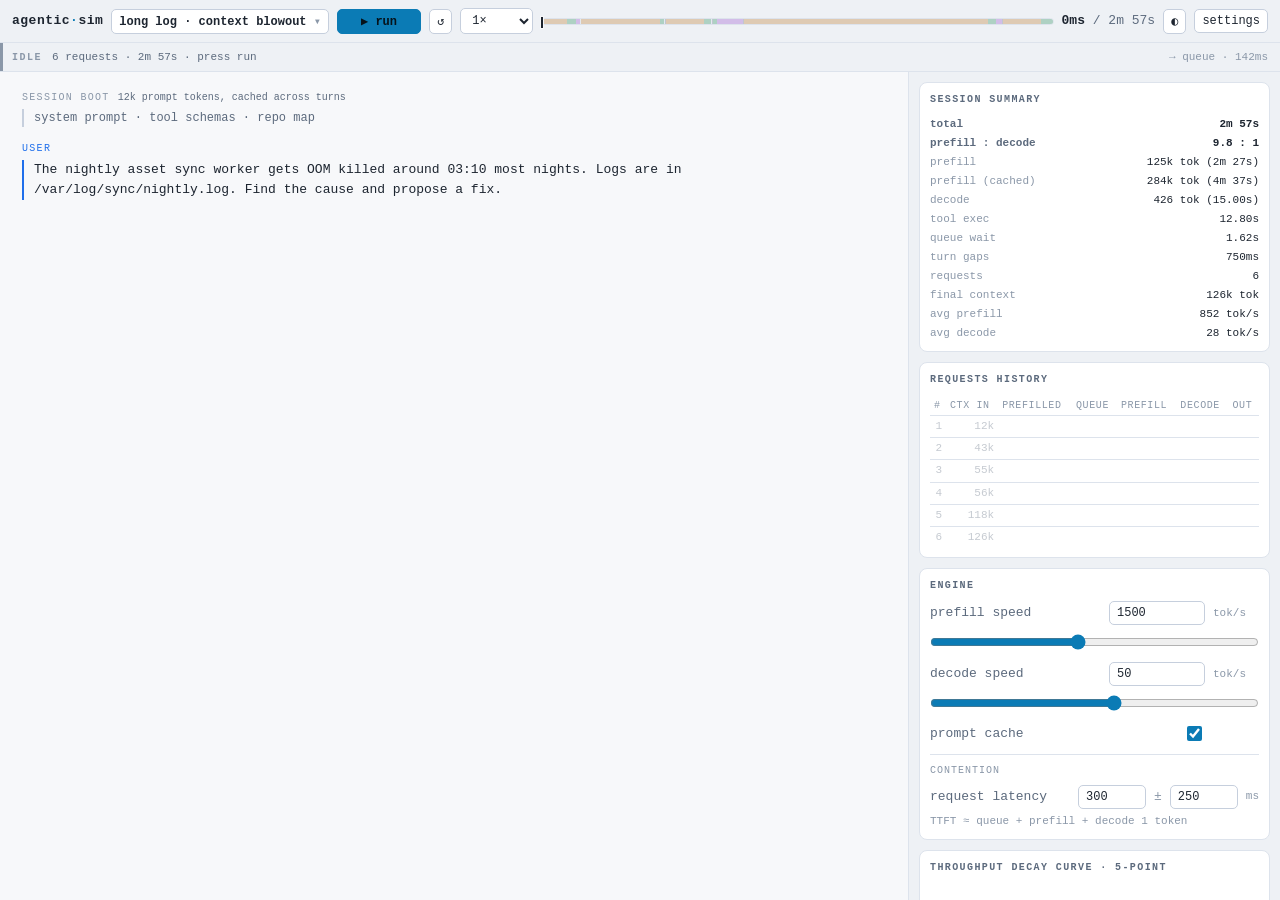
==== index.html @ dd971a62 "Fix bug causing prefill tokens progress to be incorrect" ====
<!-- Generated by tools/build.mjs from src/. Edit src/, then run:
         node tools/build.mjs — hand edits to this file are overwritten. -->
<!doctype html>
<html lang="en">
<head>
<meta charset="utf-8">
<meta name="viewport" content="width=device-width, initial-scale=1">
<title>Agentic Session Simulator</title>
<style>
  :root {
    --bg: #0a0c10; --bg-2: #0e1218; --panel: #11161f; --panel-2: #151b26;
    --border: #1e2734; --border-2: #2a3546;
    --fg: #d6deeb; --fg-dim: #8d9bb0; --fg-dimmer: #5d6b80;
    --accent: #4ec9ff;   /* chrome only: buttons, focus, sliders, the decay curve */
    --user: #7fb2ff; --warn: #ff7b7b;
    /* The phase encoding, one colour per phase, shared by the phase bar and the bands
       on the seek bar. Queue is white — nothing has started for you yet, so it gets the
       absence of colour — and prefill holds the amber: at bar height prefill blue sat
       too close to decode green to tell apart. The light theme can't put a white band
       on a white panel, so there queue inverts to a dark neutral instead, and amber
       darkens to stay readable as phase text. */
    --queue: #f2f6fc; --prefill: #f0a35e; --decode: #6ee7a8; --tool: #cf8bff;
    --mono: ui-monospace, "SF Mono", SFMono-Regular, Menlo, Consolas, "Liberation Mono", monospace;
  }
  html[data-theme="light"] {
    --bg: #f7f8fa; --bg-2: #eef1f5; --panel: #ffffff; --panel-2: #f2f5f9;
    --border: #dde3ec; --border-2: #c6cfdd;
    --fg: #1d2530; --fg-dim: #5c6a7d; --fg-dimmer: #8a97a8;
    --accent: #0b7bb5;
    --user: #1f6feb; --warn: #c0392b;
    --queue: #4f5d73; --prefill: #b26a16; --decode: #157f4a; --tool: #8b3fc4;
  }
  * { box-sizing: border-box; }
  html, body { height: 100%; }
  body {
    margin: 0; background: var(--bg); color: var(--fg); font-family: var(--mono);
    font-size: 13px; line-height: 1.55; display: flex; flex-direction: column; overflow: hidden;
  }
  .topbar {
    display: flex; align-items: center; gap: 8px; padding: 8px 12px;
    background: var(--bg-2); border-bottom: 1px solid var(--border);
    flex: 0 0 auto; flex-wrap: wrap;
  }
  .brand { font-weight: 700; letter-spacing: .5px; white-space: nowrap; }
  .brand em { color: var(--accent); font-style: normal; }
  /* the session picker is a decision, not a naked dropdown, so the topbar hosts a button
     that opens the pop-up; the current name sits on it with room to truncate rather than
     widening the whole topbar on the longest scenario */
  button.picker {
    max-width: 232px; overflow: hidden; text-overflow: ellipsis; white-space: nowrap;
    font-weight: 600; text-align: left;
  }
  button.picker::after { content: ' ▾'; color: var(--fg-dimmer); }
  select, input[type="number"], button {
    font-family: inherit; font-size: 12px; color: var(--fg); background: var(--panel);
    border: 1px solid var(--border-2); border-radius: 5px; padding: 4px 7px;
  }
  button { cursor: pointer; }
  button:hover { border-color: var(--accent); color: var(--accent); }
  button.primary { background: var(--accent); border-color: var(--accent); color: #06121a; font-weight: 700; min-width: 84px; }
  button.primary:hover { filter: brightness(1.12); color: #06121a; }
  :focus-visible { outline: 2px solid var(--accent); outline-offset: 1px; }
  input[type="number"] { width: 96px; }
  input[type="checkbox"] { width: 15px; height: 15px; accent-color: var(--accent); }
  /* the two engine sliders were the only panel controls with no frame, so their bare UA
     track nearly vanished into the card. Same border as the number field above them, and
     padding so the thumb has room to sit inside it rather than ride the edge. The bottom
     margin keeps the framed box off the row beneath it, and is wider than the 4px the row
     above leaves, because each slider belongs to the field over it, not the one under. */
  input[type="range"] {
    width: 100%; accent-color: var(--accent); background: var(--panel);
    border: 1px solid var(--border-2); border-radius: 5px; padding: 4px 6px; margin: 0 0 6px;
  }
  /* the tail stays at the right edge whether it shares the header line or is pushed onto one
     of its own. A stretchy spacer only worked while everything fitted on a single line; once
     the header wrapped, the buttons sat at the left edge of the next line, so the same control
     moved between the two ends of the bar depending on width. An auto margin pins the edge. */
  .tail { margin-left: auto; display: flex; align-items: center; gap: 8px; flex: 0 0 auto; }
  .clock { color: var(--fg-dim); font-variant-numeric: tabular-nums; white-space: nowrap; }
  .clock b { color: var(--fg); font-weight: 600; }

  .seek {
    position: relative; height: 7px; flex: 1 1 120px; min-width: 90px;
    background: var(--panel-2); border: 1px solid var(--border); border-radius: 4px; cursor: pointer;
    touch-action: none;
  }
  /* the bar is the timeline drawn to scale, not a progress gradient: one band per
     phase run in that phase's colour, dimmed ahead of the playhead and full
     strength behind it. TL.segments lays out both strips, so the bands land where
     the phases actually happened rather than where an even blend would put them. */
  .seek .track, .seek .played {
    position: absolute; inset: 0; display: flex; overflow: hidden; border-radius: 3px;
  }
  .seek .track { opacity: .3; }
  .seek .played { clip-path: inset(0 100% 0 0); }
  .seek .seg { flex: 1 1 0; }
  .seek .seg[data-phase="queue"]   { background: var(--queue); }
  .seek .seg[data-phase="prefill"] { background: var(--prefill); }
  .seek .seg[data-phase="decode"]  { background: var(--decode); }
  .seek .seg[data-phase="tool"]    { background: var(--tool); }
  .seek .seg[data-phase="gap"]     { background: var(--border-2); }
  /* the playhead takes the colour of the phase it sits in, like the phase bar above, and
     a var(--bg) ring so it still reads against a played band of its own colour */
  .seek .head { position: absolute; top: -2px; width: 2px; height: 11px; background: var(--fg); left: 0; box-shadow: 0 0 0 1px var(--bg); }
  .seek[data-phase="queue"]   .head { background: var(--queue); }
  .seek[data-phase="prefill"] .head { background: var(--prefill); }
  .seek[data-phase="decode"]  .head { background: var(--decode); }
  .seek[data-phase="tool"]    .head { background: var(--tool); }

  /* One rectangle instead of a row of four chips: it names the phase it is in, takes
     that phase's colour (heading, stripe and wash all read from --c) and fills as the
     phase runs. Same encoding as the bands and the playhead, a third of the height,
     and unlike four fixed-minimum boxes it survives a narrow window. */
  .phasebar {
    --c: var(--fg-dimmer);
    position: relative; flex: 0 0 auto; overflow: hidden; user-select: none;
    display: flex; align-items: baseline; gap: 10px;
    padding: 7px 12px; background: var(--bg-2); border-bottom: 1px solid var(--border);
    box-shadow: inset 3px 0 0 var(--c);
    font-family: var(--mono); font-size: 11px; line-height: 1.3;
    cursor: pointer;   /* it steps to the next phase; see stepPhase */
  }
  .phasebar:hover { background: var(--panel); }
  .phasebar .k { position: relative; flex: 0 0 auto; font-size: 10px; font-weight: 600; letter-spacing: 1.5px; text-transform: uppercase; color: var(--c); white-space: nowrap; }
  /* min-width: 0 so the detail can actually shrink and ellipsize instead of pushing
     the bar wider than the window */
  .phasebar .v { position: relative; min-width: 0; flex: 1 1 auto; color: var(--fg-dim); font-variant-numeric: tabular-nums; white-space: nowrap; overflow: hidden; text-overflow: ellipsis; }
  /* the hint names where a click would land, so the control is discoverable without
     having to click it to find out */
  .phasebar .next { position: relative; flex: 0 0 auto; margin-left: auto; padding-left: 12px; color: var(--fg-dimmer); font-variant-numeric: tabular-nums; white-space: nowrap; }
  .phasebar:hover .next { color: var(--c); }
  /* the wash carries the progress as a tint, so it takes the phase colour at low alpha;
     the heading and stripe above stay full strength because opacity is per element */
  .phasebar .fill { position: absolute; left: 0; top: 0; bottom: 0; width: 0; background: var(--c); opacity: .13; }
  .phasebar[data-phase="queue"]   { --c: var(--queue); }
  .phasebar[data-phase="prefill"] { --c: var(--prefill); }
  .phasebar[data-phase="decode"]  { --c: var(--decode); }
  .phasebar[data-phase="tool"]    { --c: var(--tool); }
  /* the non-phases: a turn gap belongs to the harness rather than the engine, and
     idle/done have nothing running — neither gets to borrow a phase's colour */
  .phasebar[data-phase="gap"], .phasebar[data-phase="idle"], .phasebar[data-phase="done"] { --c: var(--fg-dimmer); }

  main { flex: 1 1 auto; display: flex; min-height: 0; }
  /* The pane's scroll height is the session as far as it has been told — unrevealed blocks take
     no room — and under the last block, a cushion. follow() puts the end of the content at the
     end of the pane, so this padding is the space the newest line rests on rather than the pane's
     edge, and the message being written sits where you are looking instead of against the bottom
     border. It is min()-bounded on purpose: a scroll container counts its own padding in its
     scroll height, so a plain 40vh on a short window would lift the live line off the top of the
     pane it belongs to. The trade is that a session short enough to fit still has something to
     scroll — the bar says "there is more below", and the last part of that is rest. */
  .transcript { flex: 1 1 auto; overflow-y: auto; padding: 18px 22px min(40vh, 260px); }
  .panel {
    width: 372px; flex: 0 0 372px; border-left: 1px solid var(--border);
    background: var(--bg-2); overflow-y: auto; padding: 10px;
  }
  /* panel visibility lives on the root element so the head script can close it on a narrow
     window before first paint — a panel that shows and then vanishes is a flash */
  html.no-panel .panel { display: none; }

  /* Hidden until revealed, and out of the layout until then: no box, no room reserved, not in
     the a11y tree, not in find-in-page. A block grows the pane from the bottom as the run
     reveals it, so nothing above it shifts, and the end of the scroll range is the end of the
     session so far. Which is also why follow() must never be handed a block that is not
     revealed: one with no box reports a rect of nothing, and the pane would lurch to its top. */
  .msg { margin: 0 0 14px; }
  .msg:not(.shown) { display: none; }
  .tag {
    font-size: 10px; letter-spacing: 1.3px; text-transform: uppercase; color: var(--fg-dimmer);
    margin-bottom: 3px; display: flex; gap: 8px; align-items: baseline;
  }
  .tag .rt { color: var(--fg-dim); letter-spacing: 0; text-transform: none; }
  .msg.user .tag { color: var(--user); }
  .msg.user .body { border-left: 2px solid var(--user); padding-left: 10px; }
  .msg.system .body { border-left: 2px solid var(--border-2); padding-left: 10px; color: var(--fg-dim); font-size: 12px; }
  .msg.system .tag { color: var(--fg-dimmer); }
  .body { white-space: pre-wrap; word-break: break-word; }
  /* chain of thought: generated like any other token, shown as a dim draft above the
     answer it produced. Dim rather than hidden, and not italic or boxed, so it reads as
     the same voice at a lower volume instead of a second kind of content. */
  .body.cot { color: var(--fg-dimmer); }
  .toks { color: var(--fg-dimmer); }
  .toolcall {
    border: 1px solid var(--border-2); border-left: 2px solid var(--tool); border-radius: 6px;
    background: var(--panel); padding: 6px 10px; margin: 7px 0 0;
  }
  .toolcall .tag { color: var(--tool); margin-bottom: 2px; }
  .toolcall .args { color: var(--fg-dim); white-space: pre-wrap; word-break: break-word; }
  .toolout {
    border: 1px solid var(--border); border-left: 2px solid var(--border-2); border-radius: 6px;
    background: var(--panel-2); padding: 6px 10px; color: var(--fg-dim);
    white-space: pre-wrap; word-break: break-word; max-height: 250px; overflow-y: auto; position: relative;
  }
  .toolout.elided::after {
    content: ""; position: absolute; inset: auto 0 0 0; height: 56px;
    background: linear-gradient(transparent, var(--panel-2));
  }
  .msg.tool .tag { color: var(--fg-dim); }
  .cursor {
    display: inline-block; width: 7px; height: 1.05em; vertical-align: -.15em;
    background: var(--decode); margin-left: 1px; animation: blink 1s steps(1) infinite;
  }
  @keyframes blink { 50% { opacity: 0; } }
  .msg.streaming .cursor { animation: none; opacity: 1; }

  .card { border: 1px solid var(--border); border-radius: 8px; background: var(--panel); padding: 9px 10px; margin-bottom: 10px; }
  .card > h2 { font-size: 10px; letter-spacing: 1.4px; text-transform: uppercase; color: var(--fg-dim); margin: 0 0 8px; font-weight: 600; }
  .row { display: flex; align-items: center; gap: 8px; margin-bottom: 4px; }
  .row .cap { flex: 1 1 auto; color: var(--fg-dim); }
  .unit { color: var(--fg-dimmer); font-size: 11px; width: 46px; }
  /* One line for the pair the group is about, with the units to the right of their fields as
     everywhere else in the panel: the only concession to fitting both is a narrower unit
     column, since "ms" does not need the 46px the engine's "tok/s" is sized for. The ±
     between the fields reads as the relationship they have — jitter is the spread on that
     same wait, not a second setting beside it — and the row may wrap rather than clip if the
     panel ever gets tighter. */
  .row.duo { flex-wrap: wrap; }
  .row.duo .cap { white-space: nowrap; }
  .row.duo input[type="number"] { width: 68px; flex: 0 0 auto; }
  .row.duo .unit { width: auto; flex: 0 0 auto; }
  .row.duo .pm { flex: 0 0 auto; color: var(--fg-dimmer); }
  .hint { color: var(--fg-dimmer); font-size: 11px; }
  /* a group inside a card. Contention is a property of the engine rather than a thing next
     to it, so the rows that model it are set off with a rule and a caption instead of being
     promoted to a card of their own — the caption carries the definition on hover, the way
     the summary rows do, so the card stays a list of controls */
  .gsub {
    margin: 10px 0 6px; padding-top: 8px; border-top: 1px solid var(--border);
    color: var(--fg-dimmer); font-size: 10px; letter-spacing: .1em; text-transform: uppercase;
    cursor: help;
  }
  table { width: 100%; border-collapse: collapse; font-size: 11px; font-variant-numeric: tabular-nums; }
  th { text-align: left; color: var(--fg-dimmer); font-weight: 500; font-size: 10px; text-transform: uppercase; letter-spacing: .6px; padding: 2px 4px; }
  td { padding: 2px 4px; border-top: 1px solid var(--border); color: var(--fg-dim); }
  td.n { text-align: right; }
  tr.live td { color: var(--fg); }
  tr.pending td { opacity: .35; }
  /* the first request after a harness compaction pays a re-prefill: flag the row */
  tr.post-compact td:first-child { box-shadow: inset 4px 0 0 var(--warn); }
  /* the request rows are links into the transcript, so they take the pointer and a focus ring
     like anything else you click to go somewhere; the header row is not one of them */
  #reqTable tr[data-req] { cursor: pointer; }
  #reqTable tr[data-req]:hover td { color: var(--fg); }
  #reqTable tr[data-req]:focus-visible { outline: 2px solid var(--accent); outline-offset: -2px; }
  svg.chart { width: 100%; height: 132px; display: block; touch-action: none; }
  svg.chart .grid { stroke: var(--border); stroke-width: 1; }
  svg.chart .axis { fill: var(--fg-dimmer); font-size: 8px; font-family: var(--mono); }
  svg.chart path.line { fill: none; stroke: var(--accent); stroke-width: 1.75; }
  svg.chart path.area { fill: var(--accent); opacity: .1; stroke: none; }
  svg.chart circle { fill: var(--bg); stroke: var(--accent); stroke-width: 1.75; cursor: grab; }
  svg.chart circle:hover { fill: var(--accent); }
  .btns { display: flex; gap: 6px; flex-wrap: wrap; margin-top: 6px; }
  .btns button { flex: 1 1 auto; font-size: 11px; padding: 3px 6px; }
  dl.summary { margin: 0; display: grid; grid-template-columns: 1fr auto; gap: 2px 8px; font-size: 11px; }
  dl.summary dt { color: var(--fg-dimmer); }
  dl.summary dd { margin: 0; text-align: right; color: var(--fg); font-variant-numeric: tabular-nums; }
  /* the summary sits at the top of the panel because it is the thing you come back to
     after every settings change, and the first two rows are what it is for: where the
     wall time went, and the split between the two faces of inference */
  dl.summary dt.hi { color: var(--fg-dim); font-weight: 600; }
  dl.summary dd.hi { font-weight: 600; }
  /* every row has a hover note, so say so with the cursor rather than leaving the
     definitions undiscoverable; same affordance as the seek bands */
  /* one documentation mechanism for the whole page: a native note on hover, and the cursor
     says there is one to find */
  dl.summary [title], .ctl[title], .row[title], .gsub[title], .hint[title] { cursor: help; }
  /* ---- scenario picker pop-up ----
     a modal over the whole page: a dimmed backdrop behind a centered card listing the
     sessions. It uses the same panel/background variables as the side panel, so it reads as
     part of the app in either theme, and it scrolls independently under a fixed header. */
  .backdrop {
    position: fixed; inset: 0; background: rgba(0, 0, 0, .5); z-index: 40;
    backdrop-filter: blur(2px);
  }
  .pickerModal {
    position: fixed; inset: 0; margin: auto;
    width: min(760px, calc(100vw - 32px)); height: min(560px, calc(100vh - 64px));
    z-index: 50; background: var(--panel); border: 1px solid var(--border-2);
    border-radius: 10px; display: flex; flex-direction: column;
    box-shadow: 0 18px 60px rgba(0, 0, 0, .45);
  }
  .pickerModal[hidden], .backdrop[hidden] { display: none; }
  html.modal-open { overflow: hidden; }
  .pickHead {
    display: flex; align-items: baseline; gap: 12px; padding: 14px 18px 10px;
    border-bottom: 1px solid var(--border); flex: 0 0 auto;
  }
  .pickHead h2 { margin: 0 auto 0 0; font-size: 15px; letter-spacing: .5px; text-transform: uppercase; }
  .pickSub { color: var(--fg-dimmer); font-size: 11px; margin-right: 4px; min-width: 0; text-align: right; }
  .pickList {
    flex: 1 1 auto; overflow-y: auto; padding: 10px 14px 14px; display: grid;
    grid-template-columns: 1fr 1fr; gap: 8px; align-content: start;
  }
  .scenario {
    position: relative; border: 1px solid var(--border); border-radius: 8px;
    background: var(--bg-2); padding: 10px 12px; cursor: pointer;
  }
  .scenario:hover { border-color: var(--fg-dim); }
  .scenario:focus-visible { outline: 2px solid var(--accent); outline-offset: 1px; }
  /* the selected scenario keeps a subtle accent border for the keyboard-visible state, but
     the load state is signalled by a checkmark in the top corner — the clearest cue, one a
     border can read the same as hover */
  .scenario.current { border-color: var(--accent); background: var(--panel-2); }
  .scenario.current:hover { border-color: var(--accent); }
  .check {
    position: absolute; top: 8px; right: 10px; color: var(--accent);
    font-size: 16px; line-height: 1; font-weight: 700; opacity: 0;
    pointer-events: none;
  }
  .scenario.current .check { opacity: 1; }
  .scenarioHead { display: flex; flex-direction: column; gap: 3px; }
  .sName { font-weight: 700; font-size: 12px; line-height: 1.25; padding-right: 18px; }
  .sMeta { color: var(--fg-dim); font-size: 10px; font-variant-numeric: tabular-nums; }
  .sAbout { color: var(--fg-dim); font-size: 11px; line-height: 1.4; margin-top: 6px; }
  @media (max-width: 900px) {
    /* On a narrow window the panel is a view, not a sidebar. Stacked under the session it
     started a screen below the phase bar and both halves were too short to read, so the two
     swap instead: opening the panel takes everything under the bar, and closing it gives the
     room back to the session. Each view scrolls itself, so main does not scroll as well. */
    main { flex-direction: column; overflow: hidden; }
    .panel { width: 100%; flex: 1 1 auto; min-height: 0; border-left: none; }
    html:not(.no-panel) .transcript { display: none; }
    .pickerModal { width: calc(100vw - 16px); height: calc(100vh - 16px); border-radius: 6px; }
    .pickHead { flex-wrap: wrap; }
    .pickSub { text-align: left; flex: 1 0 100%; order: 3; }
    .pickList { grid-template-columns: 1fr; }
  }
</style>
<script>
/* Apply the theme before first paint: explicit ?theme= wins, otherwise follow
   the OS. window.AS_THEME is the single source the boot config reads, so the
   resolved theme can't disagree between head and script. */
(function () {
  var t = new URLSearchParams(location.search).get('theme');
  t = (t === 'light' || t === 'dark')
    ? t
    : ((window.matchMedia && window.matchMedia('(prefers-color-scheme: light)').matches) ? 'light' : 'dark');
  window.AS_THEME = t;
  document.documentElement.dataset.theme = t;
  /* On a narrow window the panel is a whole view rather than a sidebar, so the two cannot be
     up together. The session is the thing worth seeing, so it gets the space on load and
     `panel` / `P` swaps between them. Decided here, before paint, for the same reason the
     theme is: opening the panel should not be the page's first motion. */
  if (window.matchMedia && window.matchMedia('(max-width: 900px)').matches)
    document.documentElement.classList.add('no-panel');
})();
</script>
</head>
<body>

<header class="topbar">
  <div class="brand">agentic<em>·</em>sim</div>
  <button id="pickSession" class="picker" title="Choose a built-in session scenario" aria-haspopup="dialog"></button>
  <button id="play" class="primary">▶ run</button>
  <button id="restart" title="Restart (R)">↺</button>
  <select id="speed" title="Playback speed"></select>
  <div class="seek" id="seek" role="slider" tabindex="0" aria-label="seek the run" aria-valuemin="0"><div class="track"></div><div class="played"></div><div class="head"></div></div>
  <div class="clock"><b id="tcur">0.00s</b> / <span id="tdur">0.00s</span></div>
  <div class="tail">
    <button id="theme" title="Toggle theme" aria-label="toggle theme">◐</button>
    <button id="panelToggle" title="Toggle settings (P)" aria-expanded="false">settings</button>
  </div>
</header>

<div class="phasebar" id="phase" data-phase="idle" role="button" tabindex="0"
     title="The phase the engine is in right now — queue, prefill, decode or the tool call execution. Click (or enter/space) to step to the next phase, shift-click to step to the one before.">
  <div class="fill"></div><span class="k">idle</span><span class="v">—</span><span class="next"></span>
</div>

<main>
  <section class="transcript" id="transcript"></section>
  <aside class="panel" id="panel">
    <div class="card">
      <h2>Session summary</h2>
      <dl class="summary" id="summary"></dl>
    </div>

    <!-- the per-request rows are the detail behind the summary's totals, so they ride directly
         under that card rather than below the controls: a settings change re-renders them along
         with the summary, and the two are meant to be read together without scrolling -->
    <div class="card">
      <h2>Requests history</h2>
      <table id="reqTable"></table>
    </div>

    <div class="card">
      <h2>Engine</h2>
      <!-- the name is a caption, not a label pointing at the control: a browser suppresses the
           title tooltip on such a label, and that is exactly the text you hover to learn what a
           setting means. So the row carries the note once and everything inside it — caption,
           field, unit, slider — answers with it by inheritance, while the control keeps its
           accessible name through aria-labelledby. What is given up is click-to-focus on the
           name; the field and slider are still clicked directly. -->
      <div class="ctl" title="Tokens per second while processing the prompt. A request re-reads only the part of the context that is not cached (if enabled), that is, the part that was added since the last request. Prefill speed decays as the context grows, following the decay curve.">
        <div class="row"><span class="cap" id="prefillName">prefill speed</span><input id="prefill" type="number" min="50" max="100000" step="50" aria-labelledby="prefillName"><span class="unit">tok/s</span></div>
        <input id="prefillRange" aria-label="prefill speed, as a slider" type="range" min="0" max="100" step="0.5">
      </div>
      <div class="ctl" title="Tokens per second while generating output: prose, chain of thought and tool-calls. Decode speed decays as the context grows, following the decay curve.">
        <div class="row"><span class="cap" id="decodeName">decode speed</span><input id="decode" type="number" min="0" max="1000" step="5" aria-labelledby="decodeName"><span class="unit">tok/s</span></div>
        <input id="decodeRange" aria-label="decode speed, as a slider" type="range" min="0" max="100" step="0.5">
      </div>
      <div class="row" title="Cache prompt tokens between requests, so the engine does not have to re-process them on every turn. The cache is invalidated by a context compaction."><span class="cap" id="cacheName">prompt cache</span><input id="cache" type="checkbox" aria-labelledby="cacheName"><span class="unit"></span></div>
      <div class="gsub"
           title="Waits the engine imposes outside the model's own work. With latency and spread both at zero, the run is a pure throughput model.">contention</div>
      <div class="row duo" title="Time it takes for the engine to start working on a request."><span class="cap" id="latencyName">request latency</span><input id="latency" type="number" min="0" max="120000" step="50" aria-labelledby="latencyName"><span class="pm" aria-hidden="true">±</span><input id="jitter" type="number" min="0" max="60000" step="50" aria-label="time variation in the request latency, in ms" title="Time variation in the request latency, introducing some randomness to the wait."><span class="unit">ms</span></div>
      <div class="hint" id="engineHint" title="Time to first token: time it takes to get the first token returned by the engine."></div>
    </div>

    <div class="card">
      <h2>Throughput decay curve · <span id="curveN">N</span>-point</h2>
      <svg class="chart" id="curveChart" viewBox="0 0 320 132" preserveAspectRatio="none"></svg>
      <table id="curveTable"></table>
      <div class="btns">
        <button data-curve="flat">flat</button>
        <button data-curve="gentle">gentle</button>
        <button data-curve="steep">steep</button>
        <button data-curve="cliff">cliff</button>
        <button id="addPoint">+ point</button>
      </div>
    </div>

  </aside>
</main>

<div class="backdrop" id="scenarioBackdrop" hidden></div>
<div class="pickerModal" id="scenarioPicker" role="dialog" aria-modal="true"
     aria-labelledby="scenarioPickerTitle" tabindex="-1" hidden>
  <header class="pickHead">
    <h2 id="scenarioPickerTitle">Choose a session</h2>
    <span class="pickSub">each measured at your current settings</span>
    <button id="pickClose" class="primary" title="Close (Esc)">✕ close</button>
  </header>
  <div class="pickList" id="scenarioList"></div>
</div>

<script>
'use strict';
/* ============================================================================
   Agentic Session Simulator
   Models the two faces of LLM inference: a prefill burst over the whole prompt,
   then a token-at-a-time decode that slows as session context grows, with an
   optional queue wait in front of each request, for a system under contention.
   ========================================================================== */

/* IIFE so the page's many top-level names — above all `scrollBy`, which would otherwise
   overwrite the DOM's window.scrollBy — stay off the global object. Only `window.AS` is
   exported, for the console and the selftest. */
(function () {

/* ------------------------------- corpus ---------------------------------
   simTokens = prompt tokens a tool result drags into context without the
   literal text being written out here (shown as an elided preview).        */
const SESSIONS = [
  {
    id: 'greenfield',
    name: 'greenfield · small context',
    about: 'A clean, small feature add — a --json flag on a 14-line CLI. Tiny context that never grows, tiny tool results, almost no cache to be had. The baseline the other shapes are read against: what a single focused coding turn looks like before any context, curve or cache question becomes interesting.',
    bootTokens: 6200,
    steps: [
      { role: 'user', text: 'Add a --json flag to tools/whoami.py that prints the resolved config as JSON. Keep the existing output paths untouched.' },
      { role: 'assistant', cot:
        'Two things make a --json flag expensive rather than trivial: a formatter that has to learn every type in the config, or a printing path shared with the human output that would now print twice. So find the seam before writing anything. The place where the command decides how to print is the only honest place to branch. If the parser is built at import time the test helper will see the new flag; if it is built inside main() it will not, and I would be shipping a test that asserts nothing while looking green.',
              text: 'Reading the CLI entry point before I touch anything, so I add the flag on the existing argparse object instead of inventing a second parser.',
        tool: { name: 'Read', args: 'tools/whoami.py' } },
      { role: 'tool', name: 'Read', execMs: 140, text:
'1  import argparse\n2  import sys\n3\n4  from whoami.config import load\n5\n6  def main(argv=None):\n7      p = argparse.ArgumentParser(prog="whoami")\n8      p.add_argument("--plain", action="store_true")\n9      args = p.parse_args(argv)\n10     cfg = load()\n11     print(cfg.summary() if args.plain else cfg.pretty())\n12\n13 if __name__ == "__main__":\n14     sys.exit(main())' },
      { role: 'assistant', text: 'Small file, one obvious seam. I will add --json beside --plain and put both in a mutually exclusive group, so nobody can ask for two different renderings of the same object at once and stdout stays machine parseable. The JSON comes from the same load() result the other paths use, rather than re-reading config off disk, which would let the two disagree if a config file changed mid run.',
        tool: { name: 'Edit', args: 'tools/whoami.py · add --json, mutually exclusive with --plain' } },
      { role: 'tool', name: 'Edit', execMs: 70, text:
'--- a/tools/whoami.py\n+++ b/tools/whoami.py\n@@\n-p.add_argument("--plain", action="store_true")\n+group = p.add_mutually_exclusive_group()\n+group.add_argument("--plain", action="store_true")\n+group.add_argument("--json", action="store_true",\n+                   help="print resolved config as JSON")\n@@\n-    print(cfg.summary() if args.plain else cfg.pretty())\n+    if args.json:\n+        print(json.dumps(cfg.as_dict(), indent=2, sort_keys=True))\n+    elif args.plain:\n+        print(cfg.summary())\n+    else:\n+        print(cfg.pretty())' },
      { role: 'assistant', text: 'That diff references json but never imports it, so the new flag would raise NameError on first use while the old paths still looked fine. Adding the import and a smoke test for it.',
        tool: { name: 'Edit', args: 'tools/whoami.py · import json' } },
      { role: 'tool', name: 'Edit', execMs: 60, text:
'--- a/tools/whoami.py\n+++ b/tools/whoami.py\n@@\n import argparse\n+import json\n import sys' },
      { role: 'assistant', cot:
        'Before I call this finished: the new flag has one test, it passes, and the old paths still produce byte identical output. The one thing I have not seen is the failure case - a config that cannot be serialised would now raise from inside the flag rather than the command. That is acceptable here because the config is plain data by construction, and adding a handler for it would be speculative. State the limit rather than pretend it is covered.',
              text: 'Done. whoami --json prints the resolved config as JSON sorted by key, and --plain plus the default pretty output are byte for byte what they were before. Two tests added: one asserting the JSON round trips through json.loads with the expected keys, one asserting --json --plain exits with the argparse exclusivity error rather than picking a winner.' }
    ]
  },
  {
    id: 'bug-hunt',
    name: 'bug hunt · medium context',
    about: 'A flaky test that fails 1 run in 8 on CI but never locally — an ordering hazard the pool exposes only when the machine is busy. Medium, gradually growing context as grep, read and edit tighten the frame. The fault-finding arc: is the test wrong or the scheduler wrong?',
    bootTokens: 9400,
    steps: [
      { role: 'user', text: 'tests/test_scheduler.py::test_drain_order fails about 1 run in 8 on CI but never locally. Find the real cause and fix it, not with a sleep.' },
      { role: 'assistant', text: 'Flaky in CI and clean locally usually means one of three things: a real timing dependency, ordering that only holds when the machine is idle, or state leaking between tests. Checking the test body first, then whatever shared state it leans on.',
        tool: { name: 'Grep', args: 'test_drain_order -n -A24 tests/test_scheduler.py' } },
      { role: 'tool', name: 'Grep', execMs: 260, text:
'58-def test_drain_order():\n59-    sched = Scheduler(threads=4)\n60-    for job in make_jobs(64):\n61-        sched.submit(job)\n62-    sched.drain(timeout=2.0)\n63-    assert [r.index for r in sched.results] == list(range(64))' },
      { role: 'assistant', cot:
        'Before reading the scheduler I want to know which of two bugs this is. If drain() is documented as ordered, the pool is wrong and the fix belongs in the scheduler. If nothing promises order, the test demands a property nobody sold, and teaching the scheduler to satisfy it would serialise work meant to overlap - a real regression dressed up as a fix. The message reads like it was written against a single threaded run, which makes me suspect the test, but suspicion is not evidence. The docstring and the other callers of drain() decide it.',
              text: 'The assertion demands strict submission order out of a four thread pool. Nothing in the docstring says drain() is ordered, so either the contract is real and the implementation is wrong, or the contract does not exist and the test is asserting a coincidence. Reading drain to see which.',
        tool: { name: 'Read', args: 'src/agentic/scheduler.py:118-164' } },
      { role: 'tool', name: 'Read', execMs: 180, simTokens: 5200, text:
'118\t    def drain(self, timeout):\n119\t        deadline = time.monotonic() + timeout\n120\t        while not self._queue.empty() or self._inflight:\n121\t            try:\n122\t                done = self._done.get(timeout=0.05)\n123\t            except Empty:\n124\t                if time.monotonic() > deadline:\n125\t                    raise TimeoutError("drain")\n126\t                continue\n127\t            self.results.append(done)\n128\t            self._inflight -= 1' },
      { role: 'assistant', text: 'Found it. results is append order, and append happens on completion, so drain returns completion order. Locally the queue is empty before the workers can pile up, four threads pick jobs off in submission order, and completion order happens to match, so the test passes by luck. On a loaded CI box the first few jobs land in different workers at different times and the order breaks. The docstring for results claims ordered output, so the implementation is the buggy side, not the test.',
        tool: { name: 'Edit', args: 'src/agentic/scheduler.py · buffer results by submission index, flush ordered' } },
      { role: 'tool', name: 'Edit', execMs: 90, text:
'--- a/src/agentic/scheduler.py\n+++ b/src/agentic/scheduler.py\n@@\n-            self.results.append(done)\n+            self._pending[done.index] = done\n+            while self._next in self._pending:\n+                self.results.append(self._pending.pop(self._next))\n+                self._next += 1\n             self._inflight -= 1' },
      { role: 'assistant', text: 'Now ordering is enforced by the scheduler instead of by thread luck. Running the whole suite in a loop pinned to a single core to reproduce the starved CI condition.',
        tool: { name: 'Bash', args: 'for i in $(seq 40); do taskset -c 0 pytest tests/test_scheduler.py -q || break; done' } },
      { role: 'tool', name: 'Bash', execMs: 4200, simTokens: 3800, text:
'40 runs, 0 failures\n112 passed in 38.42s\n(3x slower under taskset -c 0, as expected)' },
      { role: 'assistant', text: '40 consecutive runs on one core, no failures; it failed roughly 5 of 40 before the change on the same box. I also tightened the test to submit jobs that finish out of order on purpose, so it now fails loudly if the ordering guarantee regresses instead of passing on a quiet machine.' }
    ]
  },
  {
    id: 'long-log',
    name: 'long log · context blowout',
    about: 'An OOM in a nightly sync worker, diagnosed by reading a log that blows context up to ~126k tokens. The curve-grind showcase: prefill dominates decode (see the ratio on the right), and the cache is the whole reason the run is a couple of minutes instead of many.',
    bootTokens: 11800,
    steps: [
      { role: 'user', text: 'The nightly asset sync worker gets OOM killed around 03:10 most nights. Logs are in /var/log/sync/nightly.log. Find the cause and propose a fix.' },
      { role: 'assistant', cot:
        'A kill in the small hours after hours of clean work has two shapes. Memory that creeps until the cgroup takes the process, or one operation larger than everything around it. In a summary they look identical; in the raw lines they read completely differently, because a creep has a slope and an outlier has a gap of silence before it. So the cheap discriminator first: how big is the file and what do the last lines actually say. If the tail slopes I need a series. If it shows one enormous listing I need only that window and nothing else.',
              text: 'Pulling the log shape first, then the tail around the kill window, so I know whether this is a slow leak or one oversized operation.',
        tool: { name: 'Bash', args: 'wc -l /var/log/sync/nightly.log && tail -n 400 /var/log/sync/nightly.log' } },
      { role: 'tool', name: 'Bash', execMs: 1400, simTokens: 31000, text:
'284113 /var/log/sync/nightly.log\n03:04:12 INFO  sync.assets  bucket=media-raw listed 41,208 keys\n03:05:58 INFO  sync.assets  bucket=media-raw listed 96,733 keys\n03:07:40 WARN  sync.assets  heap 2.1GB rss 3.4GB inflight=128\n03:09:02 WARN  sync.assets  heap 3.8GB rss 5.9GB inflight=128\n03:10:11 ERROR kernel    Memory cgroup out of memory: Killed process 2291 (python)' },
      { role: 'assistant', text: 'rss climbs monotonically while inflight stays pinned at 128, so the backlog is not sitting in the work queue, it is retained per item somewhere. The kill lands right as the media-raw listing finishes. Reading the listing path.',
        tool: { name: 'Read', args: 'src/sync/assets.py:1-160' } },
      { role: 'tool', name: 'Read', execMs: 220, simTokens: 12400, text:
'61\tdef iter_keys(bucket):\n62\t    keys = []\n63\t    for page in client.list_objects(bucket):\n64\t        for obj in page:\n65\t            keys.append(Asset(bucket, obj))   # retains the whole listing\n66\t    return keys' },
      { role: 'assistant', text: 'There it is. iter_keys materialises every Asset for the bucket before the consumer asks for a single one, then hands the list to a loop that processes one at a time. 96k objects is the OOM, and the timing lines up exactly with the media-raw listing completing at 03:10. Two changes: yield instead of accumulate, and hold at most one page so a slow consumer cannot pin the whole listing alive.',
        tool: { name: 'Edit', args: 'src/sync/assets.py · iter_keys -> generator with bounded page retention' } },
      { role: 'tool', name: 'Edit', execMs: 80, text:
'--- a/src/sync/assets.py\n+++ b/src/sync/assets.py\n@@\n-def iter_keys(bucket):\n-    keys = []\n-    for page in client.list_objects(bucket):\n-        for obj in page:\n-            keys.append(Asset(bucket, obj))\n-    return keys\n+def iter_keys(bucket, prefetch=2):\n+    pages = client.list_objects(bucket)\n+    with bounded_prefetch(pages, prefetch) as page:\n+        for obj in page:\n+            yield Asset(bucket, obj)' },
      { role: 'assistant', text: 'Running it against media-raw on staging with the memory profiler attached, since a generator is only a fix if nothing downstream forced it back into a list.',
        tool: { name: 'Bash', args: 'python -m sync --bucket media-raw --dry-run --profile-mem | tail -n 40' } },
      { role: 'tool', name: 'Bash', execMs: 9000, simTokens: 62000, text:
'bucket=media-raw keys=96,733 elapsed=611s\npeak rss 410MB  (baseline 5.9GB)\ngc gen2 collections 118 -> 14\n2 assets raised ValueError during HEAD probe (pre-existing, unrelated)' },
      { role: 'assistant', text: 'Peak rss is down by well over an order of magnitude, so the OOM cause is confirmed rather than merely plausible. The two ValueError probes show up on the baseline run too; checking whether they are counted as failures before I call this done.',
        tool: { name: 'Bash', args: 'git stash && python -m sync --bucket media-raw --dry-run 2>&1 | grep -c ValueError' } },
      { role: 'tool', name: 'Bash', execMs: 2100, simTokens: 8000, text: '2   (identical on baseline, pre-existing)' },
      { role: 'assistant', text: 'Confirmed pre-existing and unrelated to this change. Summary: peak rss 5.9GB down to 410MB on the night that used to die, wall time within 3% because the bounded prefetch still hides page latency, gc gen2 pressure way down as a side effect of not holding a 96k element list. The 03:10 kill should be gone; the follow up worth opening is that the HEAD probe path swallows ValueError, which is a correctness bug, not a memory one.' }
    ]
  },
  {
    id: 'deep-fix',
    name: 'deep fix · harness compaction',
    about: 'A render pipeline RSS leak, with a harness compaction mid-session: context spikes to ~69k, the history is collapsed to a summary, and the prefix cache is blown away. The two-sided trade — compaction shortens the run but destroys cache reuse — visible in one session.',
    bootTokens: 12000,
    steps: [
      { role: 'user', text: 'The render pipeline RSS grows about 40MB per frame-snapshot export batch on the viewer box. Logs are in /var/log/viewer/render.log from last night\'s run. Find the leak and fix it so a batch can finish without the box swapping.' },
      { role: 'assistant', text: 'Same playbook as the sync worker: pull the log shape, then the window where RSS climbs, and find what holds decoded frames between batches. Checking the log around the export window first.',
        tool: { name: 'Bash', args: 'wc -l /var/log/viewer/render.log && grep -n "export batch\\|heap" /var/log/viewer/render.log | tail -n 60' } },
      { role: 'tool', name: 'Bash', execMs: 1600, simTokens: 26000, text:
'03:12:01 export batch 1142 start rss 512MB frames=9600\n03:12:07 export batch 1142 frame 6004/9600 heap 1.8GB rss 2.4GB\n03:12:11 export batch 1142 frame 8060/9600 heap 2.9GB rss 3.6GB\n03:12:14 export batch 1142 done rss 3.9GB free 60MB\nassert EXPORT_OK after rss self-check' },
      { role: 'assistant', cot:
        'A leak that crosses batches would leave the floor higher every time; this floor is level, so the retention is scoped to the export and everything held at the end of a batch is released at its boundary. That means I am looking for something that accumulates per frame and is only let go when the batch closes - a registry, a cache keyed by frame id, a list appended to by a callback nobody unsubscribes. The exporter holds per-frame state and does not let go until the batch closes, so I read the exporter before anything else.',
              text: 'rss climbs steadily across frames and never drops within the batch, so frames are being retained somewhere for the whole export rather than released per frame. heap between batches stays flat while the next batch starts from the elevated rss, which means the leak is not per-batch — it is per frame inside export. Reading the exporter to find the list holding them.',
        tool: { name: 'Read', args: 'src/viewer/exporter.py:1-220' } },
      { role: 'tool', name: 'Read', execMs: 240, simTokens: 31000, text:
'114\tdef export_batch(self, frames):\n115\t    # frames arrive decoded; export keeps them until the flush\n116\t    self._pending = self._pending + list(frames)\n117\t    flush = len(self._pending) >= self.batch_size\n118\t    if flush:\n119\t        self._flush()\n120\t        self._pending = []' },
      { role: 'compact', execMs: 3200, simTokens: 6200, text:
'Session so far: viewer box, render pipeline RSS +40MB per export batch, last night run in /var/log/viewer/render.log. Log shows heap climbs per frame inside a batch and never drops across batches; exporter.py:114-120 accumulates self._pending across all incoming frames and only clears on flush, so decoded frames are retained for the whole batch — the suspected leak. Next step: replace the list accumulation with a streaming flush that writes frames as they decode.' },
      { role: 'assistant', text: 'The accumulation is the leak — self._pending grows for the whole batch before a single flush. I will flush incrementally: fill a fixed window, flush it, and let the decoder stream into the next window so only one window of decoded frames is ever resident.',
        tool: { name: 'Edit', args: 'src/viewer/exporter.py · stream frames, flush in fixed windows' } },
      { role: 'tool', name: 'Edit', execMs: 110, text:
'--- a/src/viewer/exporter.py\n+++ b/src/viewer/exporter.py\n@@\n-        self._pending = self._pending + list(frames)\n-        flush = len(self._pending) >= self.batch_size\n-        if flush:\n-            self._flush()\n-            self._pending = []\n+        for frame in frames:\n+            self._pending.append(frame)\n+            if len(self._pending) >= self.window:\n+                self._flush()' },
      { role: 'assistant', text: 'Now the same batch replay with the profiler attached, so I am measuring the exporter and not the graph pipeline.',
        tool: { name: 'Bash', args: 'python -m viewer exporter --replay /var/log/viewer/render.log --dry-run --profile' } },
      { role: 'tool', name: 'Bash', execMs: 4200, simTokens: 12000, text:
'batch 1142 replay: peak rss 640MB (was 3.9GB), frames 9600 processed\nexport completed, EXPORT_OK\nwall 94% of baseline, within noise' },
      { role: 'assistant', text: 'Peak rss is down from 3.9GB to 640MB on the same replay log, EXPORT_OK still holds, and wall time is within 6% because the window flush overlaps decode with I/O. The leak is fixed at the source rather than masked with a larger batch. Ship it — the same accumulation pattern is worth a grep across the repo later, but the exporter is the only hot path for tonight.' }
    ]
  },
  {
    id: 'sweep',
    name: 'batch edits · cache showcase',
    about: 'A public-API rename (close() -> shutdown()) moved everywhere in one commit: wide grep, a codemod, hand fixes, a full test run. Peak ~33k with mostly tiny fresh chunks, so most requests prefill in well under 60ms — the prompt cache working as advertised, not merely claimed.',
    bootTokens: 5400,
    steps: [
      { role: 'user', text: 'Public API rename for 0.9: SessionHandle.close() becomes SessionHandle.shutdown(). It has to move everywhere in one commit — src, tests, the docs snippets — with the deprecation shim in exactly one place and nothing internal still calling close() afterwards. Leave third_party/ alone, the vendored client is synced from upstream and we do not patch it.' },
      { role: 'assistant', text:
'Before I touch a hundred-plus call sites I want the shape of the blast radius, because the interesting question is not how many .close() calls there are, it is how many of them are actually calls on a handle. A socket has a close, a file has a close, the vendored client has a close, and our own FakeHandle in conftest has one that is part of a duck-typed protocol. If I blind-replace on the method name I will rewrite two of those three and break things that were never part of the API. So the first grep is deliberately wide, and the second one is cheap once I know what the count is made of.',
        tool: { name: 'Grep', args: 'rg -n "\\.close\\(\\)" --glob "!third_party/**" src tests docs | wc -l && rg -n "\\.close\\(\\)" --glob "!third_party/**" -M 60 src tests docs' } },
      { role: 'tool', name: 'Grep', execMs: 240, simTokens: 8600, text:
'112\nsrc/agentic/handle.py:88:        self._h.close()\nsrc/agentic/pool.py:214:                h.close()\nsrc/agentic/transport.py:402:        self.sock.close()\ntests/conftest.py:61:    def close(self):\ndocs/guide/session.md:44:    handle.close()\n… 107 more (elided)' },
      { role: 'assistant', cot:
'112 hits, and I want to resist the shape of that number because the dangerous thing is not the count, it is trusting the count. 105 of these are receivers named like handles, but a name is not a type — the risk is three sockets and a vendored client that happen to wear the same name getting swept along. Hand-editing all 105 is not a guard against that, it is just slower and it lets me skim past the ones that look familiar; a blind string replace is the opposite mistake, faster and perfectly happy to rewrite the sockets. The codemod is the interesting middle, but its value is not speed, speed is a distraction. Its value is that it is forced to consider every receiver: it either narrows a name to a handle or it refuses and reports the refusal, and an explicit refusal I can read is better than a substitution I will never see. The bar that actually matters is that a silent miss is impossible — anything it cannot prove it prints, and then I read the skip list instead of pretending I read the whole diff.',
              text: 'I am not going to hand-edit or hand-review 105 sites; the codemod is the review, because it prints every site it rewrites with a line of context and refuses to touch a receiver it cannot narrow to a handle. Anything it skips is reported, so a silent miss is not possible.',
        tool: { name: 'Bash', args: 'python tools/codemod_rename.py --old close --new shutdown --receiver-handle --glob "src/**/*.py" --glob "tests/**/*.py"' } },
      { role: 'tool', name: 'Bash', execMs: 2400, text:
'27 files rewritten · 105 sites\nskipped 7 (receiver not provably a handle):\n  src/agentic/transport.py:402 sock\n  src/agentic/transport.py:455 sock\n  src/agentic/transport.py:501 sock\n  third_party/upstream/client.py:88 (glob excluded)\n  tests/conftest.py:61 FakeHandle.close\n  tests/doubles.py:29 RecordingHandle.close\n  tests/doubles.py:33 RecordingHandle.close\ngit diff --stat: 27 files changed, 105 insertions(+), 105 deletions(-)' },
      { role: 'assistant', text:
'The skip list being exactly the seven I predicted is the signal that the receiver heuristic is trustworthy rather than merely quiet. Three of them still have to move: FakeHandle and RecordingHandle implement the handle protocol, so if the protocol method is called shutdown() they have to name it shutdown() too, or every test that passes a double into a real code path fails on AttributeError. The sockets and the vendored client stay — those are not our API and 0.9 does not get to rename them. Four hand edits then, in one change so the tree is never in a state where the protocol and the doubles disagree. The shim goes on SessionHandle.close itself rather than on a module-level alias, because the deprecation has to fire for handles taken from the pool as well as handles built directly, and the pool returns the same class, so one method covers both. It warns with DeprecationWarning rather than a custom subclass so the default filter behaviour is what users already know.',
        tool: { name: 'Edit', args: 'src/agentic/handle.py · add shutdown(), deprecate close() · tests/conftest.py, tests/doubles.py · rename protocol method · docs/guide/*.md · snippets' } },
      { role: 'tool', name: 'Edit', execMs: 90, text:
'--- a/src/agentic/handle.py\n+++ b/src/agentic/handle.py\n@@\n-    def close(self):\n+    def shutdown(self, drain=True):\n+        """Finish in-flight work and release the transport. Idempotent."""\n         with self._lock:\n             ...\n+\n+    def close(self):  # pragma: no cover - deprecated\n+        warnings.warn(\n+            "SessionHandle.close() is deprecated; use shutdown()."\n+            " Removed in 0.11.", DeprecationWarning, stacklevel=2)\n+        return self.shutdown()\n--- a/tests/doubles.py\n+++ b/tests/doubles.py\n@@\n-    def close(self):\n+    def shutdown(self, drain=True):\n         self._closed = True' },
      { role: 'assistant', text:
'Full suite rather than the touched subset. A rename this wide fails in the places nobody thought of — a getattr in the plugin host, a string in a fixture, a doctest in the guide that pytest collects — and those failures are cheap to find now and expensive to find in the release candidate.',
        tool: { name: 'Bash', args: 'pytest -q --doctest-glob="*.md" -p no:randomly' } },
      { role: 'tool', name: 'Bash', execMs: 12000, simTokens: 18000, text:
'1 failed, 1183 passed, 4 skipped in 96.41s\nFAILED docs/guide/lifecycle.md::lifecycle.md:12\n  AttributeError: handle has no attribute close. Did you mean: _closed?\n… 1183 passing tests (elided)' },
      { role: 'assistant', text:
'The doctest in the lifecycle guide, which is the case the grep caught and the codemod correctly refused to guess about: the snippet calls close() on a real handle and then asserts on the returned future, and the shim returns shutdown() so the call itself is fine — what broke is that the snippet was written against 0.7 semantics where close() returned the drain future and the doctest asserts on it. Fixing the snippet to shutdown() and adding the version marker the other guide snippets already carry, so a doc build against an older pin skips it instead of failing.',
        tool: { name: 'Edit', args: 'docs/guide/lifecycle.md · snippet uses shutdown()' } },
      { role: 'tool', name: 'Edit', execMs: 70, text:
'--- a/docs/guide/lifecycle.md\n+++ b/docs/guide/lifecycle.md\n@@\n-<!-- since 0.7 -->\n-call `.close()` on the handle\n-    >>> handle.close().result()\n+<!-- since 0.9 -->\n+call `.shutdown()` on the handle\n+    >>> handle.shutdown().result()' },
      { role: 'assistant', text:
'Re-running just what the two fixes can reach, plus the deprecation contract, rather than the whole suite again.',
        tool: { name: 'Bash', args: 'pytest -q docs/guide tests/test_deprecation.py tests/test_handle.py' } },
      { role: 'tool', name: 'Bash', execMs: 3600, text:
'41 passed in 8.12s\ndeprecation: close() -> DeprecationWarning at stacklevel 2 (caller line reported)\nclose() on a pooled handle: same warning, same return value as shutdown()' },
      { role: 'assistant', text:
'Done, and the whole thing is one commit. What moved: 105 call sites across 27 files by codemod, two test doubles and one protocol method by hand, four doc snippets, and the deprecation shim on SessionHandle.close, which warns at the caller line and forwards to shutdown() so pooled handles behave identically. What did not move and why: three socket closes in transport.py and the vendored client, neither of which is our API. Tests: the deprecation suite asserts the warning class, the stacklevel, and that close() and shutdown() return the same future; the doc snippets run under the doctest glob so a stale snippet is a build failure instead of a bug report.\n\nTwo things I left for a follow-up rather than folding into a rename commit. The protocol method on FakeHandle is still the only place that documents the handle contract structurally, which wants a real Protocol class with shutdown() in it. And the codemod only understands receiver names, so a handle reached through an attribute like self.active_handle was reported as skipped rather than rewritten — it printed those, I checked them by hand, and there were none, but the next person to run it will not know that unless we say so in the tool docstring.' }
    ]
  },
  {
    id: 'oncall',
    name: 'production incident · context spike',
    about: 'A p99 incident on the bridge: us-east alone is burning 38% of the error budget. One command pulls an 84k dump that spikes context from 13k to 97k, landing the run on the cliff curve at 96k–100k. Incident texture — kubectl, EXPLAIN ANALYZE, a five-minute SLO wait. `?curve=cliff` is the view this was written for.',
    bootTokens: 9800,
    steps: [
      { role: 'user', text: 'Paged: checkout p99 is 4.8s and we are burning 38% of the error budget in five minutes, us-east only, eu-west is clean. Get us back under SLO first and explain afterwards — I am on the bridge, send me the mitigation as a one-liner when it lands.' },
      { role: 'assistant', cot:
        'Someone will ask me to roll the deployment inside the first two minutes, and rolling is the wrong move until I know what I am rolling away from. If the pods are idle and slow a rollout buys nothing and destroys the state I would want to inspect; if they are pinned it might help, but only by spreading the same load thinner over pods that will be just as busy a minute later. The events and the restart counts come free with the pod listing, so I take them in the same call rather than making the bridge wait twice.',
              text:
'Us-east only with identical code in both regions says either data, traffic, or infrastructure, and the first thing I want is whether this is compute-bound or waiting-bound. If the API pods are pinned on CPU it is a work problem; if they are idle and blocked, something downstream is slow and killing pods makes it worse by shrinking the connection pool. Pods, top, and the node view answer that in one shot.',
        tool: { name: 'Bash', args: 'kubectl get pods -n checkout -o wide | head -40; kubectl top pods -n checkout --sort-by=memory | head -12; kubectl get events -n checkout --sort-by=.lastTimestamp | tail -15' } },
      { role: 'tool', name: 'Bash', execMs: 2600, simTokens: 2400, text:
'NAME                      READY  STATUS   RESTARTS  AGE   NODE\ncheckout-api-7d9f8-2kq4   2/2    Running  0         41d   ip-10-4-22-7\ncheckout-api-7d9f8-9x1c   2/2    Running  3         41d   ip-10-4-22-7\ncheckout-api-7d9f8-4f2b   2/2    Running  0         41d   ip-10-4-31-2\n… 10 pods (elided)\n2kq4  4.62GiB  118%   9x1c  4.51GiB  114%   4f2b  0.71GiB  22%\nLAST SEEN  Type  Reason               message\n2m       Warn  EvictionThresholdMet  node ip-10-4-22-7 memory available 312Mi' },
      { role: 'assistant', text:
'Two pods on one node at 4.6GiB and 118% CPU while a third pod on a different node sits at 700MiB. That is not load skew — the balancer is even, ten pods, one of the nodes is the problem — it is two pods holding something the others are not, and the node is one eviction threshold away from taking their neighbours down with them. Restarting is the wrong first move: whatever they are holding gets rebuilt by the next request and we lose the evidence at the same time. So the dump comes first, and all of it at once, because on a bridge I would rather read one big picture in a single round trip than page through six commands while the budget burns. Heap top, the live statement list, the top of pg_stat_statements by mean time, and the plan for whatever ends up on top.',
        tool: { name: 'Bash', args:
'for p in 2kq4 9x1c; do kubectl exec -n checkout checkout-api-7d9f8-$p -- curl -s "localhost:8080/debug/pprof/heap?debug=1" | head -c 300000; done; ' +
'psql "$PRIMARY" -c "select pid, state, now()-query_start as dur, left(query,120) from pg_stat_activity order by 3 desc limit 25"; ' +
'psql "$PRIMARY" -c "select calls, mean_exec_time, rows, left(query,200) from pg_stat_statements order by mean_exec_time desc limit 12"; ' +
'psql "$PRIMARY" -c "explain (analyze, buffers) SELECT * FROM ledger_entries WHERE account_id = 8812 ORDER BY posted_at DESC"' } },
      { role: 'tool', name: 'Bash', execMs: 8200, simTokens: 84000, text:
'heap: 3.14GB in use, us-east pods only\n  1.82GB  report.build_statement_rows (result materialisation)\n  0.41GB  pyarrow.record_batch staging\npg_stat_activity: 6 backends state=active, dur 00:02:41 .. 00:04:58\n  SELECT * FROM ledger_entries WHERE account_id=$1 ORDER BY posted_at DESC\npg_stat_statements top:\n  calls=4182  mean_exec_time=1942ms  rows=4,118,402  SELECT * FROM ledger_entries ...\nexplain analyze:\n  Sort  (actual time=184.2..1841.2 rows=4118402 loops=1)\n        Sort Method: external merge  Disk: 1248kB -> 1.2GB\n    ->  Seq Scan on ledger_entries  (actual rows=4118402 loops=1)\n          Filter: (account_id = 8812)  Rows Removed by Filter: 408765799\n… 6.2k lines of heap profile (elided)' },
      { role: 'assistant', text:
'Diagnosis, and it is one line of that plan: Seq Scan on ledger_entries, 412 million rows read to return 4.1 million, an external merge sort spilling to disk, and 1.8GB of Python holding the result rows per request. Two consequences follow. The primary is spending four seconds of work per report request, and every one of those requests parks about a gigabyte of response rows in the pod heap; two concurrent callers is the eviction threshold, which is why it looks like a memory incident and a latency incident at the same time. The index that makes this a millisecond lookup is idx_ledger_account_posted, and it exists in eu-west — that is the whole answer to why only one region is on fire. Migration 0141 shipped there and not here.\n\nMitigation order is by what stops the burn rather than what fixes the cause: kill the six report backends so the primary stops spending four seconds per request, then point /reports at the replica so the retries do not land on the primary again. Both are one command to reverse and neither touches the API pods, so the evidence stays on the heap if this is wrong.',
        tool: { name: 'Bash', args: 'psql "$PRIMARY" -c "select pg_terminate_backend(pid) from pg_stat_activity where query ilike \'%ledger_entries%\' and state=\'active\' and now()-query_start > interval \'5 seconds\'"; flagctl set checkout.reports.datasource replica --region us-east --reason INC-4471' } },
      { role: 'tool', name: 'Bash', execMs: 1400, text:
'pg_terminate_backend — 6 rows\nflag checkout.reports.datasource = replica (us-east)   rollout 11.8s   no API pod restarts\nreplica lag 0.4s -> 0.9s' },
      { role: 'assistant', text:
'Mitigation landed, but a flag flip is a hypothesis until the SLO window closes. What I need to believe is that the burn rate is back to baseline and the replica has not become the new bottleneck, so I wait out a five minute window rather than reading one instantaneous sample — the retry storm from the incident is still inside the p99 for the first minute and I would rather wait than declare victory on a stale number.',
        tool: { name: 'Bash', args: 'sleep 300; prom -q \'histogram_quantile(0.99, checkout_request_duration)\' -r 5m; prom -q \'sum(rate(checkout_5xx[5m]))\'; kubectl top pods -n checkout --sort-by=memory | head -4; prom -q \'pg_replication_lag_seconds\'' } },
      { role: 'tool', name: 'Bash', execMs: 302000, text:
'p99 over last 5m: 0.41s  (SLO 0.8s)\n5xx rate 0.02%   error budget burn 0.4%/h  (was 38%/5m)\n2kq4 0.78GiB 19%   9x1c 0.74GiB 17%   4f2b 0.70GiB 21%\nreplica lag 1.1s   read pool saturated 0.6%' },
      { role: 'assistant', text:
'Under SLO and the heap is gone — both pods back to ~750MiB the moment the report work stopped, which confirms the retention was per-request rather than a leak, and no pod restarts were needed.\n\nBridge one-liner: p99 0.41s, burn 0.4%/h, /reports on the replica in us-east, primary idle, no restarts, root cause is a missing index, not a code regression.\n\nWhat happened. Yesterday\'s release added the account statement view, which calls report.build_statement_rows. That function runs SELECT * FROM ledger_entries WHERE account_id = ? ORDER BY posted_at DESC and materialises the whole result set in Python before it renders anything. In eu-west that is an index scan over a few thousand rows. In us-east the index does not exist, so the planner seq-scans 412M rows, sorts 4.1M of them across a disk spill, and the application then holds roughly a gigabyte per request. Four thousand calls at 1.9s each is the primary; two concurrent callers is 2GB of pod heap; the node threshold is the page. Nothing about the code is region specific except the deploy flag: us-east is the only region in the canary cohort, and that cohort runs with --skip-migrations, so the release reported success while the schema stayed behind.\n\nWhat actually fixes it, and not tonight. CREATE INDEX CONCURRENTLY on ledger_entries (account_id, posted_at DESC) is 35-40 minutes at this table size and needs a change window. Run it as migration 0141 rather than as an ad-hoc statement, otherwise the regions drift again and we are back here next quarter with a worse explanation. Separately, build_statement_rows should stream batches instead of materialising, which caps pod heap at one batch no matter what the planner decides; that is a correctness fix under load rather than a performance nicety, and it is the thing that stops a missing index from becoming an OOM anywhere.\n\nWhat I want in CI. A release gate that fails if any region has unapplied migrations — the deployer currently prints a green check while skipping them, which is silent schema skew between regions. An assertion that every ORDER BY pair introduced by a new query has a matching index in every region\'s schema dump. And a page on heap-in-use per request rather than heap in use, so this shape pages at one gigabyte of retention per request instead of waiting for an eviction.' }
    ]
  },
  {
    id: 'migration',
    name: 'backfill · tool-bound',
    about: 'A nightly migration on a 412M-row table: a NOT NULL column and an index, with the rule that no writer may block for more than a second. Four Bash calls from 31s to 240s — minutes of tool exec against a fraction of inference. The shape where every "LLM latency" argument is simply wrong.',
    bootTokens: 8100,
    steps: [
      { role: 'user', text: 'Tonight\'s window: add ledger_entries.currency as NOT NULL DEFAULT \'USD\' on the 412M row table, plus an index so the currency filter stops seq-scanning. Nothing may hold an ACCESS EXCLUSIVE lock for more than a second — the checkout writers live on that table all night. Plan it, run it, verify it, and write the rollback into the change ticket.' },
      { role: 'assistant', cot:
        'A backfill choice is a write-amplification choice, and the size of the table decides whether a nullable column is affordable at all. Two things I must not guess: whether any caller has already begun reading the new column, and whether any of these call sites sit inside a transaction - adding a column read to a hot transaction would move this from a background job to an incident. Grep tells me both, and it is cheap compared to being wrong.',
              text:
'The plan comes before anything touches the table, and I want lock modes and durations rather than just SQL. Two things make this riskier than it looks: the table is written continuously, so any ACCESS EXCLUSIVE acquisition queues every writer behind it while it waits, and a DEFAULT on a large table is only free on the version we run — on the older one it rewrites 412M rows and takes the table down with it. Dry run first, so the numbers come from the planner and not from my recollection.',
        tool: { name: 'Bash', args: 'pg_migrate --plan migrations/0143_ledger_currency.py --dry-run --explain-locks' } },
      { role: 'tool', name: 'Bash', execMs: 45000, simTokens: 3400, text:
'plan 0143_ledger_currency (3 statements)\n  1  ALTER TABLE ledger_entries ADD COLUMN currency text NOT NULL DEFAULT \'USD\'\n       ACCESS EXCLUSIVE · estimated hold 0.6s · table rewrite: NO (pg11+ attmissingval)\n  2  CREATE INDEX CONCURRENTLY idx_ledger_currency ON ledger_entries (currency, posted_at)\n       SHARE UPDATE EXCLUSIVE · estimated 38m · does not block writers\n  3  ALTER TABLE ledger_entries SET (autovacuum_vacuum_scale_factor = 0.02)\n       SHARE UPDATE EXCLUSIVE · instant\nenvironment\n  writers on table: 6 backends, 41 tx/s\n  largest index build this window: 41m (0137)\n  free disk for index + temp: 1.9TB, needed 214GB\n  RECOMMENDATION split into two phases: the lock-sensitive statement alone, then the concurrent build' },
      { role: 'assistant', text:
'Two changes to the plan, both forced by the dry run. First: that 0.6s estimate is the hold once the lock is granted and says nothing about the wait to acquire it, and while it waits every writer is queued behind it. So the ALTER runs with lock_timeout at 250ms and retries until it wins the race, which bounds the worst case for the checkout path at a quarter second instead of at whatever the queue happens to look like at two in the morning. Second: the concurrent build cannot run inside a transaction and must not sit in the same statement group as the ALTER, because a group retry would take the lock again. Splitting into phases also makes the rollback honest — phase one has a one-line inverse, phase two has a drop.',
        tool: { name: 'Bash', args: 'pg_migrate --apply migrations/0143_ledger_currency.py --phase add-column --lock-timeout 250ms --max-retries 40' } },
      { role: 'tool', name: 'Bash', execMs: 31000, simTokens: 1800, text:
'attempt 1  lock_timeout after 251ms (2 writers queued ahead)  retry in 1.8s\nattempt 2  acquired\nALTER TABLE ... ADD COLUMN currency text NOT NULL DEFAULT \'USD\'   0.41s\n  table rewrite: none (attmissingval set)\n  ACCESS EXCLUSIVE held 0.41s · longest writer block observed 0.66s\nvalidate: 412,884,201 rows · currency IS NULL = 0 · default coverage 100%\nphase add-column OK · 0143 recorded in schema_migrations' },
      { role: 'assistant', text:
'Column is in and no writer was blocked longer than the timeout plus the hold, which was the constraint that mattered. Now the build, which is the long one: 35-40 minutes, does not block writers, and can leave an INVALID index if it dies partway through — and an invalid index still costs write amplification until it is dropped and rebuilt. So the end check is not whether the index exists but whether it is valid, and I would rather watch it at minute intervals than discover at 4am that it gave up at minute six.',
        tool: { name: 'Bash', args: 'pg_migrate --apply migrations/0143_ledger_currency.py --phase build-index --watch 60s' } },
      { role: 'tool', name: 'Bash', execMs: 240000, simTokens: 5200, text:
'[00:00] phase build-index start · 412,884,201 rows · 214GB estimated\n[05:12] 41M tuples · writers unaffected · max query wait 12ms\n[19:44] 168M tuples · replica lag 4.2s (warn at 10s)\n[37:11] index scan complete, second table scan for uniqueness validation\n[37:44] idx_ledger_currency valid=true · size 6.4GB\nCREATE INDEX CONCURRENTLY OK  37m44s\nINVALID indexes: none\nphase 3 applied (autovacuum scale_factor 0.02)\nlongest writer block during build: 12ms' },
      { role: 'assistant', text:
'Verify against the thing the change was for rather than that the objects exist: the currency filter has to stop seq-scanning, and the planner has to pick the new index for the query shapes in the codebase and not for the one I typed by hand. ANALYZE first, because a fresh index on stale statistics is the classic way for a successful migration to look like it did nothing.',
        tool: { name: 'Bash', args: 'psql "$PRIMARY" -c "ANALYZE ledger_entries (currency, posted_at)"; pg_verify --queries reports/queries.sql --expect-index idx_ledger_currency; pg_bench --scenario currency_filter --runs 200; pg_stat_reset --scope=ledger_entries' } },
      { role: 'tool', name: 'Bash', execMs: 95000, simTokens: 2600, text:
'ANALYZE OK · 30000 sample rows\nreports/queries.sql: 12 queries · 11 use idx_ledger_currency · 1 Seq Scan\n  SEQ SCAN  reports/queries.sql:88  WHERE currency <> \'USD\'\n          expected: a negation is not index-usable, planner is correct\ncurrency_filter p95: 8.4s -> 41ms   (200 runs)\nindex scans 99.7% · idx scans 2 of 612 · no INVALID\nreplica lag peak 3.1s during build, 0.5s now\nindex size 6.4GB · bloat estimate 0%\nwriters during verify: 40.8 tx/s (baseline 41.2)' },
      { role: 'assistant', text:
'Done, on time, inside the window, with no writer blocked longer than 660ms at any point. Three objects: the column, added without a rewrite because the DEFAULT is a constant and pg11 stores it in the catalog, which is the whole reason the ALTER took 0.41s instead of 40 minutes; idx_ledger_currency, valid, 6.4GB, 37m44s; and an autovacuum scale factor of 0.02 on the table, because a 412M row table that gets a new column filtered in eleven queries will have dead tuples concentrated exactly where the new index lives, and I would rather vacuum it often than plan a maintenance window for it.\n\nRollback, in reverse order, and this goes in the ticket.\n\n  1  DROP INDEX CONCURRENTLY IF EXISTS idx_ledger_currency;\n       ~6 minutes, SHARE UPDATE EXCLUSIVE, does not block writers. Repeat until it reports the index gone; a cancelled CONCURRENTLY drop leaves the index behind.\n  2  ALTER TABLE ledger_entries ALTER COLUMN currency DROP DEFAULT;\n     ALTER TABLE ledger_entries ALTER COLUMN currency DROP NOT NULL;\n       Both metadata-only, instant, ACCESS EXCLUSIVE but sub-second because neither rewrites. This is the state the application runs against if it stops reading currency at all.\n  3  ALTER TABLE ledger_entries DROP COLUMN currency;\n       ACCESS EXCLUSIVE, sub-second, reclaims nothing until vacuum. It is also not the rollback you want first: it is irreversible without a restore, so steps 1 and 2 are the rollback and step 3 is a deliberate decision made the next morning.\n  4  ALTER TABLE ledger_entries RESET (autovacuum_vacuum_scale_factor);\n       Metadata only.\n\nThe one-way door is any write that puts a real value into currency. Once the backfill job fills non-default values, dropping the column destroys data, so the backfill has to be re-runnable from its own source before step 3 is even discussed.\n\nWatch-list for the next 24 hours. The single Seq Scan in reports/queries.sql is correct and should stay — a <> predicate cannot use the index — but it is one query doing a full scan on a hot table and it deserves a rewrite to an explicit allow-list of non-USD currencies, which would use the index and stop touching the other 411M rows. Replica lag peaked at 4.2 seconds mid-build against a 10 second warning, so there is headroom, but the lag curve is the thing to look at if anyone runs a second CONCURRENTLY build in this window. And the writer rate is unchanged at 40.8 tx/s against a 41.2 baseline, which is the number that says the night went to plan.' }
    ]
  },
  {
    id: 'refactor',
    name: 'monolith split · steady grind',
    about: 'Splitting a 5,112-line billing monolith behind ports, each step green on its own so you can stop anywhere. Context climbs steadily to ~95k, reads then edits, ending on the steepest part of the decay curve. The typical long, ground-out refactor.',
    bootTokens: 12500,
    steps: [
      { role: 'user', text: 'Split billing/monolith.py into billing/invoice/ and billing/tax/ behind ports. No behaviour change, no big bang — both teams land on main every day, so each step has to be green on its own and I need to be able to stop after any of them and ship. Start with the tax seam because that is where the correctness lives.' },
      { role: 'assistant', cot:
'Before anything moves I want the seams, and there are two ways to get this wrong and both are tempting. The cheap one is to grep what calls what and trust the resulting call graph — but a call graph tells me a helper is used by both sides without ever telling me whether that helper reads shared mutable state, and that is the whole danger, because a split that looks clean from signatures ends as two packages secretly sharing one dict. The safe-feeling one is to start with the smallest function on the theory that a move is a move. Safe, and it tells me nothing about the hard edge. The refund path is the one I actually fear: if tax logic reaches into invoice state, or the other way round, that edge has to become a port and I want to know it before I commit to a shape, not after. So reading the module whole, and the refund seam is what I am checking for in the first pass rather than hoping the call graph volunteers it.',
              text: 'Reading the whole module first — the seams have to be found, not invented, and the refund edge is the one I am checking for in the first pass.',
        tool: { name: 'Read', args: 'billing/monolith.py' } },
      { role: 'tool', name: 'Read', execMs: 260, simTokens: 40000, text:
'1\t"""Billing. Everything, in one place, since 2019."""\n…\n212\tTAX_TABLES = {}          # module-level, mutated by load_tax_table()\n288\tdef compute_tax(invoice, jurisdiction, fx):\n331\t    invoice.gross = …          # writes through to the caller\'s invoice\n402\t    rate = TAX_TABLES[jurisdiction][invoice.product_class]\n1180\tdef render_invoice(...)\n1455\tdef recalculate_after_refund(...)\n…\n3\tseams observed: tax tables (pure), invoice rendering (io only), refund replay (touches both)\n5,112 lines · 41 top-level functions · 3 module-level singletons (elided)' },
      { role: 'assistant', text:
'Two things in that read decide the shape of the change. compute_tax writes through to its argument at line 331 — invoice.gross = … — so invoice state is an implicit input and output of the tax path, and any tax package that took an invoice object would own half of invoice\'s invariants. That becomes a value: the tax port takes a TaxableLine list and returns TaxAmounts, and nothing crosses the boundary in the other direction. Second, TAX_TABLES is a module-level dict mutated by load_tax_table, so today tax behaviour depends on whether something called the loader — a hidden dependency the split has to make explicit, so it becomes an injected TaxTables and the loader becomes a constructor.\n\nCommit one is therefore only the boundary: the ports, the value types, an empty billing/tax package that re-exports what exists through a shim, and the import-linter rule I want enforcing the split from now on. That rule is vacuously true on today\'s tree, which is worth knowing before I start — the edge I want to forbid has never been crossed, so I can turn it on in the first commit and let it defend the split, rather than adding it at the end when a violation would be someone\'s weekend. Nothing moves yet, which makes commit one reviewable in ten minutes and makes every later commit a pure move: the only kind of commit a two-team file can absorb.',
        tool: { name: 'Edit', args: 'billing/tax/ports.py (new) · TaxableLine, TaxAmounts, TaxTables protocol · billing/tax/__init__.py · re-export shim · importlinter.toml · contract tax_does_not_import_invoice' } },
      { role: 'tool', name: 'Edit', execMs: 150, simTokens: 2400, text:
'--- /dev/null\n+++ b/billing/tax/ports.py\n@@\n+@dataclass(frozen=True)\n+class TaxableLine:\n+    product_class: str\n+    amount: Decimal\n+    jurisdiction: str\n+\n+@dataclass(frozen=True)\n+class TaxAmounts:\n+    gross: Decimal\n+    tax: Decimal\n+    by_jurisdiction: Mapping[str, Decimal]\n+\n+class TaxTable(Protocol):\n+    def rate(self, product_class: str, jurisdiction: str) -> Decimal: ...\n+…\n… 22 more lines (elided)\nlint-imports --config importlinter.toml: 1 contract KEPT, 0 broken\n  tax_does_not_import_invoice: 0 violations (vacuous — no billing.tax module imports billing.invoice yet)' },
      { role: 'assistant', text:
'Now the move itself: compute_tax, the table loader, and the eleven tests that reach the table internals go into billing/tax/calc.py, and the monolith keeps a thin wrapper that builds TaxableLines from the invoice, calls the new function, and assigns the result back exactly where it assigns now. That wrapper is the behaviour guarantee — the write-through stays, in the old file, where the old callers can see it. If the numbers are bit-identical after this, the seam holds.',
        tool: { name: 'Bash', args: 'python -m refactor.move --from billing/monolith.py --to billing/tax/calc.py --symbols compute_tax,load_tax_table,_round_half_even · pytest -q tests/test_tax_table.py tests/test_quote_parity.py --tb=short' } },
      { role: 'tool', name: 'Bash', execMs: 24000, simTokens: 4200, text:
'moved 3 symbols, 194 lines · wrapper at billing/monolith.py:288 (34 lines)\ntests/test_tax_table.py 41 passed\ntests/test_quote_parity.py 18 passed\n  quote parity: 1,204 fixtures · max delta 0.000000 · 0 mismatches\nimport-linter tax-does-not-import-invoice: KEPT\nbilling/monolith.py 5,112 -> 4,941 lines' },
      { role: 'assistant', text:
'Parity is the only evidence that matters for a move like this and it is clean: 1,204 recorded quotes, zero delta. Moving the invoice side next, which is bigger and dumber — rendering, numbering, and the PDF path — and the interesting part is that it has no tax imports at all, so it is a straight move with the contract doing the checking. Then refunds, which touch both and are where I expect to find something I got wrong about the seam.',
        tool: { name: 'Bash', args: 'python -m refactor.move --from billing/monolith.py --to billing/invoice/render.py,billing/invoice/numbering.py --symbols render_invoice,pdf_bytes,allocate_credit,recalculate_after_refund --follow-imports && rg -n "billing.monolith" billing tests | wc -l' } },
      { role: 'tool', name: 'Bash', execMs: 41000, simTokens: 16000, text:
'moved 4 symbols, 1,186 lines\nrecalculate_after_refund imports billing.tax.compute_tax  -> left in monolith as RECOMPUTE SEAM\n  reason: touches invoice.lines and tax rates; both sides, no port for it yet\nbilling/monolith.py 4,941 -> 3,772 lines\nimports of billing.monolith remaining: 41 in 27 files\n… 900 lines of move log + import graph diff (elided)' },
      { role: 'assistant', text:
'The tool left the refund recompute where it was and it was right to: that function is the one place that genuinely needs both sides, and pretending otherwise by inventing a port for it today would be a guess at an interface I have not earned. I am leaving it in the monolith as the seam with a comment naming what it needs — a read-only view of invoice lines — and that becomes commit five once someone has a caller for it other than refunds. Final gate before I call this done: the whole suite unrandomised and randomised, the contract suite, and a check that the monolith is now only the seams so nobody adds a sixth team\'s code to it.',
        tool: { name: 'Bash', args: 'pytest -q -p no:randomly && pytest -q && lint-imports --config importlinter.toml && python -c "import billing, billing.tax, billing.invoice; print(billing.monolith.__file__)" && cloc billing --by-file | sort -n | tail -8' } },
      { role: 'tool', name: 'Bash', execMs: 61000, simTokens: 18000, text:
'2,411 passed (fixed order) · 2,411 passed (randomised, 3 seeds)\nimport-linter: 3 contracts KEPT, 0 broken\n  billing.tax -> billing.invoice: forbidden, 0 imports\n  billing.invoice -> billing.tax: forbidden, 0 imports\n  billing.* -> billing.monolith: allowed, 41 imports\ncoverage billing/tax 96% · billing/invoice 91% · billing/monolith 74%\nbilling/monolith.py 3,772\nbilling/invoice/render.py 812\nbilling/tax/calc.py 194\n… (elided)' },
      { role: 'assistant', text:
'Landed as four commits, each green on its own, and you can stop after any of them.\n\nOne: billing/tax/ports.py with the value types and the TaxTable protocol, plus the import-linter contract that was vacuously true before and is load-bearing now. Two: compute_tax, the table loader, and the rounding helper into billing/tax/calc.py behind a wrapper that keeps the write-through in the old file — 1,204 quote fixtures replayed at zero delta. Three: rendering, numbering, and the PDF path into billing/invoice/, which was a straight move with no tax imports. Four: the __init__ surface and the doc pointer that rode along with the gate run, so billing.tax and billing.invoice are the public names and billing.monolith stays importable but is not for new code.\n\nWhat changed in behaviour: nothing, and the parity run is the evidence for that rather than my saying so. What changed in shape: the tax tables are injected instead of being a module dict that some code path populates at import time, which is a real if invisible change — anything that called load_tax_table() for its side effect now has to hold the object it got back. That is the one thing a reviewer should grep for, and the wrapper raises a clear error rather than silently returning a zero rate if the table is missing, so the failure mode is loud.\n\nWhat is left, deliberately. recalculate_after_refund is still in the monolith because it reads invoice lines and tax rates in the same breath; the honest next step is a read-only LineView port, not a guess. 41 imports of billing.monolith remain across 27 files, all of them going through the wrapper shims, so they can move one file at a time in ordinary PRs with no coordination — the coverage numbers say the shims are exercised (74% on the monolith is the wrapper layer, not legacy code). And billing/tax is 96% covered against the old 88%, because moving a function drags its tests with it, which is the quiet dividend of doing this as moves rather than rewrites.' }
    ]
  },
  {
    id: 'doc',
    name: 'api reference · decode-bound',
    about: 'Writing an API reference for an internal team, the artifact streamed through two Write calls as tool args. Deeply decode-bound: hundreds of tokens per write generated against a near-instant prefill, so the run is dominated by the act of typing the document, not re-reading the prompt.',
    bootTokens: 7200,
    steps: [
      { role: 'user', text: 'Write docs/api/session-lifecycle.md for the 0.9 release. Audience is the three internal teams that build services on the handle, not end users, so it can assume they know what a transport is. It has to cover: the state machine and what is legal in each state, shutdown versus close versus abandon, idempotency, what happens to in-flight work, the error taxonomy and which errors are retryable, and the two things people keep getting wrong in review. Take it from the code and the existing tests, not from memory, and if the code and the old doc disagree, the code wins and you tell me.' },
      { role: 'assistant', cot:
'Two sources and they will disagree, and the first thing I have to do is pick which one wins before I read a line, because it decides every sentence of the reference. The old guide is a thesis I cannot wholly trust — it was written against a design that shipped two releases ago and has been quietly contradicted by the code since. The implementation is a fact. So the docstring source almost disqualifies itself, because the docstrings are what I am writing, and seeding the reference from their wording would be a circle: quoting them is trusting a self that does not exist yet. That leaves the code and the tests, and they are not equal evidence. A raise site tells me a transition is illegal; a test tells me why it is illegal and what somebody depended on. When the two quietly disagree, the test is the older, more fought-over document and I trust it. Read the implementation for the state machine, then the tests for the callers\' expectations.',
              text: 'The code is the source and the tests are the spec, because quoting the docstrings I am about to write would be circular, and the tests encode intent better than the raise sites do. Reading the implementation for the state machine, then the tests for what each state\'s callers are promised.',
        tool: { name: 'Read', args: 'src/agentic/handle.py · src/agentic/errors.py · tests/test_handle_lifecycle.py' } },
      { role: 'tool', name: 'Read', execMs: 340, simTokens: 13500, text:
'31\tclass State(Enum):\n32\t    NEW, OPEN, DRAINING, CLOSED = "new", "open", "draining", "closed"\n…\n88\t    def submit(self, msg):\n89\t        if self._state is not State.OPEN:\n90\t            raise HandleClosedError(self._state) if self._state is State.CLOSED \\\n91\t                else HandleDrainingError(self._state)\n…\n142\t    def shutdown(self, drain=True):\n143\t        """NEW/OPEN -> DRAINING -> CLOSED. Idempotent; returns the drain future."""\n…\n171\t            raise AbandonedError(...)   # only reachable from abandon()\n…\n540 lines handle.py · 96 lines errors.py · 71 tests (elided)' },
      { role: 'assistant', text:
'That gives me the taxonomy and, more usefully, the asymmetries the tests encode: submit after DRAINING raises a different error than submit after CLOSED, shutdown is idempotent but abandon is terminal, and abandon does not raise at all — it just stops waiting, which is the thing most often mistaken for a bug. Writing the reference in two passes so the state machine and the semantics are settled before the error table, because the table is only meaningful once the states are defined.',
        tool: { name: 'Write', args:
'{"path": "docs/api/session-lifecycle.md", "content": "# Session lifecycle\\n\\nAudience: service owners building on `SessionHandle`. Assumes you know what a transport is.\\n\\n## The four states\\n\\n`NEW` the object exists, no transport has been dialled. Nothing is legal except `open()` and garbage collection.\\n\\n`OPEN` transport dialled, the reader task is running, `submit()` is accepted. This is the only state in which work is accepted.\\n\\n`DRAINING` you have asked to stop. The reader keeps running until the in-flight set empties or the grace period expires. No new work is accepted; everything already submitted will complete. `submit()` here raises `HandleDrainingError`, which is not the same error as after `CLOSED` and is not a bug.\\n\\n`CLOSED` the transport is released and the object holds no resources. Terminal. Reads and `shutdown()` are legal; `submit()` raises `HandleClosedError`.\\n\\n```\\nNEW --open()--> OPEN --shutdown()--> DRAINING --drain done--> CLOSED\\nOPEN --shutdown(drain=False)--------> CLOSED (in-flight cancelled)\\nOPEN --abandon()-------------------> CLOSED (in-flight detached)\\n```\\n\\n## `shutdown()`, `close()`, `abandon()`\\n\\n`shutdown(drain=True)` is the normal exit. It returns a future that resolves when the drain finishes, so a caller that cares waits on the future rather than sleeping. Idempotent: calling it twice returns the same future, and calling it on a `CLOSED` handle is a no-op rather than an error, because a lifecycle method that fails when the thing you want has already happened is a lifecycle method people wrap in try/except.\\n\\n`close()` is `shutdown()` with a `DeprecationWarning`, and nothing else. It exists in 0.9 and is removed in 0.11. It does not have different semantics, it does not drain less, and it does not return anything different.\\n\\n`abandon()` stops waiting without releasing politely: the in-flight tasks are detached, not cancelled, and any that finish after the call have nowhere to deliver their result. Use it in a test fixture teardown and in nothing else. If you think you need it in a service, you need `shutdown(drain=False)`.\\n\\n## In-flight work\\n\\nIn-flight means submitted and not yet resolved. `drain=True` waits for all of them or the grace period, whichever comes first; the grace period is `handle.config.drain_timeout`, default 10s. `drain=False` cancels at the boundary of the current await point. `abandon()` neither waits nor cancels.\\n"}' } },
      { role: 'tool', name: 'Write', execMs: 90, text:
'docs/api/session-lifecycle.md  +62 lines\nmarkdownlint: 0 errors · 2 MD013 line-length warnings (table rows)' },
      { role: 'assistant', text:
'Second half: the error taxonomy with the retry verdict attached to each one, because that is the question every caller actually has, plus the two review findings the tests say people keep repeating. Pulling the retryable classification from what the tests assert rather than from what feels right.',
        tool: { name: 'Write', args:
'{"path": "docs/api/session-lifecycle.md", "append": true, "content": "\\n## Errors\\n\\n| error | raised when | retry? | notes |\\n|---|---|---|---|\\n| `HandleClosedError` | `submit()` on a `CLOSED` handle | no | your code kept a handle past its lifecycle; fix the ownership |\\n| `HandleDrainingError` | `submit()` on a `DRAINING` handle | yes, elsewhere | back of the shutdown is draining, not broken; move the work |\\n| `TransportError` | dial fails, reader dies, or the peer closes | yes, with backoff | the only transient error in the set |\\n| `ProtocolError` | peer sent something we cannot decode | no | the peer is wrong; retrying reproduces it |\\n| `AbandonedError` | a result is delivered to an abandoned handle | no | cannot happen in a service |\\n| `DrainTimeoutError` | `drain=True` exceeded `drain_timeout` | no | raised after the handle is already `CLOSED`; the work is gone |\\n\\nEverything except `TransportError` is a caller bug or a peer bug. A retry loop that catches `Exception` around `submit()` converts four programming errors into a production outage with extra latency.\\n\\n## Two things review keeps catching\\n\\n**1. Awaiting the handle instead of the future.** `shutdown()` returns a future; `close()` returns the same future. Code that calls `shutdown()` and then immediately `submit()` is not racing the shutdown, it is a logic error: `DRAINING` is not a state you can submit into, and there is no window in which you can.\\n\\n**2. Treating `HandleDrainingError` as fatal.** A service that shuts down one handle per request and restarts them on config reload will hit `DRAINING` during every reload and will page itself if it counts that error as a 5xx. Check the state before you page on the class.\\n\\n## What changed from the 0.7 guide\\n\\nThe old guide said `close()` releases immediately and `shutdown()` is the polite one. That is not true in 0.9 and was not true in 0.8: both go through the same drain, and the difference is the warning. It also said `abandon()` raises if work is outstanding — it does not, it detaches. The code is the contract here; the guide text came from a design that was reverted before 0.8 shipped.\\n"}' } },
      { role: 'tool', name: 'Write', execMs: 80, text:
'docs/api/session-lifecycle.md  +54 lines (appended)\nmarkdownlint: 0 errors · 4 MD013 line-length warnings (table rows)\n23 headings · 1 table · 1 code block' },
      { role: 'assistant', text:
'Now checking it is actually true rather than plausible. Every claim in that file came from the code or a test, so the check is the other direction: does the doc reference anything that no longer exists, and does the old guide still assert the two things I just said it gets wrong? Link check across the docs tree, a grep for the stale claims, and a render to make sure the state diagram survives the markdown pipeline.',
        tool: { name: 'Bash', args:
'docs-lint --links --strict && rg -n "close\\(\\)|abandon\\(\\)|drain" docs/guide/*.md | head -20 && mkdocs build --strict 2>&1 | tail -6' } },
      { role: 'tool', name: 'Bash', execMs: 6400, simTokens: 2600, text:
'docs-lint: 0 broken links · 1 orphan page (docs/api/session-lifecycle.md — not in nav)\nrg in docs/guide:\n  docs/guide/lifecycle.md:12  call `.shutdown()` on the handle        OK (renamed today)\n  docs/guide/lifecycle.md:57  close() releases the transport immediately   STALE\n  docs/guide/lifecycle.md:63  abandon() raises if work is outstanding       STALE\nmkdocs build --strict: succeeded, 1 warning (orphan page)\nnav check: add docs/api/session-lifecycle.md to mkdocs.yml' },
      { role: 'assistant', text:
'Two stale lines confirmed in the old guide, exactly the two the new file calls out, so they are not my inference — the guide was written against a reverted design and has been wrong for two releases. Fixing both in place with a pointer to the new reference, because deleting a claim from a guide silently leaves the next reader to rediscover it, and adding the page to the nav so it stops being an orphan.\n\nWhat the new reference asserts, and where each claim comes from: the four states and their legal operations from the State enum and the raise sites in submit; the idempotency of shutdown from test_handle_lifecycle.py:88, which asserts the second call returns the identical future object; the drain semantics and the 10 second default from handle.config.drain_timeout, not from the guide; and the retry column from the error classes plus the 71 lifecycle tests, which cover every state transition except abandon-after-DRAINING — that combination has no test and no caller, which is why the doc says abandon is fixture-only instead of documenting behaviour nobody has exercised.\n\nTwo judgement calls you should look at rather than take on trust. I put the retry verdict in the error table rather than in a section of its own, which means someone skimming will see it; and I wrote that everything except TransportError is a caller bug or a peer bug, which is true for the code as it stands but is a strong statement to put in a doc, and if a future release adds a transient ProtocolError — a truncating proxy, say — that sentence becomes the thing that misleads someone. The alternative was hedging it into uselessness.\n\nNot in scope, and worth a ticket: the guide and the reference overlap on the shutdown explanation, and one of them should own it. I would keep the narrative in the guide and reduce the reference to the table plus a link, but that is a restructuring of four pages and it should not ride along with a new page.' }
    ]
  },
  {
    id: 'repro',
    name: 'crash repro · huge boot',
    about: 'An arm64-only segfault in a PNG decoder, ~1 in 300. A 24k boot prompt (a giant repo map) makes request one re-prefill the whole system prompt cold — more than the next four requests combined. A short incident story over a huge initial context.',
    bootTokens: 24000,
    steps: [
      { role: 'user', text: 'arm64 runner segfaults in the PNG decoder about 1 run in 300 on the image fuzz target. Core is at /cores/python-core.9412. I need a reproduction I can hand to the Rust owner, and if you cannot get one, tell me exactly what you need to get one. Do not weaken the fuzz corpus to make it pass.' },
      { role: 'assistant', cot:
        'A core dump is a snapshot of the wrong decision already made, which makes it the most honest thing in this investigation. If the fault lands inside a NEON helper the architecture explains itself and the report practically writes; if it lands in malloc then the arch was a red herring and I have a lifetime bug that only looks arch specific because the allocator lays out 16 and 32 byte slots differently. Faulting instruction first, then the register that supplied the pointer, before I open a single source file.',
              text:
'A crash that is rare, arch-specific and corpus-driven is almost never in the corpus — it is in whatever the runner\'s allocator layout or SIMD alignment happened to be. So the core first, not the code: the faulting instruction and the register state tell me whether this is a bounds bug, an alignment bug, or a use-after-free, and those three have completely different reproduction stories.',
        tool: { name: 'Bash', args: 'lldb -c /cores/python-core.9412 -b -o "bt 25" -o "frame variable" -o "register read x0-x8" -o "info registers pc sp"' } },
      { role: 'tool', name: 'Bash', execMs: 6400, simTokens: 5200, text:
'EXC_BAD_ACCESS (SIGSEGV) KERN_INVALID_ADDRESS at 0x0000000118000000\nthread #1:\n  frame #0: 0x104c8a4c0 in libcodec.dylib::scanline_unfilter_neon+0x140\n  frame #1: 0x104c89d84 in libcodec.dylib::decode_idat+0x2a8\n  frame #2: 0x104c86a10 in libcodec.dylib::png_decode_into+0x94\n  frame #3: _PyDecoderTrampoline\nframe #0 variables:\n  row_ptr = 0x0000000117fff001   <- 1 byte past a page boundary, NEON ld1 needs 16\n  stride = 65 · out_w = 17 · filter_type = 3 (Paeth)\nx1 = 0x117fff001   v0.16b loaded from x1  -> ESR: alignment fault' },
      { role: 'assistant', text:
'That is not a bounds bug and not a UAF, it is an alignment fault: x1 ends in 1, and the NEON path loads 16 bytes from it unconditionally. 0x…001 is one byte past a page start, which is what a freshly mmap\'ed row buffer looks like when the allocation is one byte larger than the caller assumed — so the row buffer is sized short by the filter\'s leading byte and the SIMD loader is reading from the first byte of the next page. Rare because it needs an allocation that happens to land exactly on a page start; arch specific because x86 ldqu tolerates misalignment and NEON ld1 does not. Reading the two functions that agree about the row stride to find which one is lying.',
        tool: { name: 'Read', args: 'src/codec/png.rs:210-430 · scanline_unfilter_neon + row_buffer_layout' } },
      { role: 'tool', name: 'Read', execMs: 260, simTokens: 6400, text:
'214\tfn row_buffer_layout(w: u32, bpp: usize) -> Layout {\n215\t    let bytes = w as usize * bpp;\n216\t    Layout { len: bytes, align: 16 }      // no leading filter byte\n…\n301\tfn scanline_unfilter_neon(row: &[u8], out: &mut [u8], filter: u8) {\n302\t    // out[0] is the filter tag; payload starts at out[1] and is assumed 16-aligned\n307\t    unsafe { let v = vld1q_u8(out.as_ptr().add(1) as *const u8); }\n…\n404\t  callers pass out.len() == w*bpp, never w*bpp+1' },
      { role: 'assistant', text:
'There is the disagreement, in two lines that are each individually reasonable: row_buffer_layout reserves w*bpp and the unfilter assumes the payload starts at offset 1 of a 16-aligned buffer, so the payload can never be aligned and is always one byte past the end of what was reserved for it. On x86 both halves of that are invisible — misaligned loads are allowed and the one-byte overrun lands in slack. On arm64 it is an alignment fault when the buffer starts on a page boundary and a possible read of the next page otherwise, which is the 1-in-300. So the repro does not need the corpus at all, it needs a width that makes w*bpp small enough to land on a fresh mmap and a Paeth filter: width 17 at bpp 4, and I can force the page-aligned allocation from the allocator rather than wait for luck.',
        tool: { name: 'Bash', args: 'cargo test -p codec --test repro_pagealign -- --nocapture' } },
      { role: 'tool', name: 'Bash', execMs: 38000, simTokens: 3200, text:
'repro_pagealign: allocating row buffers from a page-aligned arena (mmap MAP_FIXED at 0x118000000)\n  width 17 bpp 4 filter Paeth   -> SIGSEGV (alignment)  3 of 3   <- matches core: x1 = 0x118000001\n  width 17 bpp 4 filter Sub      -> SIGSEGV (alignment)  3 of 3\n  width 16 bpp 4 filter Paeth    -> pass (payload lands aligned)\n  width 17 bpp 3 filter Paeth    -> pass (bpp 3 -> odd stride, scalar path taken)\n  x86_64 host, same corpus      -> no crash, 0 of 500\nminimal input: 42 byte PNG, IHDR w=17 h=1 bitdepth=8 colortype=6, one IDAT, filter 3' },
      { role: 'assistant', text:
'Deterministic, three lines of corpus reduced to a 42 byte PNG, and the width-16 and bpp-3 cases explain exactly why the fuzz corpus almost never hits it — it needs a width where w*bpp is 1 mod 16 and a filter type that reaches the NEON path. Fixing the layout rather than the load, because aligning the load would leave the one-byte overrun in place and turn a crash into silent memory reads.',
        tool: { name: 'Edit', args: 'src/codec/png.rs · row_buffer_layout reserves the leading filter byte and pads to align' } },
      { role: 'tool', name: 'Edit', execMs: 110, text:
'--- a/src/codec/png.rs\n+++ b/src/codec/png.rs\n@@\n fn row_buffer_layout(w: u32, bpp: usize) -> Layout {\n-    let bytes = w as usize * bpp;\n-    Layout { len: bytes, align: 16 }\n+    // out[0] is the filter tag, so the payload starts at out[1]: reserve for it\n+    // and pad the total so payload = out.as_ptr().add(1) stays 16-byte aligned.\n+    let bytes = 1 + w as usize * bpp;\n+    Layout { len: bytes.next_multiple_of(16), align: 16 }\n@@\n     // SAFETY: payload pointer is 16-aligned by row_buffer_layout\n+    debug_assert_eq!((out.as_ptr() as usize).rem_euclid(16), 0);' },
      { role: 'assistant', text:
'Then the soak, since the claim I am making is about a crash that used to happen 1 in 300: the fuzz corpus at full strength on arm64, plus the alignment assert turned on, which turns any remaining misaligned call site into a failure rather than a maybe.',
        tool: { name: 'Bash', args: 'cargo test --release -p codec --test fuzz_replay -- --corpus corpus/png --runs 5000 && cargo test -p codec --test repro_pagealign && git stash show -p | git apply --check' } },
      { role: 'tool', name: 'Bash', execMs: 74000, simTokens: 1400, text:
'aarch64: 5,000 replays, 0 crashes (was 17/5000 on the same corpus after the layout fix)\nrepro_pagealign: 0 of 3 crash · width 17 Paeth now aligned\ndebug_assert build: 1,204 corpus images, 0 alignment asserts\nx86_64: 5,000 replays, 0 crashes · no perf regression (median 4.1us/row, was 4.2)\ncorpus unchanged: 12,884 inputs, 0 weakened' },
      { role: 'assistant', text:
'Reproducible, fixed, and the fix is the layout rather than the load. Hand this to the Rust owner: the disagreement was between row_buffer_layout, which reserved w*bpp, and scanline_unfilter_neon, which assumes the payload begins at out[1] of a 16-aligned buffer. Those cannot both hold, so the payload was always one byte past the reserved end and never aligned. x86 hides both facts; arm64 faults on the alignment when the row buffer happens to start on a page boundary, which is the 1-in-300 and why it is runner-specific rather than load-specific.\n\nThe minimal input is a 42 byte PNG, 17x1, 8-bit RGBA, one IDAT, filter type 3 (Paeth), and repro_pagealign forces the page-aligned allocation so nobody has to be unlucky to see it. Width 16 or bpp 3 do not reproduce, which is the explanation for the corpus rarity: you need w*bpp congruent to 15 mod 16 together with a filter that reaches the NEON path.\n\nOne thing to be properly worried about rather than satisfied about. Before the fix the code read one byte past the end of every row buffer on every platform, on a path that runs for every image we decode; the arm64 crash was that overrun becoming visible. So the question worth answering before this closes is what the scalar x86 path was doing with those bytes for the last two years — the overrun is into allocator slack, so almost certainly harmless, but it was reading memory it did not own while producing output we shipped. The debug_assert build over 1,204 images is what I would point at for the answer, and the ASAN build over the full corpus is the thing I would ask for if you want certainty rather than a strong argument.' }
    ]
  },
  {
    id: 'audit',
    name: 'concurrency audit · thinking-bound',
    about: 'A worker that stalls weekly with no crash, no log and no reproducer, so no tool can answer it. Five turns, ~77% of what the engine generates is reasoning that never reaches the transcript. The most decode-heavy split in the set: the decode band runs for tens of seconds while the transcript looks idle.',
    bootTokens: 7400,
    steps: [
      { role: 'user', text: 'A checkout worker stalls once or twice a week, always in us-east, never on a test box, and both are arm64. No crash, no log line, no core — the thread simply stops making progress and the supervisor restarts it. I cannot give you a reproducer and I will not let anything run on that host while the incident clock is up. Read the queue it hands work through and tell me what you would stake the fix on.' },
      { role: 'assistant', cot:
'A thread that hangs without crashing, without logging and without ever reproducing on a test box is not something I can observe, so it has to come out of the algorithm. That changes what I am hunting. I am not looking for a state that throws, I am looking for a state a thread can enter and cannot leave. In a queue there are very few such states. Either both sides end up waiting on the other, which is a logic bug and should surface under load in seconds, or a slot gets published before it is filled and the reader then waits on a handoff that already completed. The first shape contradicts the weekly cadence, so I am leaning at the second before I have read a line, which is exactly the kind of lean I should distrust. I want push and pop side by side, and I want whatever ordering the author asked the hardware for, because a queue can be logically flawless and still be wrong on paper. Nothing on that box gets touched, so whatever I conclude has to stand up with no experiment behind it.',
        text: 'Reading push and pop side by side. The ordering annotations matter as much as the logic here.',
        tool: { name: 'Read', args: 'src/queue/mpsc.cc:40-118' } },
      { role: 'tool', name: 'Read', execMs: 210, simTokens: 3400, text:
'// reserve, fill, publish\nvoid Mpsc::Push(Item* v) {\n    uint64_t i = tail.fetch_add(1, std::memory_order_relaxed);\n    Slot& n = slots[i & MASK];\n    n.item  = v;\n    n.ready = true;\n    head.store(i, std::memory_order_relaxed);      // publish\n}\n\nItem* Mpsc::Pop() {\n    for (;;) {\n        uint64_t h = head.load(std::memory_order_relaxed);\n        uint64_t t = tail.load(std::memory_order_relaxed);\n        if (h == t) return nullptr;\n        Slot& n = slots[h & MASK];\n        if (!n.ready) continue;                 // spin until the writer catches up\n        if (head.compare_exchange_strong(h, h + 1)) {\n            n.ready = false;\n            return n.item;\n        }\n    }\n}' },
      { role: 'assistant', cot:
'The logic is sound, and I should say that plainly to myself before going further, because it means the deadlock hunt is over and something else is going on. Every path either returns or advances, nothing is held twice, and a lost compare-and-swap just loops with a freshly loaded head. Nothing here can wait forever on a lock. So the reader must be able to reach a state the writer has already left behind, and the only way that happens is if the writes arrive in a different order than they were written. Two lines bother me. The publish is a relaxed store, which means the standard promises nothing about the payload writes being visible before the new head is. And the reader loads head relaxed as well, so even a perfectly ordered writer would not oblige the reader to see the item before it sees the head. On x86 either half is survivable, because TSO keeps stores in order and a reader that observes the later store generally observes the earlier one with it. That is why three years of test boxes have never seen this. Arm64 makes no such promise, and the window is a few nanoseconds wide, which fits a failure measured in weeks far better than any logic bug would. If that is the mechanism then the stall is not a lock at all: the reader takes a head whose slot still holds the zero value, sees ready false, and spins on a condition the producer satisfied microseconds ago. Before I commit to that I want the rest of the file, because a fence or a guard somewhere above this would make the whole story moot.',
        text: 'The logic is clean, so I am done with the logic. Now the ordering annotations around that load.',
        tool: { name: 'Read', args: 'src/queue/mpsc.hh:1-44' } },
      { role: 'tool', name: 'Read', execMs: 180, text:
'// Multi-producer, single-consumer handoff for the checkout pipeline.\n// Slots are power-of-two and never reallocated, so a producer can never\n// block: the backlog is bounded and Push cannot fail.\n//\n// Ordering note (2023-11): head is published relaxed. That is deliberate -\n// ready is what the consumer waits on, so the item cannot be read too early,\n// and the full fences cost 4% of throughput in the pipeline benchmark.\n// Verified under TSan on the build farm (x86).\nclass Mpsc {\n    std::atomic<uint64_t> head, tail;\n    Slot slots[SLOTS];\n};\n\nstruct Slot {\n    Item* item;\n    bool  ready;\n    char  pad[56];           // one cache line\n};' },
      { role: 'assistant', cot:
'That comment is the whole bug, and I have to be careful not to write it up as stupidity, because it is the reasoning of somebody who tested it on hardware that forgave them. The claim is that ready is what the consumer waits on, so the item cannot be read too early. But ready is not published atomically at all. It is a plain bool in the same cache line as the item, and the only atomic operations in the sequence are relaxed — so the guarantee being leaned on is borrowed from a hardware promise that exists on x86 and not on arm64. The 4 percent benchmark that justified the choice was run on the build farm, and the comment says the verification was TSan on that same farm, which means the fix was tested on the one architecture where the bug cannot appear. Now the failure rate has to fit the mechanism, and this is where it stops being plausible and starts being likely. A missing release does not corrupt anything most of the time, because the payload write usually lands long before another core can poll the line. The bad case needs the store buffer to still hold the slot write at the moment a reader on the second core polls it, which is most likely when that write is expensive: a cold line, a page not yet resident, or a producer that just missed on the item itself. On a busy us-east host under memory pressure that window opens a little more often, and a little more often, times a week, is an incident. So the cadence, the architecture, the absence of a crash and the fact that a restart clears it all point the same way, which is the most a diagnosis without a reproducer can honestly ask for.',
        text: 'Checking whether anything upstream already orders the handoff. If it does, I am about to recommend a barrier that buys nothing.',
        tool: { name: 'Grep', args: 'memory_order|atomic_thread_fence|std::mutex|std::atomic src/queue/' } },
      { role: 'tool', name: 'Grep', execMs: 340, text:
'src/queue/mpsc.cc:41:  tail.fetch_add(1, std::memory_order_relaxed)\nsrc/queue/mpsc.cc:45:  head.store(i, std::memory_order_relaxed)\nsrc/queue/mpsc.cc:50:  head.load(std::memory_order_relaxed)\nsrc/queue/mpsc.cc:51:  tail.load(std::memory_order_relaxed)\nsrc/queue/mpsc.cc:55:  head.compare_exchange_strong(h, h + 1)      // default: seq_cst\nsrc/queue/mpsc.hh:6:   // Ordering note (2023-11): head is published relaxed.\n\n6 matches in 2 files — no fence, no mutex, no ordering helper anywhere in the package' },
      { role: 'assistant', cot:
'Nothing upstream orders anything, so the handoff rests entirely on those lines. Now I want the smallest change that is actually sufficient, and I want to be able to defend it, because whoever reviews this will have the same 4 percent number in front of them. The tempting change is a mutex around the whole thing. It would work, it would be obvious, and it would break the one property this file exists to provide: Push cannot block and the backlog is bounded. I would be trading an incident a week for a latency regression in the checkout path. The tempting change number two is a full fence on every push, which is precisely what the author measured and rejected, and it is more than the bug needs. What the bug needs is one direction only: writes that happen before the publish must be visible to anyone who observes the publish. That is a release store on head and an acquire load on the same variable, and on arm64 it costs a store-release and a load-acquire rather than a barrier in both directions — the cheap end of the memory model, priced only in the ordering the reader needed anyway. The compare-and-swap is already sequentially consistent, so the pop side needs no help beyond the load that feeds it. One asymmetry I want to keep honest about: this makes the stale read impossible, it does not make the spin terminate. If a producer is descheduled between reserving and publishing, the reader still spins, and on a loaded host that is a second way to stall that looks exactly like the first. That is a different bug with a different fix and I should not let a diff that addresses one look like it addresses both.',
        text: 'Writing it up would be premature. Two lines carry the ordering and I want them in place before I claim anything.',
        tool: { name: 'Edit', args: 'src/queue/mpsc.cc · publish stores head with memory_order_release; Pop loads head with memory_order_acquire; ordering note rewritten to name the architecture the old reasoning relied on' } },
      { role: 'tool', name: 'Edit', execMs: 120, text:
'--- a/src/queue/mpsc.cc\n+++ b/src/queue/mpsc.cc\n@@ publish @@\n-    head.store(i, std::memory_order_relaxed);      // publish\n+    // Release: the item and ready writes above must be visible to any core\n+    // that observes the new head. Relaxed let them sit in the store buffer\n+    // on arm64 while head was already published.\n+    head.store(i, std::memory_order_release);    // publish\n@@ pop @@\n-        uint64_t h = head.load(std::memory_order_relaxed);\n+        uint64_t h = head.load(std::memory_order_acquire);   // orders the slot read\n@@ ordering note @@\n-// Ordering note (2023-11): head is published relaxed. That is deliberate...\n+// Ordering: head is the publish point. Everything written before the release\n+// store is observable to any thread that acquires it. Relaxed was only ever\n+// safe on a Total Store Order machine, which the build farm is and prod is not.' },
      { role: 'assistant', text:
'There is your stake. The publish is a relaxed store and the guarantee the note leans on — that ready protects the read — only holds on hardware that orders stores for you. On arm64 a consumer can observe the new head while the slot write is still in the producer store buffer, take that head, find ready false, and then spin on a handoff that completed microseconds earlier. No lock, no log line, no crash, and a restart that clears it, which is the whole signature you described. The fix is release on the publish and acquire on the load of head, not a fence in both directions, so the 4 percent number should not come back: the writer pays a store-release, the reader pays a load-acquire, and the compare-and-swap was already sequentially consistent. Two things I have not fixed. The spin itself can still stall a reader if a producer is descheduled between reserving and publishing, which on a loaded host looks identical from outside and wants a bounded spin or a park of its own. And a fix like this cannot be verified on the one machine you will not let me touch: the honest check is a race-detector build crossed to arm64, or the incident counter, and only the second will ever be strong evidence.' }
    ]
  },
];

/* ------------------------------- helpers -------------------------------- */
const $ = (s) => document.querySelector(s);
const clamp = (v, a, b) => Math.min(b, Math.max(a, v));
const TOKEN_RE = /\S+\s*/g;
const tokenize = (s) => s.match(TOKEN_RE) || [];

function fmtTok(n) {
  if (!Number.isFinite(n)) return '—';
  if (n >= 1e6) return (n / 1e6).toFixed(2) + 'M';
  /* carry the k-form into M at the boundary, so 999,999 reads 1.00M rather than 1000k */
  if (n >= 1e4) {
    const k = Math.round(n / 1e3);
    return k >= 1000 ? (n / 1e6).toFixed(2) + 'M' : k + 'k';
  }
  if (n >= 1000) return (n / 1e3).toFixed(1) + 'k';
  return String(Math.round(n));
}
/* durations hug their unit — `750ms`, `12.65s`, `2m 27s` — so the compound minute form
   and the single-unit forms read as one style; `tok` keeps its space because it is a
   word, not a unit suffix */
function fmtDur(s) {
  if (!Number.isFinite(s)) return '—';
  if (s < 1) return Math.round(s * 1000) + 'ms';
  /* round to whole seconds first, then split, so the seconds field carries and
     119.6s reads 2m 0s rather than 1m 60s */
  if (s < 59.995) return s.toFixed(2) + 's';
  const total = Math.round(s);
  const m = Math.floor(total / 60);
  return m + 'm ' + (total - m * 60) + 's';
}
function mulberry32(a) {
  return function () {
    a |= 0; a = (a + 0x6D2B79F5) | 0;
    let t = Math.imul(a ^ (a >>> 15), 1 | a);
    t = (t + Math.imul(t ^ (t >>> 7), 61 | t)) ^ t;
    return ((t ^ (t >>> 14)) >>> 0) / 4294967296;
  };
}
/* piecewise-linear decode multiplier over prompt size */
function curveAt(pts, x) {
  if (!pts.length) return 100;
  if (x <= pts[0].ctx) return pts[0].mult;
  for (let i = 1; i < pts.length; i++) {
    if (x <= pts[i].ctx) {
      const a = pts[i - 1], b = pts[i];
      /* ctx is quantised to CTX_STEP and points are deduped, so b.ctx > a.ctx always */
      const f = (x - a.ctx) / (b.ctx - a.ctx);
      return a.mult + (b.mult - a.mult) * f;
    }
  }
  return pts[pts.length - 1].mult;
}
/* effective tok/s for a base speed under the curve at prompt size x. Both
   phases and every display read this, so the floor and the % math can't
   disagree between the model and the phase bar. */
function effRate(base, pts, x) {
  return Math.max(1, base * curveAt(pts, x) / 100);
}

/* ------------------------------- config --------------------------------- */
const CURVES = {
  flat:   [[0, 100]],
  gentle: [[0, 100], [64000, 88], [200000, 72]],
  steep:  [[0, 100], [16000, 82], [64000, 55], [160000, 30], [256000, 18]],
  cliff:  [[0, 100], [96000, 96], [100000, 38], [256000, 22]]
};
const SPEEDS = [0.25, 0.5, 1, 2, 4, 8, 16];
/* fixed so that a link replays identically, without an option for it */
const JITTER_SEED = 1337;
const DEFAULTS = {
  session: 'long-log', prefill: 1500, decode: 50, latency: 300, jitter: 250,
  cache: 1,
  /* the page opens parked: the run is something you start rather than something that starts
     at you. `autoplay=1` is the opt-in for a page that plays itself, and a link copied from a
     page that was playing carries it, so a shared run still replays on its own */
  speed: 1, curve: 'steep', autoplay: 0
};

const Q = new URLSearchParams(location.search);
const qnum = (k, d) => { const v = parseFloat(Q.get(k)); return Number.isFinite(v) ? v : d; };
/* a flag query, so `?cache=off` and `?cache=0` both mean off instead of one of them
   silently falling through to the default */
const qbool = (k, d) => {
  const v = Q.get(k);
  if (v == null || v === '') return d;
  if (/^(0|false|off|no)$/i.test(v)) return false;
  if (/^(1|true|on|yes)$/i.test(v)) return true;
  return d;
};
const mkPts = (src) => src.map(([ctx, mult]) => ({ ctx, mult }));

/* single source for every parameter bound, shared by the URL parser, the number
   fields, the sliders and their clamps, so a link cannot carry a value the panel
   would refuse to show */
const LIMITS = {
  prefill: { min: 50, max: 100000 },
  decode:  { min: 1, max: 1000 },
  latency: { min: 0, max: 120000 },
  jitter:  { min: 0, max: 60000 }
};
/* clamp a parsed query number into a bound, rounded the way the field is */
const bounded = (k, d, lim, int) => {
  const v = clamp(qnum(k, d), lim.min, lim.max);
  return int ? Math.round(v) : v;
};

/* single source for the curve multiplier bounds — chart axis, drag, table editor
   and parser all share it so drawn vs typed values cannot disagree */
const MULT = { min: 1, max: 100, axis: 120 };
/* ctx quantisation + minimum spacing shared by drag, table edit and addPoint */
const CTX_STEP = 1000;
const normMult = (v) => {
  const n = parseFloat(v);
  return Number.isFinite(n) ? clamp(n, MULT.min, MULT.max) : MULT.min;
};
const normCtx = (v) => {
  const n = parseFloat(v);
  return Number.isFinite(n) ? Math.max(0, Math.round(n / CTX_STEP) * CTX_STEP) : 0;
};
/* quantise and clamp to a quantised [lo, hi], so the returned value is always a
   clean multiple of CTX_STEP even when the bounds (like the axis edge) aren't.
   An open upper bound stays open rather than collapsing to lo. */
const qclampCtx = (raw, lo, hi) => {
  lo = normCtx(lo);
  hi = hi === Infinity ? Infinity : Math.max(normCtx(hi), lo);
  return clamp(Math.round(raw / CTX_STEP) * CTX_STEP, lo, hi);
};

function parseCurve(raw, fallback) {
  if (!raw) return mkPts(fallback);
  const pts = String(raw).split(',').map((pair) => {
    const kv = pair.split(':');
    const ctx = parseFloat(kv[0]), mult = parseFloat(kv[1]);
    return Number.isFinite(ctx) && Number.isFinite(mult) ? { ctx, mult } : null;
  }).filter(Boolean).sort((a, b) => a.ctx - b.ctx);
  /* clamp to the same domain the editor uses, drop coincident points */
  const out = [];
  for (const p of pts) {
    p.ctx = normCtx(p.ctx);
    p.mult = normMult(p.mult);
    if (out.length && out[out.length - 1].ctx === p.ctx) continue;
    out.push(p);
  }
  return out.length ? out : mkPts(fallback);
}

/* a named preset, or an explicit `ctx:mult` list; anything else falls back to the
   default preset */
function resolveCurve(raw) {
  if (raw && CURVES[raw]) return mkPts(CURVES[raw]);
  return parseCurve(raw, CURVES[DEFAULTS.curve]);
}
function readSpeed() {
  const v = qnum('speed', DEFAULTS.speed);
  return SPEEDS.includes(v) ? v : DEFAULTS.speed;
}

const config = {
  session:  SESSIONS.some(s => s.id === Q.get('session')) ? Q.get('session') : DEFAULTS.session,
  prefill:  bounded('prefill', DEFAULTS.prefill, LIMITS.prefill, true),
  decode:   bounded('decode', DEFAULTS.decode, LIMITS.decode, true),
  latency:  bounded('latency', DEFAULTS.latency, LIMITS.latency, true),
  jitter:   bounded('jitter', DEFAULTS.jitter, LIMITS.jitter, true),
  cache:    qbool('cache', !!DEFAULTS.cache),
  speed:    readSpeed(),
  autoplay: qbool('autoplay', !!DEFAULTS.autoplay),
  /* the head script resolves the theme before first paint; this is only a fallback */
  theme:    window.AS_THEME || 'dark',
  curve:    resolveCurve(Q.get('curve'))
};

/* ---------------------------- timeline model ----------------------------
   Per model turn (one request):
     queue    scheduler / contention wait
     prefill  uncached prompt tokens are ingested at prefill tok/s * curve, nothing
              visible; the cached prefix is reused free
     decode   tokens arrive at decode tok/s * curve(prompt size so far)
     tool     the tool runs; its output joins context for the next prefill
   Both phases read the same curve: a longer prompt costs more per token whether
   the work is ingesting it or generating against it. */
let TL = null;

/* prefill is charged in blocks, both because engines chunk it and so the curve
   can be integrated instead of sampled once at the end */
const PREFILL_BLOCK = 512;

/* seconds to ingest prompt tokens in [from, to) at the given base prefill speed */
function prefillSeconds(from, to, pts, base) {
  let secs = 0;
  for (let n = from; n < to; ) {
    const end = Math.min((Math.floor(n / PREFILL_BLOCK) + 1) * PREFILL_BLOCK, to);
    const rate = effRate(base, pts, (n + end) / 2);
    secs += (end - n) / rate;
    n = end;
  }
  return secs;
}

/* the inverse of prefillSeconds: the position in [from, to) the engine has reached after
   `elapsed` seconds. It is a position, not a count — absolute like the curve it integrates,
   which is read against context size — so a caller that wants tokens ingested subtracts
   `from`. The phase bar's progress is a fraction of time, but the token count it prints has
   to be the real one, which is not linear while the curve bends inside the request. Walks the
   same blocks, interpolating linearly within the block the time lands in. */
function prefillTokensAt(from, to, pts, base, elapsed) {
  if (elapsed <= 0) return from;
  let spent = 0;
  for (let n = from; n < to; ) {
    const end = Math.min((Math.floor(n / PREFILL_BLOCK) + 1) * PREFILL_BLOCK, to);
    const rate = effRate(base, pts, (n + end) / 2);
    const dt = (end - n) / rate;
    if (spent + dt >= elapsed) return n + (elapsed - spent) * rate;
    spent += dt;
    n = end;
  }
  return to;
}

/* small inter-turn gaps (message round-trip feel) that belong to no phase but
   still elapse; surfaced in the summary so the accounting sums to duration */
const GAP_USER_MS = 150, GAP_TOOL_MS = 120;

/* The bar under the topbar drawn to scale: TL.items reduced to one band per phase
   run, edge to edge over [0, duration]. Reads the same latencyStart / prefillStart
   / decodeStart / end fields phaseAt reads, so the coloured bands and the phase bar
   cannot disagree about where a phase is. Time that belongs to no phase — the
   inter-turn gaps, and anything before the first event — is its own 'gap' band so
   the bands always sum to the duration the clock shows. Zero-length runs (no queue
   wait, an empty completion) drop out rather than steal a pixel from their
   neighbours. */
function phaseSegments(items, duration) {
  const segs = [];
  const push = (phase, from, to, extra) => {
    if (to - from <= 1e-9) return;
    segs.push(Object.assign({ phase, from, to }, extra || {}));
  };
  let t = 0;
  for (const item of items) {
    if (item.kind === 'assistant') {
      const q = item.req;
      push('gap', t, item.latencyStart);
      push('queue', item.latencyStart, item.prefillStart, { req: q.no });
      push('prefill', item.prefillStart, item.decodeStart, { req: q.no });
      push('decode', item.decodeStart, item.end, { req: q.no });
      t = item.end;
    } else if (item.kind === 'tool') {
      push('gap', t, item.from);
      push('tool', item.from, item.at, { name: item.name });
      t = item.at;
    } else {
      push('gap', t, item.at);
      t = item.at;
    }
  }
  push('gap', t, duration);
  return segs;
}

function buildTimeline() {
  const session = SESSIONS.find(s => s.id === config.session) || SESSIONS[0];
  const pts = config.curve;
  /* the parameter vector this timeline was built from. Every downstream read
     (phase bar, request table, summary, boot banner) goes through TL.params, so a deferred
     rebuild (rAF-coalesced during drags/typing) can never render live settings
     against an older timeline. The curve is copied: the editor mutates
     config.curve in place. */
  const params = {
    prefill: config.prefill, decode: config.decode,
    latency: config.latency, jitter: config.jitter, cache: config.cache,
    curve: pts.map(p => ({ ctx: p.ctx, mult: p.mult }))
  };
  const rnd = mulberry32(JITTER_SEED);
  const items = [], reqs = [];
  let ctx = session.bootTokens || 0, t = 0, n = 0, peak = ctx;
  let userGapMs = 0, toolGapMs = 0, lastCompact = null;
  /* tokens added since the previous request: only these are prefillable, the
     prefix before them is already in the KV cache and costs nothing to reuse,
     which is the local-inference case where the cache is not shared */
  let fresh = session.bootTokens || 0;
  if (ctx) items.push({ kind: 'system', at: 0, tokens: ctx });

  for (const step of session.steps) {
    if (step.role === 'user') {
      const tokens = tokenize(step.text);
      items.push({ kind: 'user', text: step.text, at: t, tokens: tokens.length });
      ctx += tokens.length;
      if (ctx > peak) peak = ctx;
      fresh += tokens.length;
      t += GAP_USER_MS / 1000; userGapMs += GAP_USER_MS;

    } else if (step.role === 'assistant') {
      const latencyStart = t;
      const wait = Math.max(0, (config.latency + (config.jitter ? (rnd() * 2 - 1) * config.jitter : 0)) / 1000);
      const prefillStart = latencyStart + wait;
      const cached = config.cache ? clamp(ctx - fresh, 0, ctx) : 0;
      const cold = ctx - cached;
      const prefillDur = prefillSeconds(cached, ctx, pts, config.prefill);
      const decodeStart = prefillStart + prefillDur;

      /* output = reasoning, then prose, then an optional streamed tool call, one token
         stream. Chain of thought is generated at the decode rate like any other token and
         stays in the history afterwards — harnesses that echo thinking blocks back on tool
         turns pay for them again on every later request, so they are counted here rather
         than waved away as free. It is not a phase: it is decode, just not output the user
         is being shown yet. */
      const segments = [];
      let at = 0;
      const add = (seg) => { segments.push(Object.assign(seg, { from: at })); at += seg.tokens.length; };
      if (step.cot) add({ kind: 'cot', tokens: tokenize(step.cot) });
      add({ kind: 'text', tokens: tokenize(step.text) });
      if (step.tool) {
        add({ kind: 'tool', name: step.tool.name, args: step.tool.args,
              tokens: tokenize(step.tool.args) });
      }
      const all = [];
      for (const s of segments) for (const tk of s.tokens) all.push(tk);

      const times = [];
      let acc = decodeStart, gen = 0, secs = 0;
      for (let i = 0; i < all.length; i++) {
        const rate = effRate(config.decode, pts, ctx + gen);
        const dt = 1 / rate;
        secs += dt; acc += dt; gen++;
        times.push(acc);
      }
      const end = all.length ? acc : decodeStart;
      const req = {
        no: ++n, ctx, out: all.length, cached, cold,
        queueMs: wait * 1000, prefillMs: prefillDur * 1000,
        cacheSaveMs: prefillSeconds(0, cached, pts, config.prefill) * 1000,
        avgDecode: secs > 0 ? all.length / secs : 0,
        start: latencyStart, decodeStart, end,
        ...(lastCompact != null ? { afterCompact: lastCompact } : {})
      };
      lastCompact = null;
      fresh = 0;
      /* the block this request produced, linked from the request. The row in the requests
         history and the message in the transcript are two views of one thing, and a click on
         the first has to be able to find the second */
      const item = { kind: 'assistant', req, segments, tokens: all, times,
                     latencyStart, prefillStart, decodeStart, end, shown: -1 };
      req.item = item;
      reqs.push(req);
      items.push(item);
      ctx += all.length;
      if (ctx > peak) peak = ctx;
      t = end;

    } else if (step.role === 'compact') {
      /* a coding-harness history compaction: the detailed history is replaced by
         a summary, so ctx shrinks and the prefix cache keeps only boot —
         everything the engine had ingested past boot is new text again */
      const tokens = tokenize(step.text).length + (step.simTokens || 0);
      const from = t, before = ctx, boot = session.bootTokens || 0;
      t += Math.max(0, (step.execMs ?? 3000) / 1000);
      items.push({ kind: 'tool', compact: true, name: 'compaction', text: step.text,
                   at: t, from, before, after: boot + tokens, boot, tokens,
                   simTokens: step.simTokens || 0 });
      ctx = boot + tokens;
      fresh = tokens;
      lastCompact = tokens;
      t += GAP_TOOL_MS / 1000; toolGapMs += GAP_TOOL_MS;

    } else {
      const tokens = tokenize(step.text).length + (step.simTokens || 0);
      const from = t;
      t += Math.max(0, (step.execMs ?? 100) / 1000);
      items.push({ kind: 'tool', name: step.name, text: step.text, at: t, from,
                   tokens, simTokens: step.simTokens || 0 });
      ctx += tokens;
      if (ctx > peak) peak = ctx;
      fresh += tokens;
      t += GAP_TOOL_MS / 1000; toolGapMs += GAP_TOOL_MS;
    }
  }

  const sum = (f) => reqs.reduce((a, r) => a + f(r), 0);
  let toolMs = 0;
  for (const i of items) if (i.kind === 'tool') toolMs += (i.at - i.from) * 1000;
  const stats = {
    requests: reqs.length, outTokens: sum(r => r.out),
    queueMs: sum(r => r.queueMs), prefillMs: sum(r => r.prefillMs),
    decodeMs: sum(r => r.end - r.decodeStart) * 1000, toolMs, peakCtx: peak,
    coldTokens: sum(r => r.cold), cachedTokens: sum(r => r.cached),
    cacheSaveMs: sum(r => r.cacheSaveMs), gapMs: userGapMs + toolGapMs,
    compactions: items.filter(i => i.compact).length
  };
  const duration = Math.max(t, 0.001);
  return {
    session, items, reqs, ctx, duration, params,
    segments: phaseSegments(items, duration),
    stats
  };
}

/* phase split as a ratio against decode, with enough precision to stay useful
   when one phase is an order of magnitude smaller than the other */
function pfDk(prefillMs, decodeMs) {
  const r = prefillMs / Math.max(1e-9, decodeMs);
  return (r >= 10 ? r.toFixed(0) : r >= 1 ? r.toFixed(1) : r.toFixed(2)) + ' : 1';
}

/* ------------------------------ DOM build ------------------------------- */
const transcript = $('#transcript');
/* the requests history: one table node that outlives every rebuild, so a handler can sit on it
   while buildReqTable() refills its rows on every settings change */
const REQ_TABLE = $('#reqTable');
const PHASE_BAR = $('#phase'), PHASE_K = $('#phase .k'), PHASE_V = $('#phase .v'), PHASE_F = $('#phase .fill'),
      PHASE_NEXT = $('#phase .next');

function el(tag, cls, txt) {
  const e = document.createElement(tag);
  if (cls) e.className = cls;
  if (txt != null) e.textContent = txt;
  return e;
}

/* the elided-preview block is shared by a normal tool result and a compaction,
   which is just a harness tool whose output is the summary */
function toolOutput(item) {
  const o = el('div', 'toolout' + (item.simTokens ? ' elided' : ''));
  o.appendChild(el('span', null, item.text));
  if (item.simTokens) {
    o.appendChild(document.createElement('br'));
    o.appendChild(el('span', 'toks', '… ' + fmtTok(item.simTokens) +
      ' tokens elided from this preview, still counted in context'));
  }
  return o;
}

function renderDOM() {
  transcript.textContent = '';
  for (const item of TL.items) {
    if (item.kind === 'user' || item.kind === 'system') {
      const m = el('div', 'msg ' + item.kind);
      const tag = el('div', 'tag');
      tag.appendChild(el('span', null, item.kind === 'user' ? 'user' : 'session boot'));
      if (item.kind === 'system') tag.appendChild(el('span', 'rt', fmtTok(item.tokens) + ' prompt tokens' +
        (TL.params.cache ? ', cached across turns' : ', re-sent on every request')));
      m.appendChild(tag);
      m.appendChild(el('div', 'body', item.kind === 'user'
        ? item.text
        : 'system prompt · tool schemas · repo map'));
      item.el = m;

    } else if (item.kind === 'assistant') {
      const m = el('div', 'msg assistant');
      const tag = el('div', 'tag');
      tag.appendChild(el('span', null, 'assistant'));
      item.rtEl = el('span', 'rt');
      tag.appendChild(item.rtEl);
      m.appendChild(tag);
      item.segs = item.segments.map((s) => {
        let box, tokHost;
        if (s.kind === 'text') {
          box = el('div', 'body');
          tokHost = box;
        } else if (s.kind === 'cot') {
          /* same stream, same cursor, no emphasis: the reasoning is shown because the harness
             surfaces it, not because it is part of the answer */
          box = el('div', 'body cot');
          tokHost = box;
        } else {
          box = el('div', 'toolcall');
          /* framed and labelled, so it has to start hidden the way the cursor does: the
             message is built before the request is even queued, and a call box standing
             there empty would promise a call nobody has made yet */
          box.style.display = 'none';
          const bt = el('div', 'tag');
          bt.appendChild(el('span', null, 'tool call'));
          bt.appendChild(el('span', 'rt', s.name));
          box.appendChild(bt);
          tokHost = el('div', 'args');
          box.appendChild(tokHost);
        }
        const tokEl = el('span', 'tok');
        const cursorEl = el('span', 'cursor');
        cursorEl.style.display = 'none';
        tokHost.appendChild(tokEl);
        tokHost.appendChild(cursorEl);
        m.appendChild(box);
        return { seg: s, node: box, tokEl, cursorEl, last: -1 };
      });
      item.el = m;

    } else if (item.compact) {
      const m = el('div', 'msg tool');
      const tag = el('div', 'tag');
      tag.appendChild(el('span', null, 'harness'));
      tag.appendChild(el('span', 'rt', 'context compacted · ' + fmtTok(item.before) + ' → ' +
        fmtTok(item.tokens) + ' tok summary · ' +
        (TL.params.cache
          ? 'only ' + fmtTok(item.boot) + ' boot cached · next request re-prefills ' + fmtTok(item.tokens) + ' cold'
          : 'next request re-prefills ' + fmtTok(item.after) + ' cold')));
      m.appendChild(tag);
      m.appendChild(toolOutput(item));
      item.el = m;

    } else {
      const m = el('div', 'msg tool');
      const tag = el('div', 'tag');
      tag.appendChild(el('span', null, 'result'));
      tag.appendChild(el('span', 'rt', item.name + ' · ' + fmtDur(item.at - item.from) +
                                    ' · +' + fmtTok(item.tokens) + ' tok in'));
      m.appendChild(tag);
      m.appendChild(toolOutput(item));
      item.el = m;
    }
    transcript.appendChild(item.el);
  }
  /* clearing and refilling the pane resets scrollTop; adopt that as the position we wrote,
     or the resulting scroll event is misread as a reader taking over and follow switches off */
  followTop = Number(transcript.scrollTop) || 0;
  buildReqTable();
}

/* the rows are the per-request detail behind the summary, and these are the least
   self-evident labels on the panel, so each column carries its own note */
const REQ_HEADERS = [
  ['#', 'Request number, in harness order. A ↻ marks the first request after a compaction.'],
  ['ctx in', 'Prompt size at the start of the request: boot prompt, messages, tool results and everything generated so far.'],
  ['prefilled', 'Prompt tokens this request had to ingest; the cached prefix is reused free.'],
  ['queue', 'Time the request waited for a slot before prefill started.'],
  ['prefill', 'Time spent ingesting the uncached prompt, at prefill tok/s × the decay curve.'],
  ['decode', 'Time spent generating this request\u2019s output, one token at a time.'],
  ['out', 'Generated tokens streamed so far / this request\u2019s total. Reasoning is included.']
];
function buildReqTable() {
  const tbl = REQ_TABLE;
  tbl.textContent = '';
  const head = document.createElement('tr');
  for (const [label, tip] of REQ_HEADERS) {
    const th = el('th', null, label);
    th.title = tip;
    th.scope = 'col';
    head.appendChild(th);
  }
  tbl.appendChild(head);
  for (const r of TL.reqs) {
    const tr = document.createElement('tr');
    tr.className = 'pending' + (r.afterCompact ? ' post-compact' : '');
    /* the row is a way into the transcript, so it carries the number it stands for, the note
       saying what the click does, and a tab stop — that jump is for the keyboard as well */
    tr.dataset.req = String(r.no);
    tr.tabIndex = 0;
    tr.title = 'Request #' + r.no + ' · jump to the message it produced';
    [(r.afterCompact ? '↻ ' : '') + String(r.no), fmtTok(r.ctx), '', '', '', '', '']
      .forEach(v => tr.appendChild(el('td', 'n', v)));
    tbl.appendChild(tr);
    r.row = tr;
  }
}

/* ------------------------------- rendering ------------------------------ */
let vTime = 0, playing = false, lastFrame = 0, raf = 0, userScrolled = false;
/* followTop remembers where follow() itself put the pane, because the browser delivers
   that scroll as an event like any other and the pane must not read its own motion as a
   reader taking over */
let followTop = null;

/* One rectangle for the whole run: it takes the phase's name, its colour (through
   --c, via the data-phase attribute) and its own progress, so there is no idle chip
   to reset and nothing to dim back to — the bar always says what is happening now. */
function setPhase(phase, text, frac) {
  PHASE_BAR.dataset.phase = phase;
  PHASE_K.textContent = PHASE_NAME[phase] || phase;
  PHASE_V.textContent = text;
  PHASE_F.style.width = (clamp(frac || 0, 0, 1) * 100).toFixed(1) + '%';
}

/* band titles carry the phase and its own duration, so hovering the bar reads as
   a legend for the run rather than a strip of decorative colour */
const PHASE_NAME = { queue: 'queue', prefill: 'prefill', decode: 'decode', tool: 'tool exec',
                     gap: 'turn gap', idle: 'idle', done: 'run complete' };

/* Both strips hold the whole timeline and only differ by the clip, so the bands
   are laid out once per rebuild and a frame costs one style write. */
function renderSeekTrack() {
  const track = $('#seek .track'), played = $('#seek .played');
  track.textContent = ''; played.textContent = '';
  for (const s of TL.segments) {
    const span = s.to - s.from;
    const title = (PHASE_NAME[s.phase] || s.phase) +
      (s.req ? ' #' + s.req : '') + (s.name ? ' · ' + s.name : '') + ' · ' + fmtDur(span);
    for (const strip of [track, played]) {
      const b = el('div', 'seg');
      b.dataset.phase = s.phase;
      /* grow by seconds against the bar width, so bands stay proportional without
         accumulating rounding drift the way a list of percentages would */
      b.style.flex = span.toFixed(5) + ' 1 0';
      b.title = title;
      strip.appendChild(b);
    }
  }
}

function phaseAt(t) {
  for (const item of TL.items) {
    if (item.kind === 'assistant') {
      if (t < item.latencyStart) return null;
      if (t < item.decodeStart) {
        if (t < item.prefillStart) {
          const d = item.prefillStart - item.latencyStart;
          return { phase: 'queue', frac: d > 0 ? (t - item.latencyStart) / d : 1, item };
        }
        const d = item.decodeStart - item.prefillStart;
        return { phase: 'prefill', frac: d > 0 ? (t - item.prefillStart) / d : 1, item };
      }
      /* the end is exclusive: a band boundary belongs to the phase that starts there,
         which is what the colour under the playhead already says, so the bar, the head
         and the band agree instead of the bar naming the phase that just finished */
      if (t < item.end) {
        const d = item.end - item.decodeStart;
        return { phase: 'decode', frac: d > 0 ? (t - item.decodeStart) / d : 1, item };
      }
    } else if (item.kind === 'tool') {
      if (t < item.from) return null;
      if (t < item.at) return { phase: 'tool', frac: (t - item.from) / Math.max(1e-9, item.at - item.from), item };
    }
  }
  return null;
}

function countTokens(times, t) {
  let lo = 0, hi = times.length;
  while (lo < hi) { const mid = (lo + hi) >> 1; if (times[mid] <= t) lo = mid + 1; else hi = mid; }
  return lo;
}

/* How far inside the pane a block read from its first line lands: inside rather than at the
   edge, so a line never sits flush against the border, where the pane's own padding would clip
   half of it. The streaming rule carries no number of its own — see scrollToEnd(). */
const FOLLOW_TOP = 10;

/* scroll the active block into view. What "in view" means depends on how the block
   arrives: a tool result or the next user message lands all at once, so its beginning is
   what you want, while an assistant message grows token by token and should keep showing
   its newest line. */
function follow(item) {
  const el = item && item.el;
  if (!el) return;
  /* a hidden pane has nothing to scroll: on a narrow window the panel replaces the
     transcript, and writing to it every frame would be layout work for no pixels */
  if (!transcript.clientHeight) return;
  if (item.kind === 'assistant') {
    /* terminal rule: the newest line rides the end of the pane, where the run is. This is also
       how the pane comes back down to a message when the playhead jumps back above it */
    scrollToEnd();
    return;
  }
  const c = transcript.getBoundingClientRect(), b = el.getBoundingClientRect();
  if (Math.abs(b.top - (c.top + FOLLOW_TOP)) > 2) {
    /* a block that arrives whole is read from its first line, even when a few lines of it
       are already peeking in at the bottom of the pane — one visible line of a long tool
       result is not a place to start reading */
    scrollBy(b.top - (c.top + FOLLOW_TOP));
  }
}

/* Read one request in the transcript: put the playhead on its last token and let the pane do
   the rest. Two rules the page already has turn that into a jump — a request the clock has not
   streamed has nothing on screen to look at (unreached it has no box at all, queued or
   prefilling it has an empty one) and its last token is the one instant its message is whole;
   and the pane follows the playhead to the end of what has been revealed, which after that
   seek is this message. The transcript is the session as far as it has been told, and clicking
   a row says where it should be told to. */
function jumpToRequest(no) {
  const r = TL.reqs.find((x) => x.no === no);
  const item = r && r.item;
  if (!item) return;
  /* on a narrow window the panel is a whole view and the transcript has no box to show, so
     swap the views: a row clicked in the settings view is a wish to read the session */
  if (!transcript.clientHeight) {
    document.documentElement.classList.add('no-panel');
    syncPanelToggle();
  }
  seek(item.end);
}

/* how far the pane can be scrolled: its content and its own padding, less what it can show */
const paneMax = () => Math.max(0, (Number(transcript.scrollHeight) || 0) - (Number(transcript.clientHeight) || 0));

/* one clamped write: scrollTop has no clamping of its own mid-layout, and a negative write
   would fight the browser */
function scrollBy(delta) {
  if (!delta) return;
  const top = Number(transcript.scrollTop);
  scrollTopTo((Number.isFinite(top) ? top : 0) + delta);
}

/* The end of the pane is a position rather than its edge: what the page reserves under its
   content is where the newest line rests, so scrolling to the end is what keeping up with the
   run means, and the pane's padding — not a number kept twice — decides how high that is. */
function scrollToEnd() {
  const max = paneMax();
  if (Math.abs((Number(transcript.scrollTop) || 0) - max) < 1) return;
  scrollTopTo(max);
}

/* followTop remembers where the page itself put the pane, because the browser delivers
   that scroll as an event like any other and the pane must not read its own motion as a
   reader taking over */
function scrollTopTo(v) {
  followTop = clamp(v, 0, paneMax());
  transcript.scrollTop = followTop;
}

/* clear a partially-streamed message when the playhead moves back before its
   prefill started; otherwise seeking backward leaves already-emitted text in
   the body next to a "queued" tag (the streaming branch never runs again) */
function resetStream(item) {
  item.shown = -1;
  for (const s of item.segs) {
    if (s.last !== 0) { s.last = 0; s.tokEl.textContent = ''; }
    s.cursorEl.style.display = 'none';
    /* the framed call box goes back with its tokens, so rewinding a run does not leave
       a framed box standing over an empty argument list */
    if (s.seg.kind === 'tool') s.node.style.display = 'none';
  }
}

function render(t) {
  const P = TL.params;
  const itemForReq = {};
  /* the latest *revealed* block, which is what the transcript follows. It is not the
     phase's item: a tool result is not revealed until its exec ends, so during the
     run the block to keep in view is the tool call that started it, not a hidden
     result the pane would otherwise scroll to */
  let active = null;
  for (const item of TL.items) {
    if (item.kind === 'assistant') {
      itemForReq[item.req.no] = item;
      const queued = t >= item.latencyStart;
      const prefilling = t >= item.prefillStart;
      const done = t >= item.end;
      item.el.classList.toggle('shown', queued);
      if (queued) active = item;
      if (prefilling) {
        const n = countTokens(item.times, t);
        if (item.shown !== n) {
          item.shown = n;
          for (const s of item.segs) {
            const from = s.seg.from, len = s.seg.tokens.length;
            const k = clamp(n - from, 0, len);
            /* append only what is new, so streaming one token does not re-join the whole
               prefix every frame (O(n²) over a long trace); a rewind rebuilds */
            if (s.last !== k) {
              if (k > s.last && s.last >= 0) s.tokEl.textContent += s.seg.tokens.slice(s.last, k).join('');
              else s.tokEl.textContent = s.seg.tokens.slice(0, k).join('');
              s.last = k;
            }
            const mine = n > from && n < from + len;
            const lastSeg = s === item.segs[item.segs.length - 1];
            s.cursorEl.style.display = (mine || (!done && n >= from + len && lastSeg)) ? '' : 'none';
            /* a call does not exist until the model starts emitting it. The box is framed
               and labelled, so showing it from the start would announce, through queue,
               prefill and the prose half of decode, a tool call that has not been made —
               the one thing the stream is not supposed to give away early. A call with no
               argument tokens has nothing to stream, so it appears when the stream reaches
               the position it occupies rather than waiting on a token that never comes. */
            if (s.seg.kind === 'tool') {
              const begun = len > 0 ? n > from : n >= from && n > 0;
              s.node.style.display = begun ? '' : 'none';
            }
          }
        }
        const q = item.req;
        item.rtEl.textContent = done
          ? 'ctx ' + fmtTok(q.ctx) + ' → ' + q.out + ' tok out @ ' + q.avgDecode.toFixed(0) + ' tok/s'
          : (t < item.decodeStart ? 'prefilling ' + fmtTok(q.cold) + ' new tokens' +
              (q.cached ? ', ' + fmtTok(q.cached) + ' reused' : '') + '…'
                                  : 'decoding ' + n + '/' + q.out);
      } else if (queued) {
        /* seeked back before this message's prefill: drop any previously
           streamed tokens so the body matches the "queued" state */
        if (item.shown >= 0) resetStream(item);
        item.rtEl.textContent = 'queued · waiting for a slot on the engine';
      } else if (item.shown >= 0) {
        /* before the request starts at all */
        resetStream(item);
      }
      item.el.classList.toggle('streaming', t >= item.decodeStart && !done);
    } else {
      const shown = t >= item.at - 1e-9;
      item.el.classList.toggle('shown', shown);
      if (shown) active = item;
    }
  }

  /* both ends of the run are states of it rather than phases inside it: at zero nothing
     has been asked yet, at the far end the last token is already out — and phaseAt
     reports decode at exactly that instant, which would read as if it were still running */
  const p = t <= 1e-9 || t >= TL.duration - 1e-9 ? null : phaseAt(t);
  if (!p) {
    /* phaseAt is null both between phases and outside the run, so the band list says
       which: a gap band is harness round-trip time, anything else is before or after */
    const g = t >= TL.duration - 1e-9 || t <= 1e-9 ? null
      : TL.segments.find((s) => s.phase === 'gap' && t >= s.from && t < s.to);
    if (g) setPhase('gap', fmtDur(g.to - g.from) + ' round trip · no inference, no tool running',
                    (t - g.from) / Math.max(1e-9, g.to - g.from));
    else if (t >= TL.duration - 1e-9) setPhase('done', TL.stats.requests + ' requests · ' +
      fmtTok(TL.stats.outTokens) + ' tok out · ' + fmtDur(TL.duration) + ' total', 1);
    else setPhase('idle', TL.stats.requests + ' requests · ' + fmtDur(TL.duration) + ' · press run', 0);
  } else if (p.phase === 'queue') {
    const q = p.item.req;
    setPhase('queue', 'req #' + q.no + ' · ' + fmtDur(q.queueMs / 1000) + ' wait · ' +
            fmtDur(q.prefillMs / 1000) + ' prefill next', p.frac);
  } else if (p.phase === 'prefill') {
    const q = p.item.req;
    /* prefillTokensAt answers where in the prompt the engine has reached, not how much it has
       taken in, and it has to work in absolute positions: the decay curve is a function of
       context size, so the rate at token 118k of the prompt is not the rate at token 118k of
       the cold tail. The count beside the denominator is the other thing — only the cold tail
       is being ingested at all — so the reused prefix comes back off. Left in, a cache hit
       starts the numerator at the prefix and walks it past its own denominator. */
    const at = prefillTokensAt(q.cached, q.ctx, P.curve, P.prefill, t - p.item.prefillStart);
    const eff = effRate(P.prefill, P.curve, at);
    setPhase('prefill', 'req #' + q.no + ' · ' + fmtTok(at - q.cached) + ' / ' + fmtTok(q.cold) +
            ' tok ingested · ' + (q.cached ? fmtTok(q.cached) + ' reused' : 'cold') +
            ' @ ' + fmtTok(eff) + ' tok/s', p.frac);
  } else if (p.phase === 'decode') {
    const q = p.item.req, n = countTokens(p.item.times, t);
    /* at the first instant of decode there is no measured rate yet, and reporting 0
       tok/s would read as a stall rather than a start */
    const cap = effRate(P.decode, P.curve, q.ctx + n);
    const inst = n > 0 ? n / Math.max(1e-9, t - p.item.decodeStart) : cap;
    setPhase('decode', 'req #' + q.no + ' · ' + n + '/' + q.out + ' tok · ' + inst.toFixed(0) +
            ' tok/s (cap ' + cap.toFixed(0) + ')', p.frac);
  } else {
    setPhase('tool', p.item.name + ' · ' + fmtDur(p.item.at - p.item.from), p.frac);
  }
  /* the hint is the control's label: it names where a click lands, and stepPhase reads
     the same boundary, so the two cannot disagree about where the next phase starts */
  const nb = TL.segments.find((s) => s.from > t + 1e-6);
  PHASE_NEXT.textContent = nb ? '→ ' + PHASE_NAME[nb.phase] + ' · ' + fmtDur(nb.to - nb.from)
                              : '→ end of run';

  for (const r of TL.reqs) {
    const item = itemForReq[r.no];
    const td = r.row.children;
    r.row.className = (r.afterCompact ? 'post-compact ' : '') + (t >= r.end ? '' : (t >= r.start ? 'live' : 'pending'));
    td[2].textContent = t >= r.start
      ? (r.afterCompact
        ? 're-prefill · ' + fmtTok(r.cold) + (TL.params.cache ? ' (cache invalidated)' : '')
        : fmtTok(r.cold))
      : '';
    td[3].textContent = t >= r.start ? fmtDur(r.queueMs / 1000) : '';
    td[4].textContent = t >= r.start + r.queueMs / 1000 ? fmtDur(r.prefillMs / 1000) : '';
    if (t >= r.decodeStart) {
      /* decode is a duration column like queue and prefill beside it, so it shows the time the
         request spent generating rather than the rate it generated at — that rate is already
         the summary's `avg decode`, and the out column is what ticks during the phase */
      td[5].textContent = fmtDur(r.end - r.decodeStart);
      const n = countTokens(item.times, t);
      td[6].textContent = n + '/' + r.out;
    } else { td[5].textContent = ''; td[6].textContent = ''; }
  }

  const frac = clamp(t / TL.duration, 0, 1);
  $('#tcur').textContent = fmtDur(t);
  /* reveal the timeline to the left of the playhead rather than growing a bar,
     so the colour under the head is always the phase the head is inside */
  $('#seek .played').style.clipPath = 'inset(0 ' + ((1 - frac) * 100).toFixed(3) + '% 0 0)';
  $('#seek .head').style.left = 'calc(' + (frac * 100) + '% - 1px)';
  $('#seek').dataset.phase = p ? p.phase : '';
  /* the bar is a slider to assistive tech too: name the position it is at */
  $('#seek').setAttribute('aria-valuemax', TL.duration.toFixed(2));
  $('#seek').setAttribute('aria-valuenow', t.toFixed(2));

  /* keep the phase you are watching on screen, which means different things depending on
     how the block arrives: a tool result or the next user message lands all at once, so
     its beginning is what you want to see, while an assistant message grows token by token
     and should keep showing its newest line. Scrolling up disengages this, returning to
     the bottom re-engages it, and any explicit navigation does too — see seek(). */
  if (!userScrolled) follow(active);
}

/* one frame's worth of clock: the step is clamped so a stalled frame — a hidden tab, a
   laptop asleep, a long GC — does not fast-forward the whole gap when it resumes */
const MAX_FRAME = 0.25;
function loop() {
  cancelAnimationFrame(raf);
  const now = performance.now();
  if (playing) {
    const dt = Math.min(Math.max(0, (now - lastFrame) / 1000), MAX_FRAME);
    lastFrame = now;
    vTime += dt * config.speed;
    if (vTime >= TL.duration) { vTime = TL.duration; playing = false; updatePlayBtn(); }
  }
  render(vTime);
  if (playing) raf = requestAnimationFrame(loop);
}

/* ------------------------------ transport ------------------------------- */
function updatePlayBtn() {
  $('#play').textContent = playing ? '❚❚ pause'
    : (vTime >= TL.duration - 1e-6 ? '↻ run' : (vTime > 0 ? '▶ resume' : '▶ run'));
}
function play() {
  if (vTime >= TL.duration - 1e-6) { vTime = 0; userScrolled = false; }
  playing = true; lastFrame = performance.now();
  updatePlayBtn(); loop();
}
function pause() { playing = false; cancelAnimationFrame(raf); updatePlayBtn(); render(vTime); }
function togglePlay() { if (playing) pause(); else play(); }
function restart() { userScrolled = false; seek(0); play(); }
function seek(t) {
  vTime = clamp(t, 0, TL.duration);
  if (playing) lastFrame = performance.now();
  /* moving the playhead on purpose means you want to see where it landed, so explicit
     navigation takes the transcript back over from a reader who scrolled elsewhere */
  userScrolled = false;
  updatePlayBtn(); render(vTime);
}

let rebuildQueued = 0;
/* Any change to the session settings stops the clock: the run is something you resume on
   purpose, not something that keeps moving under you while you edit. The pause lands
   immediately, while the costly rebuild is still coalesced to one frame. Transport (speed)
   and appearance (theme) are not settings in this sense and do not pause. */
function scheduleRebuild() {
  if (playing) { playing = false; cancelAnimationFrame(raf); updatePlayBtn(); }
  if (rebuildQueued) return;
  rebuildQueued = requestAnimationFrame(() => { rebuildQueued = 0; rebuild(); });
}
function rebuild() {
  const keep = vTime;
  cancelAnimationFrame(raf);
  playing = false;
  userScrolled = false;
  TL = buildTimeline();
  renderDOM();
  renderSeekTrack();
  drawCurve();
  vTime = clamp(keep, 0, TL.duration);
  render(vTime);
  updatePlayBtn();
  updateSummary();
}

/* the panel is the only place these definitions are written down, so every row carries a
   hover note; the two cache-dependent notes are built from the same table */
function tipsFor(cache) {
  return {
    total: 'Wall time of the run: queue + prefill + decode + tool exec + turn gaps.',
    split: 'Ratio between prefill and decode time. 1 : 1 means one second of prompt processing '
         + 'for every second of decoding.',
    prefill: 'Prompt tokens the engine had to process, and the total time it took, at prefill '
           + 'tok/s × the decay curve. ' + (cache
             ? 'Prompt tokens that are already cached are not included in this count.'
             : 'Repeated prompt tokens are re-read and re-processed on every turn.'),
    decode: 'Time spent generating, one token at a time at decode tok/s × the curve.'
          + (cache
            ? ' Once generated, tokens are cached and the model is never charged for re-reading them.'
            : ''),
    tool: 'Time spent in the harness executing tools. Does not involve the engine, but is part '
        + 'of the total wall time.',
    queue: 'Per-request scheduler wait: latency ± jitter, drawn from a fixed seed so a shared '
         + 'link replays identically. Paid once per request, before prefill.',
    gaps: 'Round trips between turns that belong to no phase: 150 ms after a user message, '
        + '120 ms after a tool result. They are the reason the four phases alone do not add up '
          + 'to the clock; with the gaps the sum is exact.',
    requests: 'Number of steps taken by the harness. Each step is one prefill followed by one '
            + 'decode, and may include a tool call. The harness pays queue, prefill and decode '
              + 'in that order; a tool call is part of the request that made it.',
    peak: 'The largest prompt of the session, reached before the harness compacted the history '
        + 'away. Context only ever shrinks at a compaction.',
    compactions: 'When the context is too large for the engine to handle, the harness compacts '
               + 'it by rewriting the history into a smaller form. The next request re-prefills '
                 + 'the context at full cost as compaction invalidated the cache.',
    final: 'Context size at the end of the session.',
    avgPrefill: 'Average prefill speed over the course of the session.',
    avgDecode: 'Average decode speed over the course of the session.',
    saved: 'Number of prefilled tokens read from the cache.'
  };
}

function updateSummary() {
  const s = TL.stats;
  const TIPS = tipsFor(!!TL.params.cache);
  /* the saving reads best where the cost was just stated: directly under prefill, so it
     answers the row above it, and above decode, which takes the reader off the prompt.
     With the cache off there is nothing saved to report — the row would read
     "0 ms (0%)" forever, so it belongs to the cache, not to the run */
  const saved = TL.params.cache
    ? ['prefill (cached)', fmtTok(s.cachedTokens) + ' tok (' + fmtDur(s.cacheSaveMs / 1000) + ')', 0, TIPS.saved]
    : null;
  const rows = [
    ['total', fmtDur(TL.duration), 1, TIPS.total],
    ['prefill : decode', pfDk(s.prefillMs, s.decodeMs), 1, TIPS.split],
    ['prefill', fmtTok(s.coldTokens) + ' tok (' + fmtDur(s.prefillMs / 1000) + ')', 0, TIPS.prefill],
    ...(saved ? [saved] : []),
    ['decode', fmtTok(s.outTokens) + ' tok (' + fmtDur(s.decodeMs / 1000) + ')', 0, TIPS.decode],
    ['tool exec', fmtDur(s.toolMs / 1000), 0, TIPS.tool],
    ['queue wait', fmtDur(s.queueMs / 1000), 0, TIPS.queue],
    ['turn gaps', fmtDur(s.gapMs / 1000), 0, TIPS.gaps],
    ['requests', s.requests, 0, TIPS.requests]
  ];
  if (TL.ctx < s.peakCtx) rows.push(['peak context', fmtTok(s.peakCtx) + ' tok', 0, TIPS.peak]);
  if (s.compactions) rows.push(['harness compactions', s.compactions + '×', 0, TIPS.compactions]);
  rows.push(
    ['final context', fmtTok(TL.ctx) + ' tok', 0, TIPS.final],
    ['avg prefill', (s.coldTokens / Math.max(1e-9, s.prefillMs / 1000)).toFixed(0) + ' tok/s', 0, TIPS.avgPrefill],
    ['avg decode', (s.outTokens / Math.max(1e-9, s.decodeMs / 1000)).toFixed(0) + ' tok/s', 0, TIPS.avgDecode]
  );
  /* the cache toggle used to have its own row here, restating the switch above. The rows say it
     better: with the cache off the "(cached)" row is gone and the prefill count jumps, so the
     card shows the state instead of repeating it */

  const dl = $('#summary');
  dl.textContent = '';
  for (const [k, v, hi, tip] of rows) {
    const dt = el('dt', hi ? 'hi' : null, k), dd = el('dd', hi ? 'hi' : null, String(v));
    /* both cells of the row carry it, so the note is reachable anywhere along the line */
    if (tip) { dt.title = tip; dd.title = tip; }
    dl.appendChild(dt);
    dl.appendChild(dd);
  }
  $('#tdur').textContent = fmtDur(TL.duration);
}

/* ------------------------------ curve chart ----------------------------- */
const SVG_NS = 'http://www.w3.org/2000/svg';
const CH = { w: 320, h: 132, l: 26, r: 8, t: 8, b: 16 };
const cxOf = (ctx, xMax) => CH.l + (ctx / xMax) * (CH.w - CH.l - CH.r);
const cyOf = (mult) => CH.t + (1 - clamp(mult, 0, MULT.axis) / MULT.axis) * (CH.h - CH.t - CH.b);
const invX = (px, xMax) => ((px - CH.l) / (CH.w - CH.l - CH.r)) * xMax;
const invY = (py) => (1 - (py - CH.t) / (CH.h - CH.t - CH.b)) * MULT.axis;
const curveMax = () => Math.max(1000, config.curve[config.curve.length - 1].ctx * 1.12);
const sortCurve = () => config.curve.sort((a, b) => a.ctx - b.ctx);

function drawCurve() {
  const svg = $('#curveChart');
  svg.textContent = '';
  CH.w = Math.max(200, svg.clientWidth || 320);
  svg.setAttribute('viewBox', '0 0 ' + CH.w + ' ' + CH.h);
  const xMax = curveMax();
  const mk = (tag, attrs, txt) => {
    const e = document.createElementNS(SVG_NS, tag);
    for (const k in attrs) e.setAttribute(k, attrs[k]);
    if (txt != null) e.textContent = txt;
    svg.appendChild(e);
    return e;
  };
  for (const m of [0, 25, 50, 75, 100]) {
    mk('line', { class: 'grid', x1: CH.l, x2: CH.w - CH.r, y1: cyOf(m), y2: cyOf(m) });
    mk('text', { class: 'axis', x: 1, y: cyOf(m) + 3 }, m + '%');
  }
  for (const f of [0, 0.5, 1]) {
    mk('text', { class: 'axis', x: Math.max(1, cxOf(xMax * f, xMax) - 9), y: CH.h - 4 },
       f === 0 ? '0' : fmtTok(xMax * f));
  }
  const pts = config.curve.map(p => [cxOf(p.ctx, xMax), cyOf(p.mult)]);
  const d = pts.map((p, i) => (i ? 'L' : 'M') + p[0].toFixed(1) + ' ' + p[1].toFixed(1)).join(' ');
  mk('path', { class: 'area', d: d + ' L' + pts[pts.length - 1][0].toFixed(1) + ' ' + cyOf(0) +
                                ' L' + pts[0][0].toFixed(1) + ' ' + cyOf(0) + ' Z' });
  mk('path', { class: 'line', d });
  config.curve.forEach((p, i) => {
    const c = mk('circle', { cx: pts[i][0], cy: pts[i][1], r: 4.5 });
    c.dataset.i = String(i);
    const tip = document.createElementNS(SVG_NS, 'title');
    tip.textContent = fmtTok(p.ctx) + ' context → ' + p.mult + '% speed';
    c.appendChild(tip);
  });
  $('#curveN').textContent = String(config.curve.length);
  drawCurveTable();
}

/* Enter commits, Escape puts the stored value back; both leave the field */
function commitOnEnter(node, point, key) {
  node.addEventListener('keydown', (e) => {
    if (e.key === 'Enter') { node.blur(); }
    else if (e.key === 'Escape') { node.value = String(point[key]); node.blur(); }
  });
}

function drawCurveTable() {
  const tbl = $('#curveTable');
  tbl.textContent = '';
  const head = document.createElement('tr');
  ['context size', 'speed %', ''].forEach(h => head.appendChild(el('th', null, h)));
  tbl.appendChild(head);
  config.curve.forEach((p, i) => {
    const tr = document.createElement('tr');
    const c1 = document.createElement('td');
    const i1 = document.createElement('input');
    i1.type = 'number'; i1.min = '0'; i1.step = String(CTX_STEP); i1.value = String(p.ctx);
    i1.style.width = '88px';
    /* commit on blur: redrawing the table destroys these inputs, so updating on
       every keystroke would steal the caret mid-number. Clamp to the same
       neighbor bounds the drag uses so an edit can't cross/reorder points. */
    i1.addEventListener('change', () => {
      const raw = parseFloat(i1.value) || 0;
      const lo = i > 0 ? config.curve[i - 1].ctx + CTX_STEP : 0;
      const hi = i < config.curve.length - 1 ? config.curve[i + 1].ctx - CTX_STEP : Infinity;
      p.ctx = normCtx(clamp(raw, lo, Math.max(lo, hi)));
      sortCurve(); rebuild();   /* rebuild redraws the chart */
    });
    commitOnEnter(i1, p, 'ctx');
    c1.appendChild(i1);
    const c2 = document.createElement('td');
    const i2 = document.createElement('input');
    i2.type = 'number'; i2.min = String(MULT.min); i2.max = String(MULT.max); i2.step = '5'; i2.value = String(p.mult);
    i2.style.width = '62px';
    i2.addEventListener('change', () => {
      p.mult = normMult(i2.value);
      rebuild();   /* rebuild redraws the chart */
    });
    commitOnEnter(i2, p, 'mult');
    c2.appendChild(i2);
    const c3 = document.createElement('td');
    if (config.curve.length > 1) {
      const b = el('button', null, '×');
      b.style.padding = '0 7px';
      b.title = 'remove point';
      b.addEventListener('click', () => { config.curve.splice(i, 1); sortCurve(); rebuild(); });
      c3.appendChild(b);
    }
    tr.append(c1, c2, c3);
    tbl.appendChild(tr);
  });
}

(function curveDrag() {
  const svg = $('#curveChart');
  let idx = -1;
  /* x-domain is snapshotted at pointerdown: curveMax() derives from the dragged
     point, so reading it live each move would rescale the axis under the cursor
     and make a stationary point drift (clamped to hi = xMax) */
  let xMax = 1000;
  let captured = false;
  const local = (e) => {
    const r = svg.getBoundingClientRect();
    return { x: ((e.clientX - r.left) / r.width) * CH.w, y: ((e.clientY - r.top) / r.height) * CH.h };
  };
  svg.addEventListener('pointerdown', (e) => {
    const c = e.target.closest ? e.target.closest('circle') : null;
    if (!c) return;
    idx = Number(c.dataset.i);
    xMax = curveMax();
    captured = false;
    try { svg.setPointerCapture(e.pointerId); captured = true; } catch (err) {}
    e.preventDefault();
  });
  svg.addEventListener('pointermove', (e) => {
    if (idx < 0 || !config.curve[idx]) return;
    const p = local(e), pt = config.curve[idx];
    const lo = idx > 0 ? config.curve[idx - 1].ctx + CTX_STEP : 0;
    const hi = idx < config.curve.length - 1 ? config.curve[idx + 1].ctx - CTX_STEP : xMax;
    pt.ctx = qclampCtx(invX(p.x, xMax), lo, hi);
    pt.mult = normMult(Math.round(invY(p.y) / 5) * 5);
    drawCurve(); scheduleRebuild();
  });
  const stop = () => { idx = -1; };
  svg.addEventListener('pointerup', stop);
  svg.addEventListener('pointercancel', stop);
  /* only treat a leave as the end of the gesture when we never held capture;
     with capture the pointer stays logically inside regardless of the boundary */
  svg.addEventListener('pointerleave', () => { if (!captured) stop(); });
})();

$('#addPoint').addEventListener('click', () => {
  const pts = config.curve;
  let gap = -1, at = pts.length - 1;
  for (let i = 1; i < pts.length; i++) {
    const g = pts[i].ctx - pts[i - 1].ctx;
    if (g > gap) { gap = g; at = i - 1; }
  }
  const a = pts[at], b = pts[at + 1];
  if (b) {
    /* only insert between two points when there is real room; a zero/duplicate
       gap would add another coincident point and deadlock the editor */
    const mid = Math.round((a.ctx + b.ctx) / 2 / CTX_STEP) * CTX_STEP;
    if (mid <= a.ctx || mid >= b.ctx) return;
    pts.push({ ctx: mid, mult: Math.round((a.mult + b.mult) / 2) });
  } else {
    pts.push({ ctx: normCtx(a.ctx) + CTX_STEP * 32, mult: Math.max(MULT.min, a.mult - 20) });
  }
  sortCurve(); rebuild();
});

for (const b of document.querySelectorAll('[data-curve]')) {
  b.addEventListener('click', () => { config.curve = mkPts(CURVES[b.dataset.curve]); rebuild(); });
}

/* ------------------------------ settings UI ----------------------------- */
/* slider ranges derive from the same bounds the URL parser and the fields use */
const RANGE = { prefill: [LIMITS.prefill.min, LIMITS.prefill.max], decode: [LIMITS.decode.min, LIMITS.decode.max] };
const toRange = (v, r) => clamp((Math.log(clamp(v, r[0], r[1]) / r[0]) / Math.log(r[1] / r[0])) * 100, 0, 100);
const fromRange = (p, r) => {
  const v = r[0] * Math.pow(r[1] / r[0], clamp(p, 0, 100) / 100);
  return Math.max(r[0], Math.round(v));
};

/* the standing note under the engine controls, and the one thing it says when no control is
   being asked about */
const HINT_TTFT = 'TTFT ≈ queue + prefill + decode 1 token';
/* one function writes every field from the model, so the engine and contention controls
   cannot be synced to different states */
function syncControls() {
  $('#prefill').value = String(config.prefill);
  $('#decode').value = String(config.decode);
  $('#prefillRange').value = String(toRange(config.prefill, RANGE.prefill));
  $('#decodeRange').value = String(toRange(config.decode, RANGE.decode));
  $('#cache').checked = !!config.cache;
  $('#latency').value = String(config.latency);
  $('#jitter').value = String(config.jitter);
  /* one line, three durations, in the order the phases happen. It stays a sum because that is
     all the reader needs here: rates and the curve belong on the hover, and a rate in place of
     a duration is wrong twice over — it understates prefill on every curve below 100%, and it
     implies TTFT is decode-bound when it is prefill-bound. The third term is not decoration:
     the first token is placed one decode step after prefill ends, not on the boundary. */
  $('#engineHint').textContent = HINT_TTFT;
}

/* While typing, only a value already inside the bounds takes effect, so a partially typed
   number is never rewritten under the caret (typing 12000 must not become 50 after `1`).
   The clamp and the reflect-back land when the field is left, matching the curve table. */
const num = (id, key, min, max, int) => {
  const node = $('#' + id);
  const commit = (reflect) => {
    let v = parseFloat(node.value);
    if (!Number.isFinite(v)) { if (reflect) node.value = String(config[key]); return; }
    v = clamp(v, min, max);
    if (int) v = Math.round(v);
    config[key] = v;
    if (reflect && String(node.value) !== String(v)) node.value = String(v);
    if (RANGE[key]) $('#' + key + 'Range').value = String(toRange(v, RANGE[key]));
    /* coalesce like the sliders: a typed multi-digit value rebuilds once, not
       once per keystroke */
    scheduleRebuild();
  };
  node.addEventListener('input', () => {
    const v = parseFloat(node.value);
    if (!Number.isFinite(v) || v < min || v > max) return;
    commit(false);
  });
  node.addEventListener('change', () => commit(true));
  /* escape restores the value the field held when it was focused, the same contract the
     curve-table fields have */
  let before = null;
  node.addEventListener('focus', () => { before = node.value; });
  node.addEventListener('keydown', (e) => {
    if (e.key === 'Escape') { node.value = before != null ? before : String(config[key]); node.blur(); }
  });
};
num('prefill', 'prefill', LIMITS.prefill.min, LIMITS.prefill.max, true);
num('decode', 'decode', LIMITS.decode.min, LIMITS.decode.max, true);
num('latency', 'latency', LIMITS.latency.min, LIMITS.latency.max, true);
num('jitter', 'jitter', LIMITS.jitter.min, LIMITS.jitter.max, true);

$('#cache').addEventListener('change', (e) => {
  config.cache = !!e.target.checked;
  syncControls();
  rebuild();
});

for (const key of ['prefill', 'decode']) {
  $('#' + key + 'Range').addEventListener('input', (e) => {
    config[key] = fromRange(parseFloat(e.target.value), RANGE[key]);
    syncControls();
    scheduleRebuild();
  });
}

/* ------------------------- scenario picker pop-up -------------------------
   The topbar hosts a button rather than a `<select>`: choosing a session is a decision,
   not a pick from a list of one-line names, so the button opens a pop-up that shows each
   scenario's fuller description beside the numbers the summary would report for it — the
   in:out ratio and the wall time — measured at the current engine settings, so the picker
   tells you what you would actually get with these sliders, not some reference profile.
   Measuring walks the corpus through the same buildTimeline the page renders; it is
   side-effect free (buildTimeline only reads config and the corpus), so it runs fresh each
   time the pop-up opens and is never cached against a stale profile. */
function scenarioStats(id) {
  /* measure the session under the live settings by pointing config at it, then putting the
     selected session back. The other settings (prefill, decode, cache, curve, latency) stay
     exactly as the user has them, which is what makes the numbers match the run on screen.
     buildTimeline does not mutate config.curve (it clones it into params), so this is safe */
  const saved = config.session;
  config.session = id;
  const tl = buildTimeline();
  config.session = saved;
  return { in: tl.stats.prefillMs, out: tl.stats.decodeMs, total: tl.duration };
}
/* the picker shows the split as “in : out” (prefill : decode), normalised so that decode
   reads as 1 and prefill is its ratio against it — the same precision pfDk uses, but the
   numbers carry their labels instead of the labels staring back from the string */
function ratioLabel(prefillMs, decodeMs) {
  const r = prefillMs / Math.max(1e-9, decodeMs);
  const n = r >= 10 ? r.toFixed(0) : r >= 1 ? r.toFixed(1) : r.toFixed(2);
  return n + ' in : 1 out';
}

const pickBtn = $('#pickSession');
const picker = $('#scenarioPicker');
const listEl = $('#scenarioList');
const backdrop = $('#scenarioBackdrop');

function selectScenario(id) {
  config.session = id;
  userScrolled = false;
  /* a new scenario starts parked at zero: rebuild stops the clock and seek(0) rewinds.
     Land at zero before the rebuild so it renders once at the new start, not once at the
     old playhead and again at zero */
  vTime = 0;
  rebuild();
  updatePickerButton();
  syncPickerSelection();
  closePicker();
}

function buildPicker() {
  listEl.innerHTML = '';
  for (const s of SESSIONS) {
    const ref = scenarioStats(s.id);
    const row = el('div', 'scenario');
    row.dataset.id = s.id;
    const selected = s.id === config.session;
    row.setAttribute('role', 'option');
    row.setAttribute('aria-selected', String(selected));
    row.classList.toggle('current', selected);
    row.tabIndex = 0;
    /* a checkmark badge sits in the top corner, shown only on the selected scenario */
    const check = el('span', 'check', '✓');
    check.setAttribute('aria-hidden', 'true');
    row.appendChild(check);
    const head = el('div', 'scenarioHead');
    head.appendChild(el('span', 'sName', s.name));
    const meta = el('span', 'sMeta',
      ratioLabel(ref.in, ref.out) + ' · ' + fmtDur(ref.total) + ' · ' + s.steps.filter(x => x.role === 'assistant').length + ' turns');
    head.appendChild(meta);
    row.appendChild(head);
    if (s.about) row.appendChild(el('div', 'sAbout', s.about));
    row.addEventListener('click', () => selectScenario(s.id));
    row.addEventListener('keydown', (e) => {
      if (e.key === 'Enter' || e.code === 'Space') { e.preventDefault(); selectScenario(s.id); }
      else if (e.key === 'ArrowDown') { e.preventDefault(); (row.nextElementSibling || listEl.firstElementChild).focus(); }
      else if (e.key === 'ArrowUp') { e.preventDefault(); (row.previousElementSibling || listEl.lastElementChild).focus(); }
    });
    listEl.appendChild(row);
  }
}
function updatePickerButton() {
  const s = SESSIONS.find(x => x.id === config.session);
  pickBtn.textContent = s ? s.name : config.session;
  pickBtn.title = 'Choose a session · current: ' + (s ? s.name : config.session);
}
function syncPickerSelection() {
  for (const row of listEl.children) {
    const cur = row.dataset.id === config.session;
    row.setAttribute('aria-selected', String(cur));
    row.classList.toggle('current', cur);
  }
}
function openPicker() {
  /* rebuild on every open so the in:out ratios and totals reflect whatever the sliders
     and cache/curve settings are right now, not the profile the pop-up last rendered */
  buildPicker();
  picker.hidden = false;
  backdrop.hidden = false;
  document.documentElement.classList.add('modal-open');
  const cur = listEl.querySelector('[aria-selected="true"]') || listEl.firstElementChild;
  (cur || picker).focus();
}
function closePicker() {
  picker.hidden = true;
  backdrop.hidden = true;
  document.documentElement.classList.remove('modal-open');
  pickBtn.focus();
}

pickBtn.addEventListener('click', () => (picker.hidden ? openPicker() : closePicker()));
backdrop.addEventListener('click', closePicker);
$('#pickClose').addEventListener('click', closePicker);
document.addEventListener('keydown', (e) => {
  if (e.key === 'Escape' && !picker.hidden) { e.stopPropagation(); closePicker(); }
});
updatePickerButton();
buildPicker();

const speedSel = $('#speed');
for (const s of SPEEDS) {
  const o = document.createElement('option');
  o.value = String(s); o.textContent = String(s) + '×';
  speedSel.appendChild(o);
}
speedSel.value = String(config.speed);
speedSel.addEventListener('change', () => {
  config.speed = parseFloat(speedSel.value) || 1;
});

$('#play').addEventListener('click', togglePlay);
$('#restart').addEventListener('click', restart);
$('#theme').addEventListener('click', () => {
  config.theme = config.theme === 'light' ? 'dark' : 'light';
  document.documentElement.dataset.theme = config.theme;
});
$('#panelToggle').addEventListener('click', () => {
  document.documentElement.classList.toggle('no-panel');
  syncPanelToggle();
});
/* the phase bar is a control too: a click steps it, and the same rectangle is focusable
   so `enter`/`space` does what the cursor does */
$('#phase').addEventListener('click', (e) => stepPhase(e.shiftKey ? -1 : 1));
$('#phase').addEventListener('keydown', (e) => {
  if (e.key !== 'Enter' && e.code !== 'Space') return;
  e.preventDefault();
  if (e.stopPropagation) e.stopPropagation();   /* keep the global space/enter handler out */
  stepPhase(e.shiftKey ? -1 : 1);
});

/* the phase bar is also a control: it steps the playhead to the next phase boundary,
   which is how you walk a session turn by turn instead of hunting the seek bar for the
   edge of a band. Boundaries come from TL.segments, the same list the bands are painted
   from, so a click lands exactly where the colour changes — and one step in either
   direction always changes the phase the bar is naming. */
function stepPhase(dir) {
  const eps = 1e-6;
  const seg = TL.segments;
  if (!seg || !seg.length) { seek(0); return; }
  if (dir > 0) {
    const next = seg.find((s) => s.from > vTime + eps);
    seek(next ? next.from : TL.duration);
  } else {
    /* A boundary belongs to the band that starts there — that is what the colour under the
       playhead says, and what phaseAt agrees with — so the start of the band you are standing
       in is not the previous phase, it is this one at zero progress. Landing there is what
       made a step back look dead: the heading, the colour and the wash all stayed where they
       were, and since a queue wait or a turn gap is shorter than any fixed "close enough to
       the boundary" threshold, from inside one it happened on every single click. So stepping
       back clears the whole band it leaves and lands on the first instant of the phase before
       the one the bar is naming. */
    const here = seg.findIndex((s) => vTime < s.to - eps);
    seek(here < 0 ? seg[seg.length - 1].from : seg[Math.max(0, here - 1)].from);
  }
}

/* seek by click / drag */
(function seekDrag() {
  const bar = $('#seek');
  let dragging = false;
  const at = (e) => {
    const r = bar.getBoundingClientRect();
    seek(((e.clientX - r.left) / Math.max(1, r.width)) * TL.duration);
  };
  bar.addEventListener('pointerdown', (e) => { dragging = true; try { bar.setPointerCapture(e.pointerId); } catch (err) {} at(e); e.preventDefault(); });
  bar.addEventListener('pointermove', (e) => { if (dragging) at(e); });
  bar.addEventListener('pointerup', () => { dragging = false; });
  bar.addEventListener('pointercancel', () => { dragging = false; });
})();

/* A row in the requests history is a link into the transcript: it is the per-request detail
   behind the summary, and the message it describes is the only place you can actually read
   what that prefill and decode bought. One handler on the table rather than one per row, since
   every settings change rebuilds the rows and would have to re-attach them. */
REQ_TABLE.addEventListener('click', (e) => {
  const row = e.target && e.target.closest ? e.target.closest('tr') : null;
  /* the header row carries no number, so it is not a request and does nothing */
  if (row && row.dataset.req) jumpToRequest(Number(row.dataset.req));
});
/* the rows are tab stops, so the keyboard gets the same jump. Stop here rather than let the
   global handler answer for the same key: space on a focused row would otherwise also be
   play/pause, one press moving the clock twice */
REQ_TABLE.addEventListener('keydown', (e) => {
  const row = e.target && e.target.closest ? e.target.closest('tr') : null;
  if (!row || !row.dataset.req) return;
  if (e.key !== 'Enter' && e.code !== 'Space') return;
  e.preventDefault();
  if (e.stopPropagation) e.stopPropagation();
  jumpToRequest(Number(row.dataset.req));
});

transcript.addEventListener('wheel', (e) => {
  /* wheeling up means "show me the older part", so it takes the pane away from the sim.
     Wheeling down does not: follow() sometimes holds a tall block by its first line, and
     then being far from the bottom is the normal state, not a reader taking over. */
  if (e.deltaY < 0) userScrolled = true;
}, { passive: true });

transcript.addEventListener('scroll', () => {
  /* recognise our own scroll by the position we set, not by counting events, since the
     browser is free to coalesce them — and a reader who has caught up with the live edge
     gets the pane back */
  if (followTop !== null && Math.abs(transcript.scrollTop - followTop) < 2) return;
  userScrolled = transcript.scrollHeight - transcript.scrollTop - transcript.clientHeight > 8;
}, { passive: true });

document.addEventListener('keydown', (e) => {
  /* never hijack browser shortcuts (Cmd/Ctrl/Alt), typing in fields, or the space/enter a
     focused button needs for itself — but a focused button must not swallow the arrows */
  if (e.metaKey || e.ctrlKey || e.altKey) return;
  const tag = e.target && e.target.tagName;
  if (tag && /^(INPUT|SELECT|TEXTAREA)$/.test(tag)) return;
  if (tag === 'BUTTON' && (e.code === 'Space' || e.key === 'Enter')) return;
  if (e.code === 'Space') { e.preventDefault(); togglePlay(); }
  else if (e.key === 'r' || e.key === 'R') restart();
  else if (e.key === 'ArrowRight') { e.preventDefault(); seek(vTime + (e.shiftKey ? 5 : 1)); }
  else if (e.key === 'ArrowLeft') { e.preventDefault(); seek(vTime - (e.shiftKey ? 5 : 1)); }
  else if (e.key === 'p' || e.key === 'P') {
    document.documentElement.classList.toggle('no-panel'); syncPanelToggle();
  }
  else if (/^[1-9]$/.test(e.key) && Number(e.key) <= SPEEDS.length) {
    config.speed = SPEEDS[Number(e.key) - 1];
    speedSel.value = String(config.speed);
  }
});

/* the settings button opens and closes the panel, so it owns aria-expanded */
function syncPanelToggle() {
  $('#panelToggle').setAttribute('aria-expanded',
    String(!document.documentElement.classList.contains('no-panel')));
}

/* --------------------------------- boot --------------------------------- */
window.addEventListener('resize', () => drawCurve());
syncControls();
syncPanelToggle();
rebuild();
if (config.autoplay) play(); else { updatePlayBtn(); render(vTime); }
/* the console and the selftest both want to know where the playhead actually is, as
   opposed to what the clock says after formatting */
window.AS = { config, sessions: SESSIONS, scenarioStats,
              get tl() { return TL; }, get vTime() { return vTime; },
              rebuild, seek, play, pause, phaseAt, render, stepPhase, selectSession: selectScenario,
              openPicker, closePicker };

})();
</script>
</body>
</html>
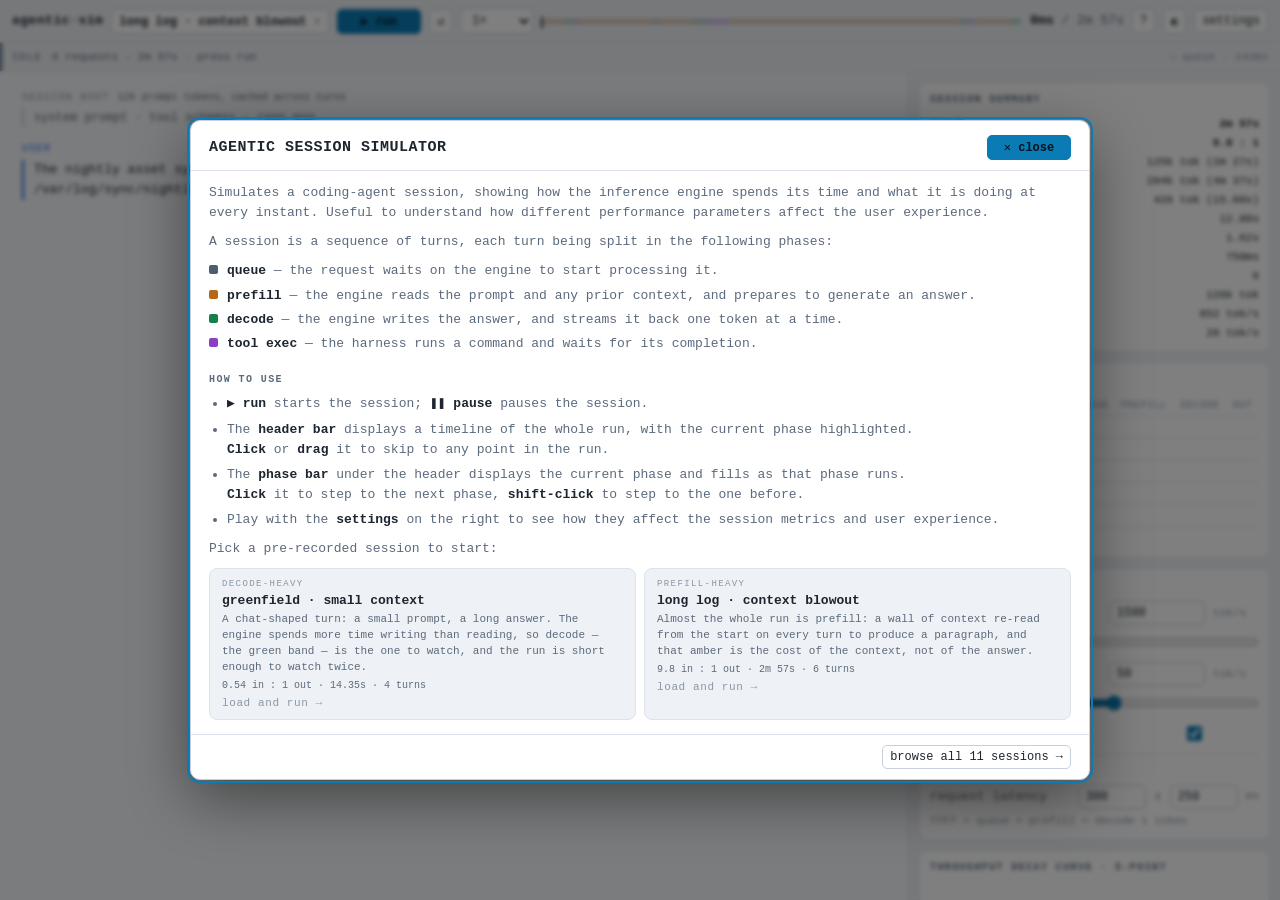
==== commit dedf16e5: "Add instruction popup on page load" ====
--- a/index.html
+++ b/index.html
@@ -321,9 +321,81 @@
     .panel { width: 100%; flex: 1 1 auto; min-height: 0; border-left: none; }
     html:not(.no-panel) .transcript { display: none; }
     .pickerModal { width: calc(100vw - 16px); height: calc(100vh - 16px); border-radius: 6px; }
+    .introModal { width: calc(100vw - 16px); height: calc(100vh - 16px); border-radius: 6px; }
     .pickHead { flex-wrap: wrap; }
     .pickSub { text-align: left; flex: 1 0 100%; order: 3; }
     .pickList { grid-template-columns: 1fr; }
+  }
+
+  /* ---- the guide pop-up ----
+     The picker's machinery again, deliberately: a backdrop, one centred card, a fixed header over
+     a body that scrolls itself. An explainer read before the run and a session chosen before the
+     run are the same kind of thing — a decision, not a panel you skim beside the work — so they
+     are built the same way and out of the same variables, and neither needs learning twice. */
+  .introModal {
+    position: fixed; inset: 0; margin: auto;
+    width: min(900px, calc(100vw - 32px)); height: min(660px, calc(100vh - 48px));
+    z-index: 50; background: var(--panel); border: 1px solid var(--border-2);
+    border-radius: 10px; display: flex; flex-direction: column;
+    box-shadow: 0 18px 60px rgba(0, 0, 0, .45);
+  }
+  .introModal[hidden] { display: none; }
+  .introBody { flex: 1 1 auto; overflow-y: auto; padding: 12px 18px 18px; }
+  /* the prose runs the full width of the panel: a measure cap here reads as a column that stopped
+     early, with the right-hand third of the card empty and every paragraph breaking twice */
+  .introBody p { margin: 0 0 9px; color: var(--fg-dim); }
+  .introBody b { color: var(--fg); font-weight: 600; }
+  .introBody h3 {
+    font-size: 10px; letter-spacing: 1.4px; text-transform: uppercase; color: var(--fg-dim);
+    margin: 18px 0 7px; font-weight: 600;
+  }
+  /* the four phases, in the colours the whole page already uses for them: the legend and the bands
+     under it are one encoding, so the guide teaches the bar rather than a second vocabulary */
+  .legend { list-style: none; margin: 0 0 10px; padding: 0; display: grid; gap: 4px; }
+  .legend li { display: flex; gap: 9px; align-items: baseline; color: var(--fg-dim); }
+  .legend .dot { flex: 0 0 auto; width: 9px; height: 9px; border-radius: 2px; }
+  .dot.q { background: var(--queue); } .dot.p { background: var(--prefill); }
+  .dot.d { background: var(--decode); } .dot.t { background: var(--tool); }
+  /* the walk-through and the settings list are one shape — a name in the page's own colour over the
+     sentence that explains it — so they share a rule rather than two that happen to agree. The bottom
+     margin is for the paragraph that follows the walk-through; where a heading follows the settings
+     list instead, its larger top margin swallows this one, as adjacent margins do. */
+  .steps, .specs {
+    margin: 0 0 9px; padding-left: 18px; display: grid; gap: 5px; color: var(--fg-dim);
+  }
+  .keys { display: grid; grid-template-columns: max-content 1fr; gap: 3px 14px; margin: 0; }
+  .keys dt { color: var(--fg); white-space: nowrap; font-variant-numeric: tabular-nums; }
+  .keys dd { margin: 0; color: var(--fg-dim); }
+  /* the two shapes are buttons, not cards with a click handler on them: choosing one is the one
+     action the guide has, so it gets the focus ring, Enter and Space for nothing */
+  .introShapes { display: grid; grid-template-columns: 1fr 1fr; gap: 8px; }
+  .shape {
+    display: flex; flex-direction: column; gap: 4px; text-align: left; cursor: pointer;
+    background: var(--bg-2); border: 1px solid var(--border); border-radius: 8px;
+    padding: 10px 12px; font-family: var(--mono); font-size: 11px; color: var(--fg-dim);
+  }
+  /* the page tints a hovered button right through to its text, which on a card would paint the
+     whole paragraph accent; only the verb at the bottom takes the colour */
+  .shape:hover { color: var(--fg-dim); border-color: var(--fg-dim); }
+  .shape:hover .shapeGo { color: var(--accent); }
+  .shapeKicker { color: var(--fg-dimmer); font-size: 9px; letter-spacing: 1.4px; text-transform: uppercase; }
+  .shapeName { color: var(--fg); font-size: 13px; font-weight: 700; }
+  .shapeCopy { line-height: 1.45; }
+  .shapeStats { color: var(--fg-dim); font-variant-numeric: tabular-nums; font-size: 10px; }
+  .shapeGo { margin-top: 2px; color: var(--fg-dimmer); letter-spacing: .6px; }
+  .introFoot {
+    flex: 0 0 auto; display: flex; align-items: center; gap: 12px;
+    padding: 10px 18px; border-top: 1px solid var(--border); font-size: 11px; color: var(--fg-dimmer);
+  }
+  /* one action, held to the bottom by the footer rather than left at the end of the prose: the body
+     scrolls, and the way to the rest of the corpus should still be there when it does */
+  #introBrowse { margin-left: auto; }
+  @media (max-width: 700px) {
+    /* two shapes side by side need about 600px to keep their prose readable; below that the
+       comparison is better read one under the other than as two columns of narrow type */
+    .introShapes { grid-template-columns: 1fr; }
+    .keys { grid-template-columns: 1fr; gap: 0; }
+    .keys dt { margin-top: 6px; }
   }
 </style>
 <script>
@@ -338,9 +410,9 @@
   window.AS_THEME = t;
   document.documentElement.dataset.theme = t;
   /* On a narrow window the panel is a whole view rather than a sidebar, so the two cannot be
-     up together. The session is the thing worth seeing, so it gets the space on load and
-     `panel` / `P` swaps between them. Decided here, before paint, for the same reason the
-     theme is: opening the panel should not be the page's first motion. */
+     up together. The session is the thing worth seeing, so it gets the space on load and the
+     **settings** button in the header swaps between them. Decided here, before paint, for the same
+     reason the theme is: opening the panel should not be the page's first motion. */
   if (window.matchMedia && window.matchMedia('(max-width: 900px)').matches)
     document.documentElement.classList.add('no-panel');
 })();
@@ -357,8 +429,9 @@
   <div class="seek" id="seek" role="slider" tabindex="0" aria-label="seek the run" aria-valuemin="0"><div class="track"></div><div class="played"></div><div class="head"></div></div>
   <div class="clock"><b id="tcur">0.00s</b> / <span id="tdur">0.00s</span></div>
   <div class="tail">
+    <button id="introBtn" title="What this is, and the shortcuts" aria-label="about this tool">?</button>
     <button id="theme" title="Toggle theme" aria-label="toggle theme">◐</button>
-    <button id="panelToggle" title="Toggle settings (P)" aria-expanded="false">settings</button>
+    <button id="panelToggle" title="Toggle settings" aria-expanded="false">settings</button>
   </div>
 </header>
 
@@ -421,6 +494,71 @@
 
   </aside>
 </main>
+
+<div class="backdrop" id="introBackdrop" hidden></div>
+<!-- the guide: what the tool is, the phases and settings it works from, and two sessions to start
+     with. Static prose in markup, because it is read rather than driven; the two cards under it are
+     the only part the script fills, because their numbers are measured at the settings in force. It
+     sits before the picker in the document so the picker, on the same z-index, stacks above it. -->
+<div class="introModal" id="introModal" role="dialog" aria-modal="true"
+     aria-labelledby="introTitle" tabindex="-1" hidden>
+  <header class="pickHead">
+    <h2 id="introTitle">Agentic Session Simulator</h2>
+    <button id="introClose" class="primary" title="Close (Esc)">✕ close</button>
+  </header>
+
+  <div class="introBody">
+    <p>Simulates a coding-agent session, showing how the inference engine spends its time and what it
+      is doing at every instant. Useful to understand how different performance parameters affect the
+      user experience.</p>
+
+    <p>A session is a sequence of turns, each turn being split in the following phases:</p>
+    <ul class="legend">
+      <li><i class="dot q"></i><span><b>queue</b> — the request waits on the engine to start processing it.</span></li>
+      <li><i class="dot p"></i><span><b>prefill</b> — the engine reads the prompt and any prior context, and prepares to generate an answer.</span></li>
+      <li><i class="dot d"></i><span><b>decode</b> — the engine writes the answer, and streams it back one token at a time.</span></li>
+      <li><i class="dot t"></i><span><b>tool exec</b> — the harness runs a command and waits for its completion.</span></li>
+    </ul>
+
+    <h3>How to use</h3>
+    <ul class="steps">
+      <li><b>▶ run</b> starts the session; <b>❚❚ pause</b> pauses the session.</li>
+      <li>The <b>header bar</b> displays a timeline of the whole run, with the current phase
+        highlighted.<br><b>Click</b> or <b>drag</b> it to skip to any point in the run.</li>
+      <li>The <b>phase bar</b> under the header displays the current phase and fills as that phase
+        runs.<br><b>Click</b> it to step to the next phase, <b>shift-click</b> to step to the one
+        before.</li>
+      <li>Play with the <b>settings</b> on the right to see how they affect the session metrics and
+        user experience.</li>
+    </ul>
+
+    <p>Pick a pre-recorded session to start:</p>
+    <div class="introShapes" id="introShapes"></div>
+
+    <h3>Inference engine options</h3>
+    <ul class="specs">
+      <li><b>prefill speed</b> — rate at which the engine can read the prompt and context.</li>
+      <li><b>decode speed</b> — rate at which the engine can generate and stream the answer.</li>
+      <li><b>prompt caching</b> — whether the engine re-reads the prompt and context every turn, or
+        reuses them.</li>
+      <li><b>request latency</b> — how long the request waits before the engine starts processing it.</li>
+      <li><b>throughput decay curve</b> — how the engine’s throughput decreases as the request size increases.</li>
+    </ul>
+
+    <h3>Shortcuts</h3>
+    <dl class="keys">
+      <dt>space</dt><dd>play / pause</dd>
+      <dt>R</dt><dd>restart from zero</dd>
+      <dt>← →</dt><dd>seek one second, <b>shift</b> five</dd>
+      <dt id="introSpeedKeys">1 – 7</dt><dd>playback speed, <span id="introSpeedRange">0.25× – 16×</span></dd>
+      <dt>esc</dt><dd>close the panel in front</dd>
+    </dl>
+  </div>
+
+  <footer class="introFoot">
+    <button id="introBrowse">browse all sessions →</button>
+  </footer>
+</div>
 
 <div class="backdrop" id="scenarioBackdrop" hidden></div>
 <div class="pickerModal" id="scenarioPicker" role="dialog" aria-modal="true"
@@ -900,7 +1038,10 @@
   /* the page opens parked: the run is something you start rather than something that starts
      at you. `autoplay=1` is the opt-in for a page that plays itself, and a link copied from a
      page that was playing carries it, so a shared run still replays on its own */
-  speed: 1, curve: 'steep', autoplay: 0
+  speed: 1, curve: 'steep', autoplay: 0,
+  /* and it opens on the guide, which is the one place the page explains itself. `intro=0` is the
+     opt-out a link can carry, for a run sent to somebody who has already read it */
+  intro: 1
 };
 
 const Q = new URLSearchParams(location.search);
@@ -991,6 +1132,7 @@
   cache:    qbool('cache', !!DEFAULTS.cache),
   speed:    readSpeed(),
   autoplay: qbool('autoplay', !!DEFAULTS.autoplay),
+  intro:    qbool('intro', !!DEFAULTS.intro),
   /* the head script resolves the theme before first paint; this is only a fallback */
   theme:    window.AS_THEME || 'dark',
   curve:    resolveCurve(Q.get('curve'))
@@ -2186,25 +2328,124 @@
   buildPicker();
   picker.hidden = false;
   backdrop.hidden = false;
-  document.documentElement.classList.add('modal-open');
+  syncModalLock();
   const cur = listEl.querySelector('[aria-selected="true"]') || listEl.firstElementChild;
   (cur || picker).focus();
 }
 function closePicker() {
   picker.hidden = true;
   backdrop.hidden = true;
-  document.documentElement.classList.remove('modal-open');
-  pickBtn.focus();
+  syncModalLock();
+  /* focus goes back where the picker was opened from, which is the guide when the reader came
+     from the guide — otherwise leaving the list drops the caret on a button behind a panel that
+     is still up */
+  if (intro.hidden) pickBtn.focus(); else introBrowse.focus();
 }
 
 pickBtn.addEventListener('click', () => (picker.hidden ? openPicker() : closePicker()));
 backdrop.addEventListener('click', closePicker);
 $('#pickClose').addEventListener('click', closePicker);
-document.addEventListener('keydown', (e) => {
-  if (e.key === 'Escape' && !picker.hidden) { e.stopPropagation(); closePicker(); }
-});
 updatePickerButton();
 buildPicker();
+
+/* --------------------------- the guide pop-up ---------------------------
+   The page opens on an explainer rather than on a run nobody asked for: what the tool measures,
+   the two shapes a session comes in, and the shortcuts. It offers a start rather than a lecture —
+   each card names the scenario it will load and measures it at the settings in force, the same
+   way the picker does, so the numbers on the card are the run you get and not a reference profile.
+
+   Two shapes because the one thing a first reader cannot guess is that prefill and decode pull in
+   opposite directions: the same harness is a different machine depending on whether the engine is
+   reading or writing, and looking at one of them tells you nothing about the other. The rest of
+   the corpus is the space between these two ends and is one click further, in the picker.
+
+   It stands aside when asked to — `?intro=0`, which a link can carry, or a run told to play itself
+   — and the `?` in the header brings it back: an explainer you can only read once is an explainer
+   you cannot read. The ✕, the backdrop or `esc` puts it away. There is deliberately no preference
+   stored for it. The page is a file you open from disk and read again, and a guide you cannot get
+   back to is worse than one you see twice. */
+const intro = $('#introModal'), introBackdrop = $('#introBackdrop'), introBtn = $('#introBtn'),
+      introShapes = $('#introShapes'), introBrowse = $('#introBrowse');
+/* the two ends of the corpus. Named by id so the guide says which session it is loading; the
+   selftest holds them to their billing, so a corpus that stops being shaped this way fails
+   loudly instead of quietly printing the wrong label over the right card. */
+const INTRO_SHAPES = [
+  { id: 'greenfield', kicker: 'decode-heavy',
+    copy: 'A chat-shaped turn: a small prompt, a long answer. The engine spends more time writing '
+        + 'than reading, so decode — the green band — is the one to watch, and the run is short '
+        + 'enough to watch twice.' },
+  { id: 'long-log', kicker: 'prefill-heavy',
+    copy: 'Almost the whole run is prefill: a wall of context re-read from the start on every turn '
+        + 'to produce a paragraph, and that amber is the cost of the context, not of the answer.' },
+];
+
+/* localStorage is not used anywhere on this page, and the guide is the reason it is not: the one
+   thing worth remembering would be "stop explaining", and a page that can be opened straight from
+   disk is an opaque origin where storage may be refused outright. */
+
+function buildIntro() {
+  introShapes.innerHTML = '';
+  for (const sh of INTRO_SHAPES) {
+    const s = SESSIONS.find((x) => x.id === sh.id);
+    if (!s) continue;
+    const ref = scenarioStats(s.id);
+    const b = el('button', 'shape');
+    b.type = 'button';
+    b.title = 'Load ' + s.name + ' and start the run';
+    b.appendChild(el('span', 'shapeKicker', sh.kicker));
+    b.appendChild(el('span', 'shapeName', s.name));
+    b.appendChild(el('span', 'shapeCopy', sh.copy));
+    b.appendChild(el('span', 'shapeStats',
+      ratioLabel(ref.in, ref.out) + ' · ' + fmtDur(ref.total) + ' · ' +
+      s.steps.filter((x) => x.role === 'assistant').length + ' turns'));
+    b.appendChild(el('span', 'shapeGo', 'load and run →'));
+    /* choosing a shape IS the ask, so this one starts the clock — the page opens parked because
+       it should not start by itself, not because pressing a button should do nothing */
+    b.addEventListener('click', () => {
+      closeIntro();
+      selectScenario(s.id);
+      play();
+    });
+    introShapes.appendChild(b);
+  }
+  introBrowse.textContent = 'browse all ' + SESSIONS.length + ' sessions →';
+  introBrowse.title = 'The full corpus, measured at these settings';
+  /* the keys name the speed range rather than restating it, so the list cannot claim a key the
+     transport does not implement */
+  $('#introSpeedKeys').textContent = '1 – ' + SPEEDS.length;
+  $('#introSpeedRange').textContent = SPEEDS[0] + '× – ' + SPEEDS[SPEEDS.length - 1] + '×';
+}
+
+/* one lock for the page: the two panels share it, so leaving the picker does not unlock the
+   scroll behind the guide that is still up */
+function syncModalLock() {
+  document.documentElement.classList.toggle('modal-open', !picker.hidden || !intro.hidden);
+}
+
+function openIntro() {
+  /* measured on every open, for the same reason the picker is: the cards quote the settings you
+     have, so a guide opened after you moved the sliders is not the guide that opened on load */
+  buildIntro();
+  intro.hidden = false;
+  introBackdrop.hidden = false;
+  syncModalLock();
+  intro.focus();
+}
+function closeIntro() {
+  intro.hidden = true;
+  introBackdrop.hidden = true;
+  syncModalLock();
+  /* back to the button that opens it, so closing the panel has not also dropped the keyboard on a
+     page the reader was not looking at */
+  introBtn.focus();
+}
+
+introBtn.addEventListener('click', () => (intro.hidden ? openIntro() : closeIntro()));
+$('#introClose').addEventListener('click', closeIntro);
+introBackdrop.addEventListener('click', closeIntro);
+/* the guide steps aside for the picker rather than stacking on it: two panels over one page is
+   a page you have to close twice to see */
+introBrowse.addEventListener('click', () => { closeIntro(); openPicker(); });
 
 const speedSel = $('#speed');
 for (const s of SPEEDS) {
@@ -2314,19 +2555,39 @@
 }, { passive: true });
 
 document.addEventListener('keydown', (e) => {
-  /* never hijack browser shortcuts (Cmd/Ctrl/Alt), typing in fields, or the space/enter a
-     focused button needs for itself — but a focused button must not swallow the arrows */
+  /* never hijack browser shortcuts (Cmd/Ctrl/Alt) or typing in a field */
   if (e.metaKey || e.ctrlKey || e.altKey) return;
   const tag = e.target && e.target.tagName;
   if (tag && /^(INPUT|SELECT|TEXTAREA)$/.test(tag)) return;
-  if (tag === 'BUTTON' && (e.code === 'Space' || e.key === 'Enter')) return;
+  /* `esc` belongs to the panel on top, and takes only that one. The picker stacks over the guide,
+     so one press leaves the guide where it was: the key that reads as "back" should not also
+     throw away a panel nobody asked to leave. With both down the key is mute, as it always was —
+     there is nothing to go back from, and it must not be mistaken for a transport key. It is
+     checked ahead of the button rule below so a caret sitting on a panel's own ✕ still gets out. */
+  if (e.key === 'Escape') {
+    if (picker.hidden && intro.hidden) return;
+    if (e.stopPropagation) e.stopPropagation();
+    if (!picker.hidden) closePicker(); else closeIntro();
+    return;
+  }
+  /* Enter is the focused button's own key, and inside a dialog so is space — that is how the ✕ and
+     the session rows are worked. Out here space is the transport's whatever was last clicked: a
+     click leaves the caret on the button, and a panel hands it back to the button it was opened
+     from, so a button that answered space would replay that click — put the guide away and press
+     space, and the guide comes back instead of the run starting. The button gives the caret up
+     first, because the browser activates a focused button on keyup and one press must be one
+     action. `r`, the arrows and the speed digits answer with the caret on a button as they did. */
+  if (tag === 'BUTTON' && e.key === 'Enter') return;
+  if (tag === 'BUTTON' && e.code === 'Space' && (!picker.hidden || !intro.hidden)) return;
+  if (tag === 'BUTTON' && e.code === 'Space' && e.target.blur) e.target.blur();
+  /* a panel is a dialog: while one is up, the transport keys would answer to the page behind it,
+     which the reader cannot see. The panel is closed from its own controls, the backdrop or `esc`,
+     so nothing reaches the transport until it is back on screen */
+  if (!picker.hidden || !intro.hidden) return;
   if (e.code === 'Space') { e.preventDefault(); togglePlay(); }
   else if (e.key === 'r' || e.key === 'R') restart();
   else if (e.key === 'ArrowRight') { e.preventDefault(); seek(vTime + (e.shiftKey ? 5 : 1)); }
   else if (e.key === 'ArrowLeft') { e.preventDefault(); seek(vTime - (e.shiftKey ? 5 : 1)); }
-  else if (e.key === 'p' || e.key === 'P') {
-    document.documentElement.classList.toggle('no-panel'); syncPanelToggle();
-  }
   else if (/^[1-9]$/.test(e.key) && Number(e.key) <= SPEEDS.length) {
     config.speed = SPEEDS[Number(e.key) - 1];
     speedSel.value = String(config.speed);
@@ -2348,9 +2609,16 @@
 /* the console and the selftest both want to know where the playhead actually is, as
    opposed to what the clock says after formatting */
 window.AS = { config, sessions: SESSIONS, scenarioStats,
-              get tl() { return TL; }, get vTime() { return vTime; },
+              get tl() { return TL; }, get vTime() { return vTime; }, get playing() { return playing; },
               rebuild, seek, play, pause, phaseAt, render, stepPhase, selectSession: selectScenario,
-              openPicker, closePicker };
+              openPicker, closePicker, openIntro, closeIntro,
+              /* a copy, not the live collection: `children` empties itself when the guide rebuilds,
+                 so a caller that grabbed it first would watch it drain */
+              introShapes: () => Array.from(introShapes.children) };
+/* the guide goes up last, over a page already drawn behind it, so it is read against the real
+   thing rather than an empty pane. It keeps out of the way of a run told to play itself, and of a
+   link that asked for the page without the lecture. */
+if (config.intro && !config.autoplay) openIntro();
 
 })();
 </script>
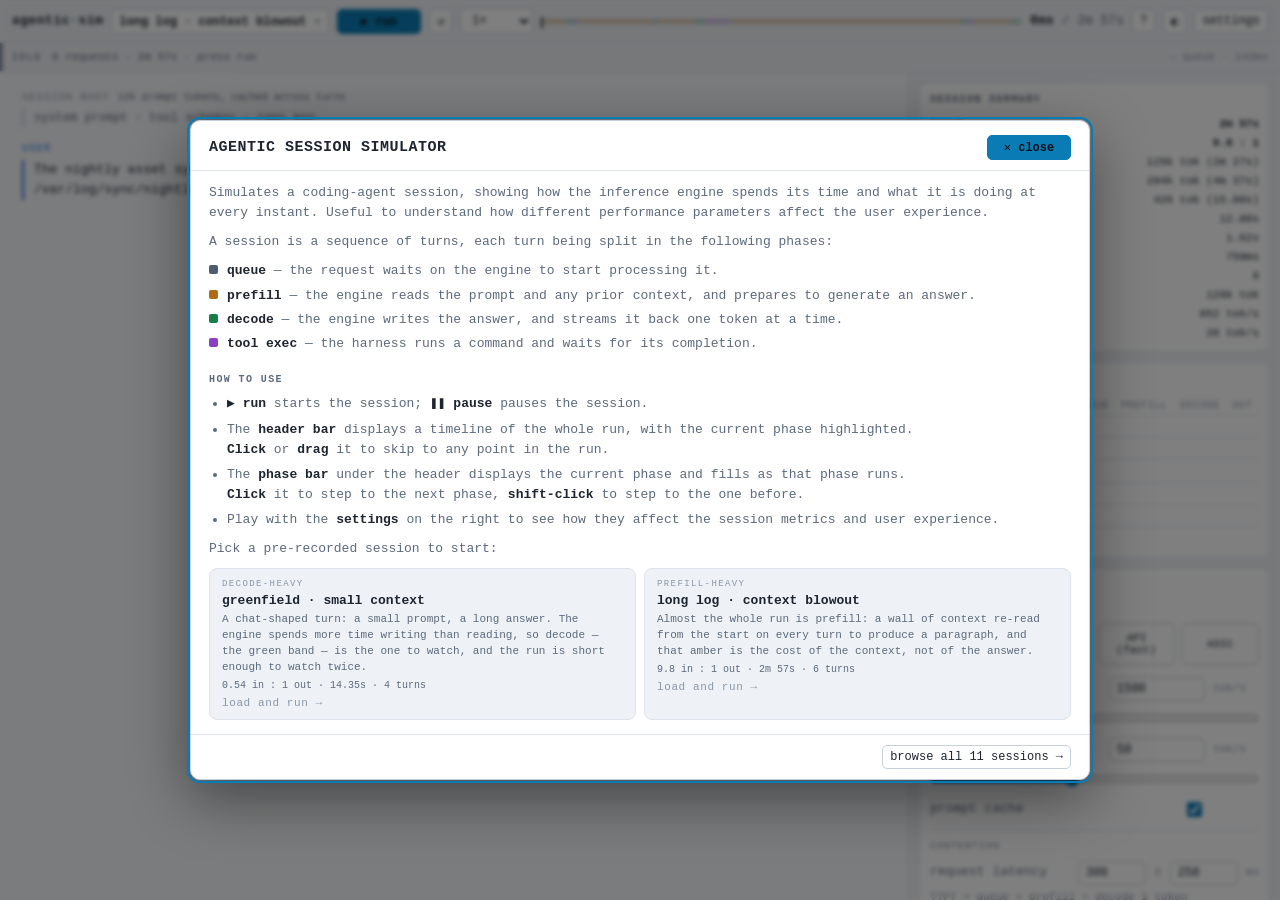
==== commit f560d563: "Add engine configuration presets" ====
--- a/index.html
+++ b/index.html
@@ -229,6 +229,10 @@
     color: var(--fg-dimmer); font-size: 10px; letter-spacing: .1em; text-transform: uppercase;
     cursor: help;
   }
+  /* …unless it opens the card, where the rule would sit under the card's own heading and draw a
+     second one: the engine presets are the first thing in the engine card, and there is nothing
+     above them to be set off from. */
+  .card > .gsub:first-of-type { margin-top: 0; padding-top: 0; border-top: 0; }
   table { width: 100%; border-collapse: collapse; font-size: 11px; font-variant-numeric: tabular-nums; }
   th { text-align: left; color: var(--fg-dimmer); font-weight: 500; font-size: 10px; text-transform: uppercase; letter-spacing: .6px; padding: 2px 4px; }
   td { padding: 2px 4px; border-top: 1px solid var(--border); color: var(--fg-dim); }
@@ -251,6 +255,28 @@
   svg.chart circle:hover { fill: var(--accent); }
   .btns { display: flex; gap: 6px; flex-wrap: wrap; margin-top: 6px; }
   .btns button { flex: 1 1 auto; font-size: 11px; padding: 3px 6px; }
+  /* the engine presets double as a read-out: the pressed one is the profile the fields are on right
+     now, not the last button clicked. Same accent the page uses for state, no extra colour for it. */
+  .btns button[aria-current="true"] { border-color: var(--accent); background: var(--panel-2); color: var(--accent); }
+  /* The presets are a group of their own at the head of the card and the two speed rows below are
+     another, so they need a gap between them: with nothing under the buttons, the prefill field sat
+     right on top of them. Tighter than the 18px the `contention` group spends on its rule and
+     caption, because there is no heading here to breathe under. And on this row only — `.btns` is
+     also the curve card's last row, where a bottom margin would only thicken that card's padding. */
+  #profiles { flex-wrap: nowrap; margin-bottom: 12px; }
+  /* Four equal buttons, and two lines deep. Equal because these are four options rather than four
+     widths: `.btns` gives every button `flex: 1 1 auto`, which sizes them to their labels, so
+     `API (fast)` would claim more of the card than `local` and the row would read as four unrelated
+     boxes instead of one control. Each is therefore a quarter of the card and the long name wraps
+     inside its column — which is what the second line of height is for, so the wrap does not push one
+     button taller than its neighbours. `3.1em` is two lines of this row's 11px type at the body's
+     1.55 leading; the 8px is the padding (2 × 3) and border (2 × 1) every button already carries, so
+     a one-line label sits centred in exactly twice the height it needed. */
+  #profiles button {
+    flex: 1 1 0; min-width: 0; text-align: center; white-space: normal;
+    display: grid; place-items: center;
+    min-height: calc(3.1em + 8px);
+  }
   dl.summary { margin: 0; display: grid; grid-template-columns: 1fr auto; gap: 2px 8px; font-size: 11px; }
   dl.summary dt { color: var(--fg-dimmer); }
   dl.summary dd { margin: 0; text-align: right; color: var(--fg); font-variant-numeric: tabular-nums; }
@@ -458,6 +484,17 @@
 
     <div class="card">
       <h2>Engine</h2>
+      <!-- named profiles for everything the card holds: the two speeds below and the request wait
+           under that. They come first because that is the order the card is read in — pick a machine,
+           then adjust it — and because pressing one is what most people do with this card, not a
+           discovery they make after they have already set three sliders. The buttons are built from
+           PROFILES in the script, one source for the label, the note under it and the values written,
+           so this holds the heading and the row they land in. The heading is a group caption like
+           `contention` and carries the definition on hover the same way; it spends no rule above it,
+           because there is nothing above it to be set off from. -->
+      <div class="gsub"
+           title="A machine, as prefill speed, decode speed and request latency — the three settings each button writes, on its own note. The decay curve, the jitter and the prompt cache stay where they are. A button reads as current only while all three fields still match it.">engine presets</div>
+      <div class="btns" id="profiles"></div>
       <!-- the name is a caption, not a label pointing at the control: a browser suppresses the
            title tooltip on such a label, and that is exactly the text you hover to learn what a
            setting means. So the row carries the note once and everything inside it — caption,
@@ -469,7 +506,7 @@
         <input id="prefillRange" aria-label="prefill speed, as a slider" type="range" min="0" max="100" step="0.5">
       </div>
       <div class="ctl" title="Tokens per second while generating output: prose, chain of thought and tool-calls. Decode speed decays as the context grows, following the decay curve.">
-        <div class="row"><span class="cap" id="decodeName">decode speed</span><input id="decode" type="number" min="0" max="1000" step="5" aria-labelledby="decodeName"><span class="unit">tok/s</span></div>
+        <div class="row"><span class="cap" id="decodeName">decode speed</span><input id="decode" type="number" min="0" max="10000" step="5" aria-labelledby="decodeName"><span class="unit">tok/s</span></div>
         <input id="decodeRange" aria-label="decode speed, as a slider" type="range" min="0" max="100" step="0.5">
       </div>
       <div class="row" title="Cache prompt tokens between requests, so the engine does not have to re-process them on every turn. The cache is invalidated by a context compaction."><span class="cap" id="cacheName">prompt cache</span><input id="cache" type="checkbox" aria-labelledby="cacheName"><span class="unit"></span></div>
@@ -539,6 +576,7 @@
     <ul class="specs">
       <li><b>prefill speed</b> — rate at which the engine can read the prompt and context.</li>
       <li><b>decode speed</b> — rate at which the engine can generate and stream the answer.</li>
+      <li><b>engine presets</b> — a named machine as prefill, decode and request latency.</li>
       <li><b>prompt caching</b> — whether the engine re-reads the prompt and context every turn, or
         reuses them.</li>
       <li><b>request latency</b> — how long the request waits before the engine starts processing it.</li>
@@ -1029,6 +1067,37 @@
   steep:  [[0, 100], [16000, 82], [64000, 55], [160000, 30], [256000, 18]],
   cliff:  [[0, 100], [96000, 96], [100000, 38], [256000, 22]]
 };
+/* Named engine profiles — prefill, decode and the request wait together — for the machines people
+   actually run a session against: a model on your own hardware, a hosted frontier API, a faster API
+   tier, and fixed-weight silicon where decode runs close to prefill. They exist because
+   these settings only make sense as a set: the same prefill speed is a different machine depending
+   on what the wait in front of each request is, and hunting a machine's position across three
+   sliders is not a way to compare machines.
+
+   Speeds and the wait, and nothing else: the decay curve, the jitter and the prompt cache belong to
+   the deployment rather than to the hardware, so a preset leaves them where you had them. Nothing
+   is remembered either — a preset writes the fields and is gone, so it is a shortcut rather than a
+   mode, and a link copied after one is pressed carries plain numbers and replays identically
+   without knowing a preset was ever touched. Every value sits inside LIMITS so the button lands on
+   the number it names; the selftest clicks each one and reads it back. */
+const PROFILES = {
+  local: {
+    name: 'local', prefill: 500, decode: 50, latency: 100,
+    note: 'A model on your own hardware: the prompt is ingested at a few hundred tok/s, so a long context decides how long you wait for the first token, and there is almost no round trip in front of it. 500 tok/s prefill, 50 tok/s decode, 100ms request latency.'
+  },
+  api: {
+    name: 'API', prefill: 10000, decode: 75, latency: 3000,
+    note: 'A hosted frontier API: the prompt is ingested so fast that prefill stops dominating and the wait becomes decode — but you pay the round trip and the scheduler ahead of every one of those requests. 10k tok/s prefill, 75 tok/s decode, 3s request latency.'
+  },
+  apifast: {
+    name: 'API (fast)', prefill: 10000, decode: 250, latency: 1000,
+    note: 'The fast API tier — a DeepSeek V4 Flash class model: reads the prompt as fast as the frontier API, generates a few times faster, and answers sooner. 10k tok/s prefill, 250 tok/s decode, 1s request latency.'
+  },
+  asic: {
+    name: 'ASIC', prefill: 20000, decode: 10000, latency: 500,
+    note: 'Fixed-weight inference silicon: the weights live on the chip, so generation runs close to the rate the prompt is read at and the run becomes tool-bound. 20k tok/s prefill, 10k tok/s decode, 500ms request latency.'
+  }
+};
 const SPEEDS = [0.25, 0.5, 1, 2, 4, 8, 16];
 /* fixed so that a link replays identically, without an option for it */
 const JITTER_SEED = 1337;
@@ -1062,7 +1131,7 @@
    would refuse to show */
 const LIMITS = {
   prefill: { min: 50, max: 100000 },
-  decode:  { min: 1, max: 1000 },
+  decode:  { min: 1, max: 10000 },
   latency: { min: 0, max: 120000 },
   jitter:  { min: 0, max: 60000 }
 };
@@ -2161,6 +2230,49 @@
   return Math.max(r[0], Math.round(v));
 };
 
+/* ------------------------------ engine presets ---------------------------
+   The first thing in the engine card, ahead of the fields it writes: picking a machine is what most
+   people do with this card, and a shortcut that sits below the three sliders it moves is a shortcut
+   found only by someone who has already hunted them. Built here from PROFILES so the label, the note
+   under it and the values written cannot drift apart; the markup holds the heading and the row.
+
+   The label is only the name — four of them share one line inside a 372px panel — and the three
+   numbers each one sets are on the hover note, where the page puts anything that needs a unit and a
+   sentence to be understood.
+
+   The button carries `aria-current` while the fields sit exactly on it, so the row answers "am I on
+   that machine right now" rather than "was this button pressed once" — move a slider and the pressed
+   state drops, because the page is no longer on that profile. */
+const PROFILE_BTNS = [];
+for (const id of Object.keys(PROFILES)) {
+  const p = PROFILES[id];
+  const b = el('button', null, p.name);
+  b.dataset.profile = id;
+  b.title = p.note + ' Writes these three settings only — the decay curve, the jitter and the prompt cache stay as they are.';
+  b.addEventListener('click', () => {
+    /* clamped rather than trusted, so a profile outside the bounds can never put a number in the
+       model that a link could not have carried; the selftest reads each one back unclamped */
+    config.prefill = clamp(p.prefill, LIMITS.prefill.min, LIMITS.prefill.max);
+    config.decode = clamp(p.decode, LIMITS.decode.min, LIMITS.decode.max);
+    config.latency = clamp(p.latency, LIMITS.latency.min, LIMITS.latency.max);
+    syncControls();
+    rebuild();
+  });
+  PROFILE_BTNS.push(b);
+  $('#profiles').appendChild(b);
+}
+
+/* which profile the page is on, if any: a preset is current only while every field it writes sits
+   exactly on it. Separate from syncControls because a typed field must be able to drop it without
+   having the whole panel rewritten under the caret. */
+function syncProfiles() {
+  for (const b of PROFILE_BTNS) {
+    const p = PROFILES[b.dataset.profile];
+    b.setAttribute('aria-current', String(!!p && config.prefill === p.prefill
+      && config.decode === p.decode && config.latency === p.latency));
+  }
+}
+
 /* the standing note under the engine controls, and the one thing it says when no control is
    being asked about */
 const HINT_TTFT = 'TTFT ≈ queue + prefill + decode 1 token';
@@ -2174,6 +2286,7 @@
   $('#cache').checked = !!config.cache;
   $('#latency').value = String(config.latency);
   $('#jitter').value = String(config.jitter);
+  syncProfiles();
   /* one line, three durations, in the order the phases happen. It stays a sum because that is
      all the reader needs here: rates and the curve belong on the hover, and a rate in place of
      a duration is wrong twice over — it understates prefill on every curve below 100%, and it
@@ -2197,6 +2310,7 @@
     if (RANGE[key]) $('#' + key + 'Range').value = String(toRange(v, RANGE[key]));
     /* coalesce like the sliders: a typed multi-digit value rebuilds once, not
        once per keystroke */
+    syncProfiles();
     scheduleRebuild();
   };
   node.addEventListener('input', () => {
@@ -2608,7 +2722,7 @@
 if (config.autoplay) play(); else { updatePlayBtn(); render(vTime); }
 /* the console and the selftest both want to know where the playhead actually is, as
    opposed to what the clock says after formatting */
-window.AS = { config, sessions: SESSIONS, scenarioStats,
+window.AS = { config, sessions: SESSIONS, profiles: PROFILES, scenarioStats,
               get tl() { return TL; }, get vTime() { return vTime; }, get playing() { return playing; },
               rebuild, seek, play, pause, phaseAt, render, stepPhase, selectSession: selectScenario,
               openPicker, closePicker, openIntro, closeIntro,
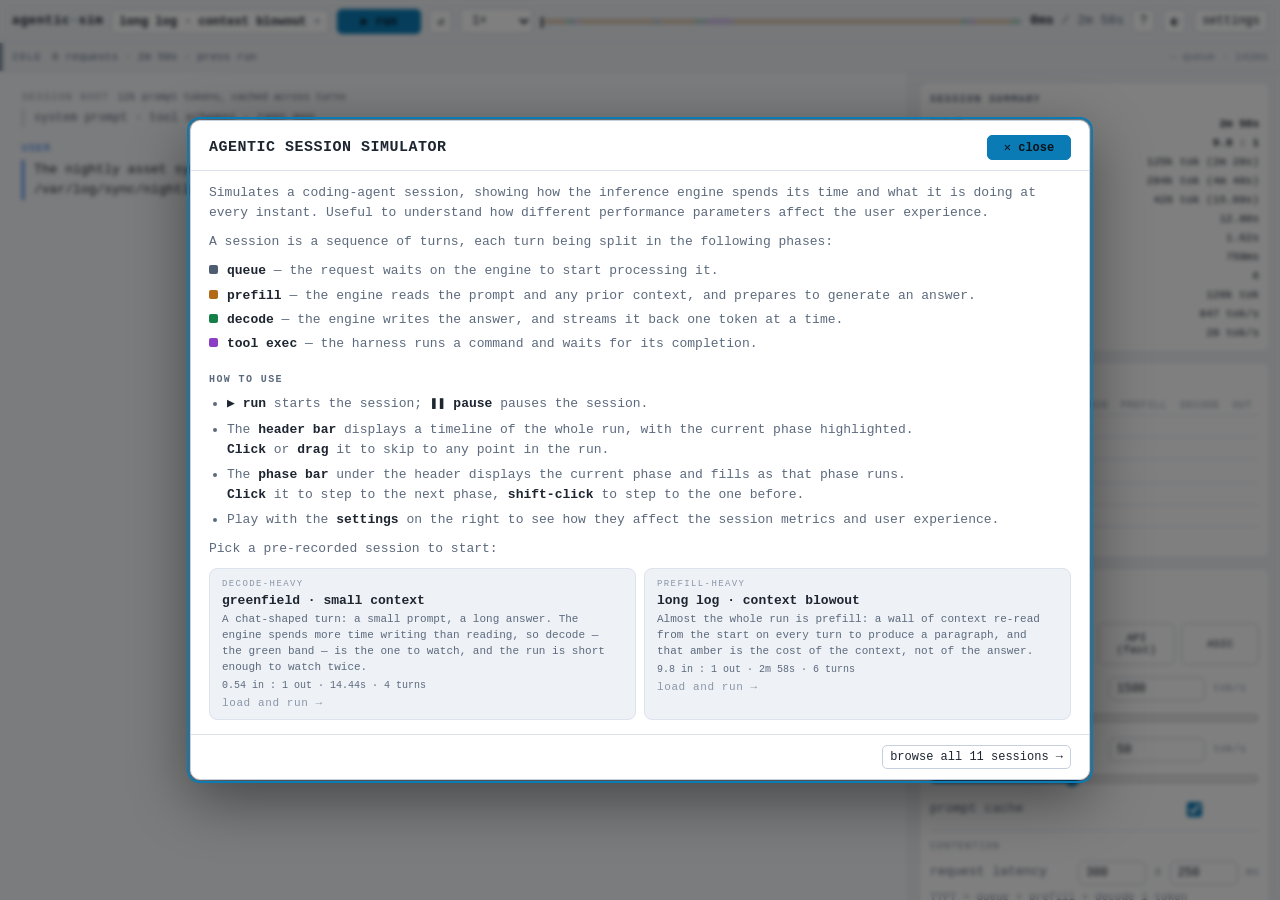
==== commit 5b84a810: "Re-arrange decay curve section" ====
--- a/index.html
+++ b/index.html
@@ -136,7 +136,7 @@
   .phasebar[data-phase="prefill"] { --c: var(--prefill); }
   .phasebar[data-phase="decode"]  { --c: var(--decode); }
   .phasebar[data-phase="tool"]    { --c: var(--tool); }
-  /* the non-phases: a turn gap belongs to the harness rather than the engine, and
+  /* the non-phases: harness overhead is the harness rather than the engine, and
      idle/done have nothing running — neither gets to borrow a phase's colour */
   .phasebar[data-phase="gap"], .phasebar[data-phase="idle"], .phasebar[data-phase="done"] { --c: var(--fg-dimmer); }
 
@@ -220,10 +220,11 @@
   .row.duo .unit { width: auto; flex: 0 0 auto; }
   .row.duo .pm { flex: 0 0 auto; color: var(--fg-dimmer); }
   .hint { color: var(--fg-dimmer); font-size: 11px; }
-  /* a group inside a card. Contention is a property of the engine rather than a thing next
-     to it, so the rows that model it are set off with a rule and a caption instead of being
-     promoted to a card of their own — the caption carries the definition on hover, the way
-     the summary rows do, so the card stays a list of controls */
+  /* a group inside a card. Contention is a property of the engine rather than a thing next to it,
+     and so is the decay curve — the shape those two speeds take — so both are set off with a rule
+     and a caption instead of being promoted to a card of their own: the caption carries the
+     definition on hover, the way the summary rows do, so the card stays a list of controls, and the
+     rule between groups is what tells them apart now that the headings are gone */
   .gsub {
     margin: 10px 0 6px; padding-top: 8px; border-top: 1px solid var(--border);
     color: var(--fg-dimmer); font-size: 10px; letter-spacing: .1em; text-transform: uppercase;
@@ -258,25 +259,24 @@
   /* the engine presets double as a read-out: the pressed one is the profile the fields are on right
      now, not the last button clicked. Same accent the page uses for state, no extra colour for it. */
   .btns button[aria-current="true"] { border-color: var(--accent); background: var(--panel-2); color: var(--accent); }
-  /* The presets are a group of their own at the head of the card and the two speed rows below are
-     another, so they need a gap between them: with nothing under the buttons, the prefill field sat
-     right on top of them. Tighter than the 18px the `contention` group spends on its rule and
-     caption, because there is no heading here to breathe under. And on this row only — `.btns` is
-     also the curve card's last row, where a bottom margin would only thicken that card's padding. */
-  #profiles { flex-wrap: nowrap; margin-bottom: 12px; }
-  /* Four equal buttons, and two lines deep. Equal because these are four options rather than four
-     widths: `.btns` gives every button `flex: 1 1 auto`, which sizes them to their labels, so
-     `API (fast)` would claim more of the card than `local` and the row would read as four unrelated
-     boxes instead of one control. Each is therefore a quarter of the card and the long name wraps
-     inside its column — which is what the second line of height is for, so the wrap does not push one
-     button taller than its neighbours. `3.1em` is two lines of this row's 11px type at the body's
-     1.55 leading; the 8px is the padding (2 × 3) and border (2 × 1) every button already carries, so
-     a one-line label sits centred in exactly twice the height it needed. */
-  #profiles button {
-    flex: 1 1 0; min-width: 0; text-align: center; white-space: normal;
-    display: grid; place-items: center;
-    min-height: calc(3.1em + 8px);
-  }
+  /* Two rows of presets share one pattern: the engine profiles at the head of the engine card, and the
+     named curves at the head of the curve card. Equal columns rather than the label-width boxes
+     `.btns` gives by default, because a row of presets is one control with N options, not N buttons
+     that happen to be next to each other — and unequal widths read as unequal weight, when `gentle`
+     is no more of an option than `flat`. */
+  .presets { flex-wrap: nowrap; margin-bottom: 8px; }
+  .presets button { flex: 1 1 0; min-width: 0; text-align: center; }
+  /* The engine presets get the wider gap: they are a group of their own at the head of the card and
+     the two speed rows below are another, and with nothing under the buttons the prefill field sat
+     right on top of them. Tighter than the 18px the `contention` group spends on its rule and caption,
+     because there is no heading here to breathe under. */
+  #profiles { margin-bottom: 12px; }
+  /* …and its labels are longer than a quarter of the card, so that row is two lines deep: the long
+     name wraps inside its column rather than widening it, and no button stands taller than its
+     neighbours. `3.1em` is two lines of this row's 11px type at the body's 1.55 leading; the 8px is
+     the padding (2 × 3) and border (2 × 1) every button already carries, so a one-line label sits
+     centred in exactly twice the height it needed. */
+  #profiles button { white-space: normal; display: grid; place-items: center; min-height: calc(3.1em + 8px); }
   dl.summary { margin: 0; display: grid; grid-template-columns: 1fr auto; gap: 2px 8px; font-size: 11px; }
   dl.summary dt { color: var(--fg-dimmer); }
   dl.summary dd { margin: 0; text-align: right; color: var(--fg); font-variant-numeric: tabular-nums; }
@@ -484,8 +484,9 @@
 
     <div class="card">
       <h2>Engine</h2>
-      <!-- named profiles for everything the card holds: the two speeds below and the request wait
-           under that. They come first because that is the order the card is read in — pick a machine,
+      <!-- named profiles for three of the things this card holds — the two speeds below and the request
+           wait under that; the decay curve at the card's foot is deliberately not one of them. They
+           come first because that is the order the card is read in — pick a machine,
            then adjust it — and because pressing one is what most people do with this card, not a
            discovery they make after they have already set three sliders. The buttons are built from
            PROFILES in the script, one source for the label, the note under it and the values written,
@@ -493,8 +494,8 @@
            `contention` and carries the definition on hover the same way; it spends no rule above it,
            because there is nothing above it to be set off from. -->
       <div class="gsub"
-           title="A machine, as prefill speed, decode speed and request latency — the three settings each button writes, on its own note. The decay curve, the jitter and the prompt cache stay where they are. A button reads as current only while all three fields still match it.">engine presets</div>
-      <div class="btns" id="profiles"></div>
+           title="A machine, as prefill speed, decode speed and request latency — the three settings each button writes. The decay curve, the jitter and the prompt cache stay where they are. A button reads as current only while all three fields still match it.">engine presets</div>
+      <div class="btns presets" id="profiles"></div>
       <!-- the name is a caption, not a label pointing at the control: a browser suppresses the
            title tooltip on such a label, and that is exactly the text you hover to learn what a
            setting means. So the row carries the note once and everything inside it — caption,
@@ -514,19 +515,32 @@
            title="Waits the engine imposes outside the model's own work. With latency and spread both at zero, the run is a pure throughput model.">contention</div>
       <div class="row duo" title="Time it takes for the engine to start working on a request."><span class="cap" id="latencyName">request latency</span><input id="latency" type="number" min="0" max="120000" step="50" aria-labelledby="latencyName"><span class="pm" aria-hidden="true">±</span><input id="jitter" type="number" min="0" max="60000" step="50" aria-label="time variation in the request latency, in ms" title="Time variation in the request latency, introducing some randomness to the wait."><span class="unit">ms</span></div>
       <div class="hint" id="engineHint" title="Time to first token: time it takes to get the first token returned by the engine."></div>
-    </div>
-
-    <div class="card">
-      <h2>Throughput decay curve · <span id="curveN">N</span>-point</h2>
-      <svg class="chart" id="curveChart" viewBox="0 0 320 132" preserveAspectRatio="none"></svg>
-      <table id="curveTable"></table>
-      <div class="btns">
+      <!-- the decay curve is not a setting beside these ones; it is the shape of the two speeds above,
+           since each is a rate *at a point on this curve*. So it closes the engine card as a group in
+           `contention`'s idiom — caption carrying the definition on hover, no heading of its own —
+           rather than being the card after the one it has to be read against. -->
+      <div class="gsub"
+           title="How much of full speed the engine still manages as a request grows. Each point is a context size and the percentage of the prefill and decode speeds above that survives at it; both of them follow this curve. A preset writes this curve and the points table under it, and nothing else.">throughput decay curve · <span id="curveN">N</span>-point</div>
+      <!-- the four named curves go above the thing they replace: pressing one redraws the chart and
+           rewrites the table under it, so the choice comes first and its result after, the same way
+           the engine presets sit above the fields they write. Equal quarters of the card for the same
+           reason too, but one line tall — these four names fit a column without help, so they take no
+           second line, and what each one means is on its hover note instead. The note is not here: it
+           travels with the points it describes, in CURVES, and the script puts it on the button, so a
+           name and the shape it loads cannot be edited apart. What is said here instead, on the
+           caption like `engine presets` says its own, is what any of the four writes — once for the
+           row, rather than four times over on its buttons. -->
+      <div class="btns presets" id="curvePresets">
         <button data-curve="flat">flat</button>
         <button data-curve="gentle">gentle</button>
         <button data-curve="steep">steep</button>
         <button data-curve="cliff">cliff</button>
-        <button id="addPoint">+ point</button>
       </div>
+      <svg class="chart" id="curveChart" viewBox="0 0 320 132" preserveAspectRatio="none"></svg>
+      <table id="curveTable"></table>
+      <!-- the one action on the table sits under it, and it needs no rule of its own to span the row:
+           `.btns button` is `flex: 1 1 auto`, so a lone button in the row is the whole row -->
+      <div class="btns"><button id="addPoint">+ point</button></div>
     </div>
 
   </aside>
@@ -893,7 +907,7 @@
   },
   {
     id: 'doc',
-    name: 'api reference · decode-bound',
+    name: 'API reference · decode-bound',
     about: 'Writing an API reference for an internal team, the artifact streamed through two Write calls as tool args. Deeply decode-bound: hundreds of tokens per write generated against a near-instant prefill, so the run is dominated by the act of typing the document, not re-reading the prompt.',
     bootTokens: 7200,
     steps: [
@@ -1061,11 +1075,23 @@
 }
 
 /* ------------------------------- config --------------------------------- */
+/* The four named curves, each holding the points it draws and the note that says what its shape does
+   to a run. Both live in one entry for the same reason PROFILES holds a machine's name, its three
+   values and its note together: the label is one short word — four of them share a line inside a
+   372px panel — so the hover note is the only place the page can say what pressing the button makes
+   true, and a note written somewhere else is a note that can drift from the shape it describes. One
+   line of prose, then the numbers the shape turns on, in the k-form `fmtTok` puts on the axis under
+   the chart. The harness holds every number in a note to the points it belongs to: a note may name
+   fewer points than the curve has, but not one the curve does not have. */
 const CURVES = {
-  flat:   [[0, 100]],
-  gentle: [[0, 100], [64000, 88], [200000, 72]],
-  steep:  [[0, 100], [16000, 82], [64000, 55], [160000, 30], [256000, 18]],
-  cliff:  [[0, 100], [96000, 96], [100000, 38], [256000, 22]]
+  flat:   { pts: [[0, 100]],
+            note: 'No decay: both speeds stay constant for the whole session.' },
+  gentle: { pts: [[0, 100], [64000, 90], [200000, 75]],
+            note: 'Throughput degrades slowly, so the session is a little slower at the end. 100% at 0, 75% at 200k.' },
+  steep:  { pts: [[0, 100], [16000, 80], [64000, 55], [160000, 30], [256000, 20]],
+            note: 'Throughput degrades quickly over the session, so the session is significantly slower at the end. 100% at 0, 20% at 256k.' },
+  cliff:  { pts: [[0, 100], [96000, 95], [100000, 40], [256000, 20]],
+            note: 'Throughput degrades slowly, then falls off a cliff, so the session is fast until 100k tokens and then slows down.' }
 };
 /* Named engine profiles — prefill, decode and the request wait together — for the machines people
    actually run a session against: a model on your own hardware, a hosted frontier API, a faster API
@@ -1082,32 +1108,41 @@
    the number it names; the selftest clicks each one and reads it back. */
 const PROFILES = {
   local: {
-    name: 'local', prefill: 500, decode: 50, latency: 100,
-    note: 'A model on your own hardware: the prompt is ingested at a few hundred tok/s, so a long context decides how long you wait for the first token, and there is almost no round trip in front of it. 500 tok/s prefill, 50 tok/s decode, 100ms request latency.'
+    name: 'local', prefill: 1500, decode: 50, latency: 300,
+    note: 'A model on your own hardware: slow prefill and acceptable decode with low request latency.'
   },
-  api: {
+  API: {
     name: 'API', prefill: 10000, decode: 75, latency: 3000,
-    note: 'A hosted frontier API: the prompt is ingested so fast that prefill stops dominating and the wait becomes decode — but you pay the round trip and the scheduler ahead of every one of those requests. 10k tok/s prefill, 75 tok/s decode, 3s request latency.'
+    note: 'A hosted frontier API: fast prefill and slow decode with high request latency.'
   },
-  apifast: {
+  APIfast: {
     name: 'API (fast)', prefill: 10000, decode: 250, latency: 1000,
-    note: 'The fast API tier — a DeepSeek V4 Flash class model: reads the prompt as fast as the frontier API, generates a few times faster, and answers sooner. 10k tok/s prefill, 250 tok/s decode, 1s request latency.'
+    note: 'The fast API tier, faster prefill and decode, and lower request latency.'
   },
-  asic: {
+  ASIC: {
     name: 'ASIC', prefill: 20000, decode: 10000, latency: 500,
-    note: 'Fixed-weight inference silicon: the weights live on the chip, so generation runs close to the rate the prompt is read at and the run becomes tool-bound. 20k tok/s prefill, 10k tok/s decode, 500ms request latency.'
+    note: 'Fixed-weight inference silicon: very fast prefill and decode with low request latency.'
   }
 };
 const SPEEDS = [0.25, 0.5, 1, 2, 4, 8, 16];
 /* fixed so that a link replays identically, without an option for it */
 const JITTER_SEED = 1337;
 const DEFAULTS = {
-  session: 'long-log', prefill: 1500, decode: 50, latency: 300, jitter: 250,
+  session: 'long-log',
+  /* the shipped engine is one of the named profiles rather than three numbers beside it, so a page
+     opened without a link arrives on a machine the row can name: the preset row marks a profile only
+     while all three fields sit on it, and here they do. Jitter, the cache and the decay curve are not
+     part of a profile — they belong to the deployment — so they keep defaults of their own. */
+  prefill: PROFILES.local.prefill, decode: PROFILES.local.decode, latency: PROFILES.local.latency,
+  jitter: 250,
   cache: 1,
+  /* the shipped curve is a named preset rather than a hand-tuned list, so the page opens with that
+     preset marked as current — the curve row reads the curve, it does not remember a click */
+  curve: 'steep',
   /* the page opens parked: the run is something you start rather than something that starts
      at you. `autoplay=1` is the opt-in for a page that plays itself, and a link copied from a
      page that was playing carries it, so a shared run still replays on its own */
-  speed: 1, curve: 'steep', autoplay: 0,
+  speed: 1, autoplay: 0,
   /* and it opens on the guide, which is the one place the page explains itself. `intro=0` is the
      opt-out a link can carry, for a run sent to somebody who has already read it */
   intro: 1
@@ -1184,8 +1219,8 @@
 /* a named preset, or an explicit `ctx:mult` list; anything else falls back to the
    default preset */
 function resolveCurve(raw) {
-  if (raw && CURVES[raw]) return mkPts(CURVES[raw]);
-  return parseCurve(raw, CURVES[DEFAULTS.curve]);
+  if (raw && CURVES[raw]) return mkPts(CURVES[raw].pts);
+  return parseCurve(raw, CURVES[DEFAULTS.curve].pts);
 }
 function readSpeed() {
   const v = qnum('speed', DEFAULTS.speed);
@@ -1254,15 +1289,16 @@
   return to;
 }
 
-/* small inter-turn gaps (message round-trip feel) that belong to no phase but
-   still elapse; surfaced in the summary so the accounting sums to duration */
+/* The harness's own overhead between turns — the prompt assembled, the next request dispatched.
+   They belong to no phase but still elapse, so they are summed into the summary to make the
+   accounting reach the duration the clock shows, and drawn as their own band for the same reason. */
 const GAP_USER_MS = 150, GAP_TOOL_MS = 120;
 
 /* The bar under the topbar drawn to scale: TL.items reduced to one band per phase
    run, edge to edge over [0, duration]. Reads the same latencyStart / prefillStart
    / decodeStart / end fields phaseAt reads, so the coloured bands and the phase bar
-   cannot disagree about where a phase is. Time that belongs to no phase — the
-   inter-turn gaps, and anything before the first event — is its own 'gap' band so
+   cannot disagree about where a phase is. Time that belongs to no phase — the harness overhead, and
+   anything before the first event — is its own 'gap' band so
    the bands always sum to the duration the clock shows. Zero-length runs (no queue
    wait, an empty completion) drop out rather than steal a pixel from their
    neighbours. */
@@ -1609,7 +1645,7 @@
 /* band titles carry the phase and its own duration, so hovering the bar reads as
    a legend for the run rather than a strip of decorative colour */
 const PHASE_NAME = { queue: 'queue', prefill: 'prefill', decode: 'decode', tool: 'tool exec',
-                     gap: 'turn gap', idle: 'idle', done: 'run complete' };
+                     gap: 'harness overhead', idle: 'idle', done: 'run complete' };
 
 /* Both strips hold the whole timeline and only differ by the clip, so the bands
    are laid out once per rebuild and a frame costs one style write. */
@@ -1831,10 +1867,10 @@
   const p = t <= 1e-9 || t >= TL.duration - 1e-9 ? null : phaseAt(t);
   if (!p) {
     /* phaseAt is null both between phases and outside the run, so the band list says
-       which: a gap band is harness round-trip time, anything else is before or after */
+       which: a gap band is harness overhead, anything else is before or after */
     const g = t >= TL.duration - 1e-9 || t <= 1e-9 ? null
       : TL.segments.find((s) => s.phase === 'gap' && t >= s.from && t < s.to);
-    if (g) setPhase('gap', fmtDur(g.to - g.from) + ' round trip · no inference, no tool running',
+    if (g) setPhase('gap', fmtDur(g.to - g.from) + ' · no inference, no tool running',
                     (t - g.from) / Math.max(1e-9, g.to - g.from));
     else if (t >= TL.duration - 1e-9) setPhase('done', TL.stats.requests + ' requests · ' +
       fmtTok(TL.stats.outTokens) + ' tok out · ' + fmtDur(TL.duration) + ' total', 1);
@@ -1980,7 +2016,7 @@
    hover note; the two cache-dependent notes are built from the same table */
 function tipsFor(cache) {
   return {
-    total: 'Wall time of the run: queue + prefill + decode + tool exec + turn gaps.',
+    total: 'Wall time of the run: queue + prefill + decode + tool exec + harness overhead.',
     split: 'Ratio between prefill and decode time. 1 : 1 means one second of prompt processing '
          + 'for every second of decoding.',
     prefill: 'Prompt tokens the engine had to process, and the total time it took, at prefill '
@@ -1995,12 +2031,10 @@
         + 'of the total wall time.',
     queue: 'Per-request scheduler wait: latency ± jitter, drawn from a fixed seed so a shared '
          + 'link replays identically. Paid once per request, before prefill.',
-    gaps: 'Round trips between turns that belong to no phase: 150 ms after a user message, '
-        + '120 ms after a tool result. They are the reason the four phases alone do not add up '
-          + 'to the clock; with the gaps the sum is exact.',
-    requests: 'Number of steps taken by the harness. Each step is one prefill followed by one '
-            + 'decode, and may include a tool call. The harness pays queue, prefill and decode '
-              + 'in that order; a tool call is part of the request that made it.',
+    gaps: 'What the harness spends between turns: 150 ms before a user message, 120 ms after a '
+        + 'tool result. Neither the engine nor a tool runs in that time, which is why the four phases '
+        + 'alone do not add up to the clock; with the overhead they do.',
+    requests: 'Number of steps taken by the harness.',
     peak: 'The largest prompt of the session, reached before the harness compacted the history '
         + 'away. Context only ever shrinks at a compaction.',
     compactions: 'When the context is too large for the engine to handle, the harness compacts '
@@ -2031,7 +2065,7 @@
     ['decode', fmtTok(s.outTokens) + ' tok (' + fmtDur(s.decodeMs / 1000) + ')', 0, TIPS.decode],
     ['tool exec', fmtDur(s.toolMs / 1000), 0, TIPS.tool],
     ['queue wait', fmtDur(s.queueMs / 1000), 0, TIPS.queue],
-    ['turn gaps', fmtDur(s.gapMs / 1000), 0, TIPS.gaps],
+    ['harness overhead', fmtDur(s.gapMs / 1000), 0, TIPS.gaps],
     ['requests', s.requests, 0, TIPS.requests]
   ];
   if (TL.ctx < s.peakCtx) rows.push(['peak context', fmtTok(s.peakCtx) + ' tok', 0, TIPS.peak]);
@@ -2066,6 +2100,23 @@
 const invY = (py) => (1 - (py - CH.t) / (CH.h - CH.t - CH.b)) * MULT.axis;
 const curveMax = () => Math.max(1000, config.curve[config.curve.length - 1].ctx * 1.12);
 const sortCurve = () => config.curve.sort((a, b) => a.ctx - b.ctx);
+
+/* Which preset, if any, the curve on the card actually is — the same read-out the engine presets
+   give: a preset stays current only while the curve is still exactly its points, so dragging a point,
+   typing one or adding one leaves the row unmarked rather than claiming a shape it no longer draws.
+   Driven from drawCurve because every path that changes the curve passes through it — a rebuild, a
+   preset button, a table commit, `+ point`, the drag itself — so there is no path that can redraw the
+   chart and leave the row behind. The default curve is DEFAULTS.curve, resolved through CURVES, so a
+   page opened with no `curve` in the link arrives with that preset marked. */
+const CURVE_BTNS = document.querySelectorAll('[data-curve]');
+const isCurve = (name) => {
+  const c = CURVES[name] && CURVES[name].pts;
+  return !!c && c.length === config.curve.length
+    && c.every((p, i) => config.curve[i].ctx === p[0] && config.curve[i].mult === p[1]);
+};
+const syncCurvePresets = () => {
+  for (const b of CURVE_BTNS) b.setAttribute('aria-current', String(isCurve(b.dataset.curve)));
+};
 
 function drawCurve() {
   const svg = $('#curveChart');
@@ -2102,6 +2153,7 @@
   });
   $('#curveN').textContent = String(config.curve.length);
   drawCurveTable();
+  syncCurvePresets();
 }
 
 /* Enter commits, Escape puts the stored value back; both leave the field */
@@ -2138,7 +2190,12 @@
     c1.appendChild(i1);
     const c2 = document.createElement('td');
     const i2 = document.createElement('input');
-    i2.type = 'number'; i2.min = String(MULT.min); i2.max = String(MULT.max); i2.step = '5'; i2.value = String(p.mult);
+    /* A number input's arrows walk a ladder anchored on `min`, not on zero: `min="1" step="5"` put the
+       rungs at 1, 6, 11 … 96, so every press landed on a multiple of five plus one — and 96 was the top
+       rung, so 100% was unreachable by keyboard. The ladder therefore starts at 0, where the column's
+       own labels count from; the floor a curve may actually hold is MULT.min, and the commit below
+       applies it, so admitting 0 here costs nothing. */
+    i2.type = 'number'; i2.min = '0'; i2.max = String(MULT.max); i2.step = '5'; i2.value = String(p.mult);
     i2.style.width = '62px';
     i2.addEventListener('change', () => {
       p.mult = normMult(i2.value);
@@ -2197,28 +2254,32 @@
   svg.addEventListener('pointerleave', () => { if (!captured) stop(); });
 })();
 
+/* A new point extends the curve to the right rather than filling a gap in it: the question an edit to
+   a decay curve usually asks is "and what if it falls away out at 300k", which no midpoint between two
+   points already there can pose. The step is a fraction of the width the curve already spans — one
+   point's worth, max/N — so the additions space themselves out as the curve widens instead of crawling
+   right one notch at a time, which on a 256k axis would be invisible. A curve with nothing past ctx 0
+   (`flat`) has no width to take a fraction of, so the floor is one quantisation step: a point landed on
+   top of the one it extends would make a zero-width segment and wedge the editor. */
 $('#addPoint').addEventListener('click', () => {
   const pts = config.curve;
-  let gap = -1, at = pts.length - 1;
-  for (let i = 1; i < pts.length; i++) {
-    const g = pts[i].ctx - pts[i - 1].ctx;
-    if (g > gap) { gap = g; at = i - 1; }
-  }
-  const a = pts[at], b = pts[at + 1];
-  if (b) {
-    /* only insert between two points when there is real room; a zero/duplicate
-       gap would add another coincident point and deadlock the editor */
-    const mid = Math.round((a.ctx + b.ctx) / 2 / CTX_STEP) * CTX_STEP;
-    if (mid <= a.ctx || mid >= b.ctx) return;
-    pts.push({ ctx: mid, mult: Math.round((a.mult + b.mult) / 2) });
-  } else {
-    pts.push({ ctx: normCtx(a.ctx) + CTX_STEP * 32, mult: Math.max(MULT.min, a.mult - 20) });
-  }
+  const last = pts[pts.length - 1];
+  pts.push({
+    ctx: Math.max(normCtx(last.ctx + last.ctx / pts.length), normCtx(last.ctx) + CTX_STEP),
+    mult: Math.max(MULT.min, last.mult - 20)
+  });
   sortCurve(); rebuild();
 });
 
+/* The label is one word, so a button's hover note is the whole of what it means, taken from the entry
+   in CURVES that also holds the points — which is what lets the harness hold the note's numbers to the
+   curve. Nothing else is appended. What a preset writes is a fact about the row rather than about one
+   of its four options, so it is said once, on the caption over the row, exactly where the engine row
+   says the same for its three fields; a trailer on each button is four sentences the reader has
+   already read, appended to the one line they came for. */
 for (const b of document.querySelectorAll('[data-curve]')) {
-  b.addEventListener('click', () => { config.curve = mkPts(CURVES[b.dataset.curve]); rebuild(); });
+  b.title = CURVES[b.dataset.curve].note;
+  b.addEventListener('click', () => { config.curve = mkPts(CURVES[b.dataset.curve].pts); rebuild(); });
 }
 
 /* ------------------------------ settings UI ----------------------------- */
@@ -2236,9 +2297,10 @@
    found only by someone who has already hunted them. Built here from PROFILES so the label, the note
    under it and the values written cannot drift apart; the markup holds the heading and the row.
 
-   The label is only the name — four of them share one line inside a 372px panel — and the three
-   numbers each one sets are on the hover note, where the page puts anything that needs a unit and a
-   sentence to be understood.
+   The label is only the name — four of them share one line inside a 372px panel — and the hover note
+   says what kind of machine it is. The three numbers each one writes stay in the fields under the row,
+   where a number has a unit beside it and can be edited; the note names the machine rather than
+   reciting it, and the pressed state is what ties the name to the three fields it moved.
 
    The button carries `aria-current` while the fields sit exactly on it, so the row answers "am I on
    that machine right now" rather than "was this button pressed once" — move a slider and the pressed
@@ -2248,7 +2310,7 @@
   const p = PROFILES[id];
   const b = el('button', null, p.name);
   b.dataset.profile = id;
-  b.title = p.note + ' Writes these three settings only — the decay curve, the jitter and the prompt cache stay as they are.';
+  b.title = p.note;
   b.addEventListener('click', () => {
     /* clamped rather than trusted, so a profile outside the bounds can never put a number in the
        model that a link could not have carried; the selftest reads each one back unclamped */
@@ -2609,7 +2671,7 @@
        playhead says, and what phaseAt agrees with — so the start of the band you are standing
        in is not the previous phase, it is this one at zero progress. Landing there is what
        made a step back look dead: the heading, the colour and the wash all stayed where they
-       were, and since a queue wait or a turn gap is shorter than any fixed "close enough to
+       were, and since a queue wait or a stretch of harness overhead is shorter than any fixed "close enough to
        the boundary" threshold, from inside one it happened on every single click. So stepping
        back clears the whole band it leaves and lands on the first instant of the phase before
        the one the bar is naming. */
@@ -2722,7 +2784,7 @@
 if (config.autoplay) play(); else { updatePlayBtn(); render(vTime); }
 /* the console and the selftest both want to know where the playhead actually is, as
    opposed to what the clock says after formatting */
-window.AS = { config, sessions: SESSIONS, profiles: PROFILES, scenarioStats,
+window.AS = { config, sessions: SESSIONS, profiles: PROFILES, curves: CURVES, scenarioStats,
               get tl() { return TL; }, get vTime() { return vTime; }, get playing() { return playing; },
               rebuild, seek, play, pause, phaseAt, render, stepPhase, selectSession: selectScenario,
               openPicker, closePicker, openIntro, closeIntro,
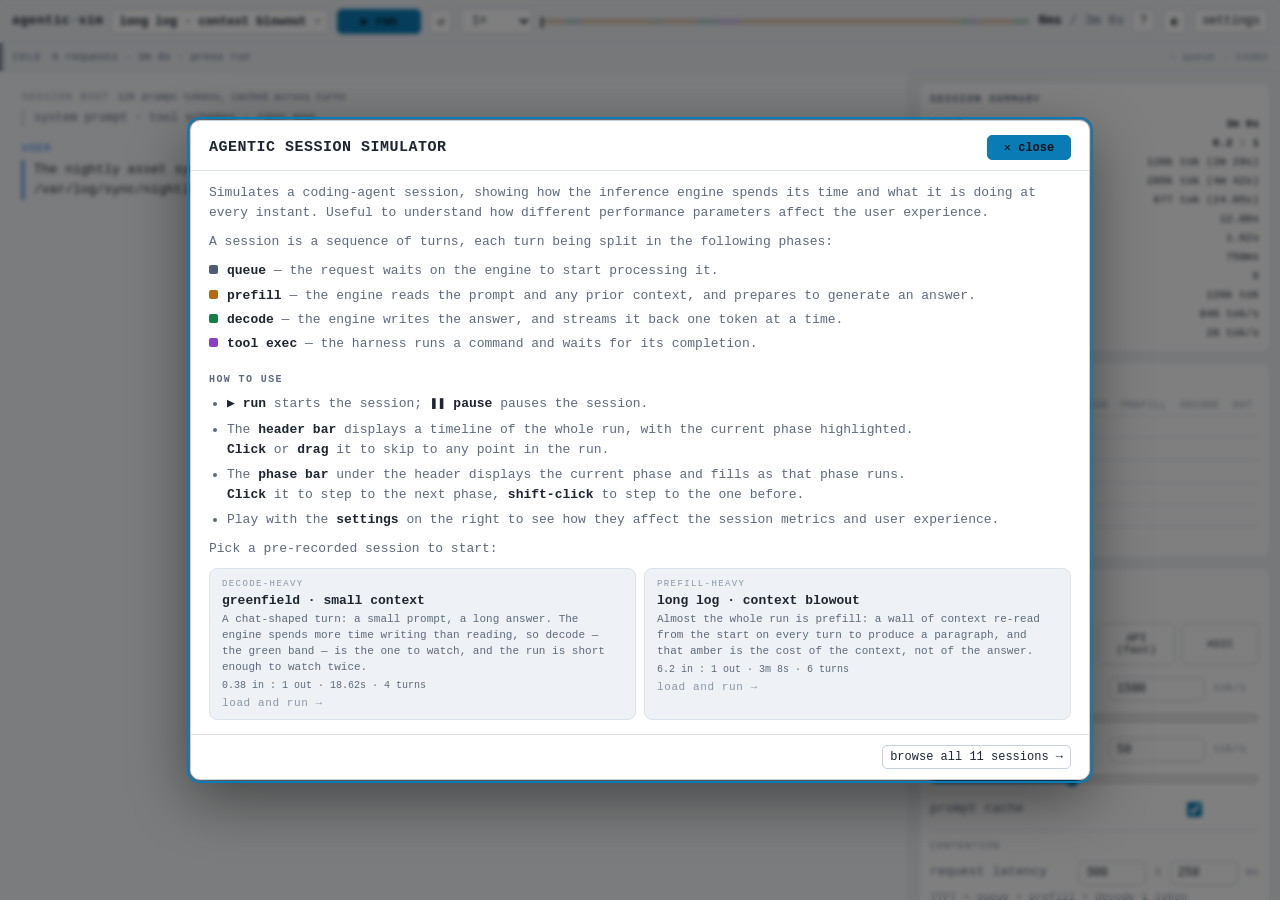
==== commit a182fe89: "Tokenizer: split on punctuation and 5-char spans This approximates more closely the behavior of actu" ====
--- a/index.html
+++ b/index.html
@@ -211,7 +211,7 @@
   /* One line for the pair the group is about, with the units to the right of their fields as
      everywhere else in the panel: the only concession to fitting both is a narrower unit
      column, since "ms" does not need the 46px the engine's "tok/s" is sized for. The ±
-     between the fields reads as the relationship they have — jitter is the spread on that
+     between the fields reads as the relationship they have — jitter is the variation on that
      same wait, not a second setting beside it — and the row may wrap rather than clip if the
      panel ever gets tighter. */
   .row.duo { flex-wrap: wrap; }
@@ -462,7 +462,7 @@
 </header>
 
 <div class="phasebar" id="phase" data-phase="idle" role="button" tabindex="0"
-     title="The phase the engine is in right now — queue, prefill, decode or the tool call execution. Click (or enter/space) to step to the next phase, shift-click to step to the one before.">
+     title="The phase the engine is in right now — queue, prefill, decode or tool call. Click (or enter/space) to step to the next phase, shift-click to step to the one before.">
   <div class="fill"></div><span class="k">idle</span><span class="v">—</span><span class="next"></span>
 </div>
 
@@ -506,21 +506,21 @@
         <div class="row"><span class="cap" id="prefillName">prefill speed</span><input id="prefill" type="number" min="50" max="100000" step="50" aria-labelledby="prefillName"><span class="unit">tok/s</span></div>
         <input id="prefillRange" aria-label="prefill speed, as a slider" type="range" min="0" max="100" step="0.5">
       </div>
-      <div class="ctl" title="Tokens per second while generating output: prose, chain of thought and tool-calls. Decode speed decays as the context grows, following the decay curve.">
+      <div class="ctl" title="Tokens per second while generating output: prose, chain of thought and tool calls. Decode speed decays as the context grows, following the decay curve.">
         <div class="row"><span class="cap" id="decodeName">decode speed</span><input id="decode" type="number" min="0" max="10000" step="5" aria-labelledby="decodeName"><span class="unit">tok/s</span></div>
         <input id="decodeRange" aria-label="decode speed, as a slider" type="range" min="0" max="100" step="0.5">
       </div>
       <div class="row" title="Cache prompt tokens between requests, so the engine does not have to re-process them on every turn. The cache is invalidated by a context compaction."><span class="cap" id="cacheName">prompt cache</span><input id="cache" type="checkbox" aria-labelledby="cacheName"><span class="unit"></span></div>
       <div class="gsub"
-           title="Waits the engine imposes outside the model's own work. With latency and spread both at zero, the run is a pure throughput model.">contention</div>
-      <div class="row duo" title="Time it takes for the engine to start working on a request."><span class="cap" id="latencyName">request latency</span><input id="latency" type="number" min="0" max="120000" step="50" aria-labelledby="latencyName"><span class="pm" aria-hidden="true">±</span><input id="jitter" type="number" min="0" max="60000" step="50" aria-label="time variation in the request latency, in ms" title="Time variation in the request latency, introducing some randomness to the wait."><span class="unit">ms</span></div>
-      <div class="hint" id="engineHint" title="Time to first token: time it takes to get the first token returned by the engine."></div>
+           title="Waits the engine imposes outside the model's own work. With latency and jitter both at zero, the run is a pure throughput model.">contention</div>
+      <div class="row duo" title="Time it takes for the engine to start working on a request."><span class="cap" id="latencyName">request latency</span><input id="latency" type="number" min="0" max="120000" step="50" aria-labelledby="latencyName"><span class="pm" aria-hidden="true">±</span><input id="jitter" type="number" min="0" max="60000" step="50" aria-label="time variation in the request latency, in ms" title="Time variation in the request latency: each request waits a little more or a little less."><span class="unit">ms</span></div>
+      <div class="hint" id="engineHint" title="Time to first token — how long before anything arrives: the queue wait, the prefill, and one decoded token."></div>
       <!-- the decay curve is not a setting beside these ones; it is the shape of the two speeds above,
            since each is a rate *at a point on this curve*. So it closes the engine card as a group in
            `contention`'s idiom — caption carrying the definition on hover, no heading of its own —
            rather than being the card after the one it has to be read against. -->
       <div class="gsub"
-           title="How much of full speed the engine still manages as a request grows. Each point is a context size and the percentage of the prefill and decode speeds above that survives at it; both of them follow this curve. A preset writes this curve and the points table under it, and nothing else.">throughput decay curve · <span id="curveN">N</span>-point</div>
+           title="How much of full speed the engine still manages as the context grows. Each point is a context size and the percentage of the prefill and decode speeds above that survives at it; both of them follow this curve. A preset writes this curve and the points table under it, and nothing else.">throughput decay curve · <span id="curveN">N</span>-point</div>
       <!-- the four named curves go above the thing they replace: pressing one redraws the chart and
            rewrites the table under it, so the choice comes first and its result after, the same way
            the engine presets sit above the fields they write. Equal quarters of the card for the same
@@ -591,10 +591,10 @@
       <li><b>prefill speed</b> — rate at which the engine can read the prompt and context.</li>
       <li><b>decode speed</b> — rate at which the engine can generate and stream the answer.</li>
       <li><b>engine presets</b> — a named machine as prefill, decode and request latency.</li>
-      <li><b>prompt caching</b> — whether the engine re-reads the prompt and context every turn, or
+      <li><b>prompt cache</b> — whether the engine re-reads the prompt and context every turn, or
         reuses them.</li>
       <li><b>request latency</b> — how long the request waits before the engine starts processing it.</li>
-      <li><b>throughput decay curve</b> — how the engine’s throughput decreases as the request size increases.</li>
+      <li><b>throughput decay curve</b> — how the engine's throughput decreases as the context grows.</li>
     </ul>
 
     <h3>Shortcuts</h3>
@@ -729,7 +729,7 @@
   {
     id: 'deep-fix',
     name: 'deep fix · harness compaction',
-    about: 'A render pipeline RSS leak, with a harness compaction mid-session: context spikes to ~69k, the history is collapsed to a summary, and the prefix cache is blown away. The two-sided trade — compaction shortens the run but destroys cache reuse — visible in one session.',
+    about: 'A render pipeline RSS leak, with a harness compaction mid-session: context spikes to ~70k, the history is collapsed to a summary, and the prefix cache is blown away. The two-sided trade — compaction shortens the run but destroys cache reuse — visible in one session.',
     bootTokens: 12000,
     steps: [
       { role: 'user', text: 'The render pipeline RSS grows about 40MB per frame-snapshot export batch on the viewer box. Logs are in /var/log/viewer/render.log from last night\'s run. Find the leak and fix it so a batch can finish without the box swapping.' },
@@ -981,7 +981,7 @@
   {
     id: 'audit',
     name: 'concurrency audit · thinking-bound',
-    about: 'A worker that stalls weekly with no crash, no log and no reproducer, so no tool can answer it. Five turns, ~77% of what the engine generates is reasoning that never reaches the transcript. The most decode-heavy split in the set: the decode band runs for tens of seconds while the transcript looks idle.',
+    about: 'A worker that stalls weekly with no crash, no log and no reproducer, so no tool can answer it. Five turns, ~74% of what the engine generates is reasoning that never reaches the transcript. The most decode-heavy split in the set: the decode band runs for tens of seconds while the transcript looks idle.',
     bootTokens: 7400,
     steps: [
       { role: 'user', text: 'A checkout worker stalls once or twice a week, always in us-east, never on a test box, and both are arm64. No crash, no log line, no core — the thread simply stops making progress and the supervisor restarts it. I cannot give you a reproducer and I will not let anything run on that host while the incident clock is up. Read the queue it hands work through and tell me what you would stake the fix on.' },
@@ -1018,8 +1018,34 @@
 /* ------------------------------- helpers -------------------------------- */
 const $ = (s) => document.querySelector(s);
 const clamp = (v, a, b) => Math.min(b, Math.max(a, v));
-const TOKEN_RE = /\S+\s*/g;
-const tokenize = (s) => s.match(TOKEN_RE) || [];
+/* A closer approximation of a real tokenizer than one token per word. A BPE vocabulary carries the
+   common short word whole and breaks the long or the rare one into pieces of a handful of characters,
+   so any chunk longer than five characters costs more than one: cut into segments of five, `the` is
+   one token, `compaction` is two and `invalidates` is three. Boundaries come first, as they do in a
+   real vocabulary: every punctuation or symbol character is a token of its own, so `foo-bar` is
+   `foo`, `-`, `bar` and `"foo"` is `"`, `foo`, `"`; and a run of digits splits off from the letters
+   around it, so `port8080` is `port` and `8080`. Whitespace rides with the piece it follows,
+   exactly as it did when a chunk was one token, so the pieces still join back into the text the
+   transcript streams out.
+
+   Approximate on purpose: a real tokenizer splits on learned merges rather than at a fixed five, and
+   merges punctuation and digits differently again. What the page needs is that a 400-character JSON
+   blob and a one-line shell command are not the same size — which one token per word could not tell
+   apart, since both were one. */
+const WORD_RE = /\S+\s*/g;                        /* a word, with the whitespace that follows it */
+const PIECE_RE = /[\p{L}_]+|\d+|[^\s\p{L}\d_]/gu; /* letters · one run of digits · one other character */
+const TOKEN_CHARS = 5;
+const tokenize = (s) => {
+  const out = [];
+  for (const word of s.match(WORD_RE) || []) {
+    const trail = word.match(/\s+$/)?.[0] ?? '';  /* whitespace rides with the piece before it */
+    const pieces = word.slice(0, word.length - trail.length).match(PIECE_RE) || [];
+    for (const piece of pieces)
+      for (let i = 0; i < piece.length; i += TOKEN_CHARS) out.push(piece.slice(i, i + TOKEN_CHARS));
+    if (trail && out.length) out[out.length - 1] += trail;
+  }
+  return out;
+};
 
 function fmtTok(n) {
   if (!Number.isFinite(n)) return '—';
@@ -2017,29 +2043,27 @@
 function tipsFor(cache) {
   return {
     total: 'Wall time of the run: queue + prefill + decode + tool exec + harness overhead.',
-    split: 'Ratio between prefill and decode time. 1 : 1 means one second of prompt processing '
+    split: 'Prefill to decode time ratio. 1 : 1 means one second of prompt processing '
          + 'for every second of decoding.',
     prefill: 'Prompt tokens the engine had to process, and the total time it took, at prefill '
            + 'tok/s × the decay curve. ' + (cache
              ? 'Prompt tokens that are already cached are not included in this count.'
              : 'Repeated prompt tokens are re-read and re-processed on every turn.'),
-    decode: 'Time spent generating, one token at a time at decode tok/s × the curve.'
+    decode: 'Time spent generating, one token at a time, at decode tok/s × the decay curve.'
           + (cache
             ? ' Once generated, tokens are cached and the model is never charged for re-reading them.'
             : ''),
     tool: 'Time spent in the harness executing tools. Does not involve the engine, but is part '
         + 'of the total wall time.',
-    queue: 'Per-request scheduler wait: latency ± jitter, drawn from a fixed seed so a shared '
-         + 'link replays identically. Paid once per request, before prefill.',
-    gaps: 'What the harness spends between turns: 150 ms before a user message, 120 ms after a '
-        + 'tool result. Neither the engine nor a tool runs in that time, which is why the four phases '
-        + 'alone do not add up to the clock; with the overhead they do.',
+    queue: 'The network and scheduler wait (latency ± jitter) before the engine starts working on a request.',
+    gaps: 'What the harness spends between turns: 150ms before a user message, 120ms after a '
+        + 'tool result.',
     requests: 'Number of steps taken by the harness.',
     peak: 'The largest prompt of the session, reached before the harness compacted the history '
         + 'away. Context only ever shrinks at a compaction.',
     compactions: 'When the context is too large for the engine to handle, the harness compacts '
                + 'it by rewriting the history into a smaller form. The next request re-prefills '
-                 + 'the context at full cost as compaction invalidated the cache.',
+                 + 'the context at full cost, because the compaction invalidates the cache.',
     final: 'Context size at the end of the session.',
     avgPrefill: 'Average prefill speed over the course of the session.',
     avgDecode: 'Average decode speed over the course of the session.',
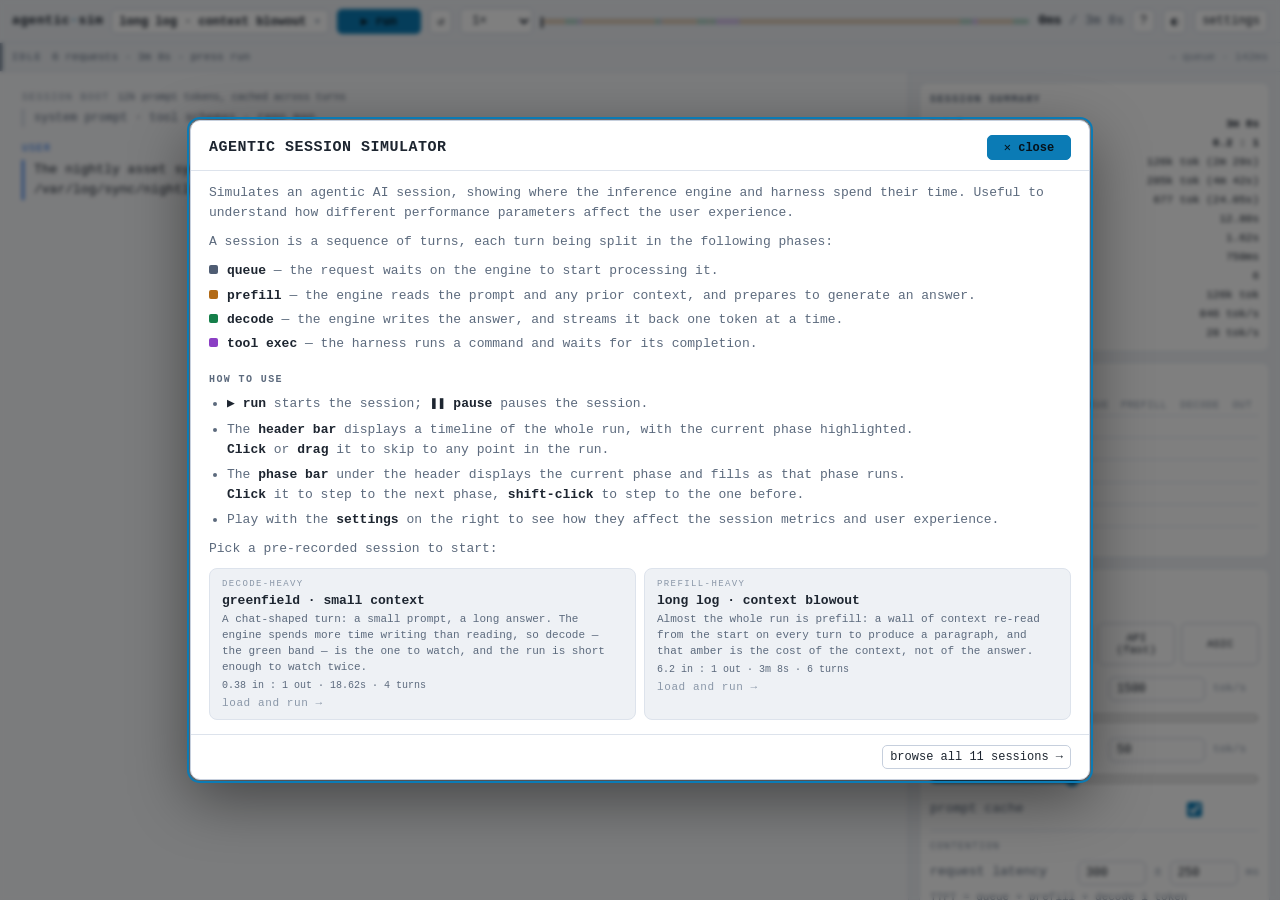
==== commit 2d49a8b9: "Rephrase help pop-up intro text" ====
--- a/index.html
+++ b/index.html
@@ -559,9 +559,10 @@
   </header>
 
   <div class="introBody">
-    <p>Simulates a coding-agent session, showing how the inference engine spends its time and what it
-      is doing at every instant. Useful to understand how different performance parameters affect the
-      user experience.</p>
+    <p>
+      Simulates an agentic AI session, showing where the inference engine and harness spend their time.
+      Useful to understand how different performance parameters affect the user experience.
+    </p>
 
     <p>A session is a sequence of turns, each turn being split in the following phases:</p>
     <ul class="legend">
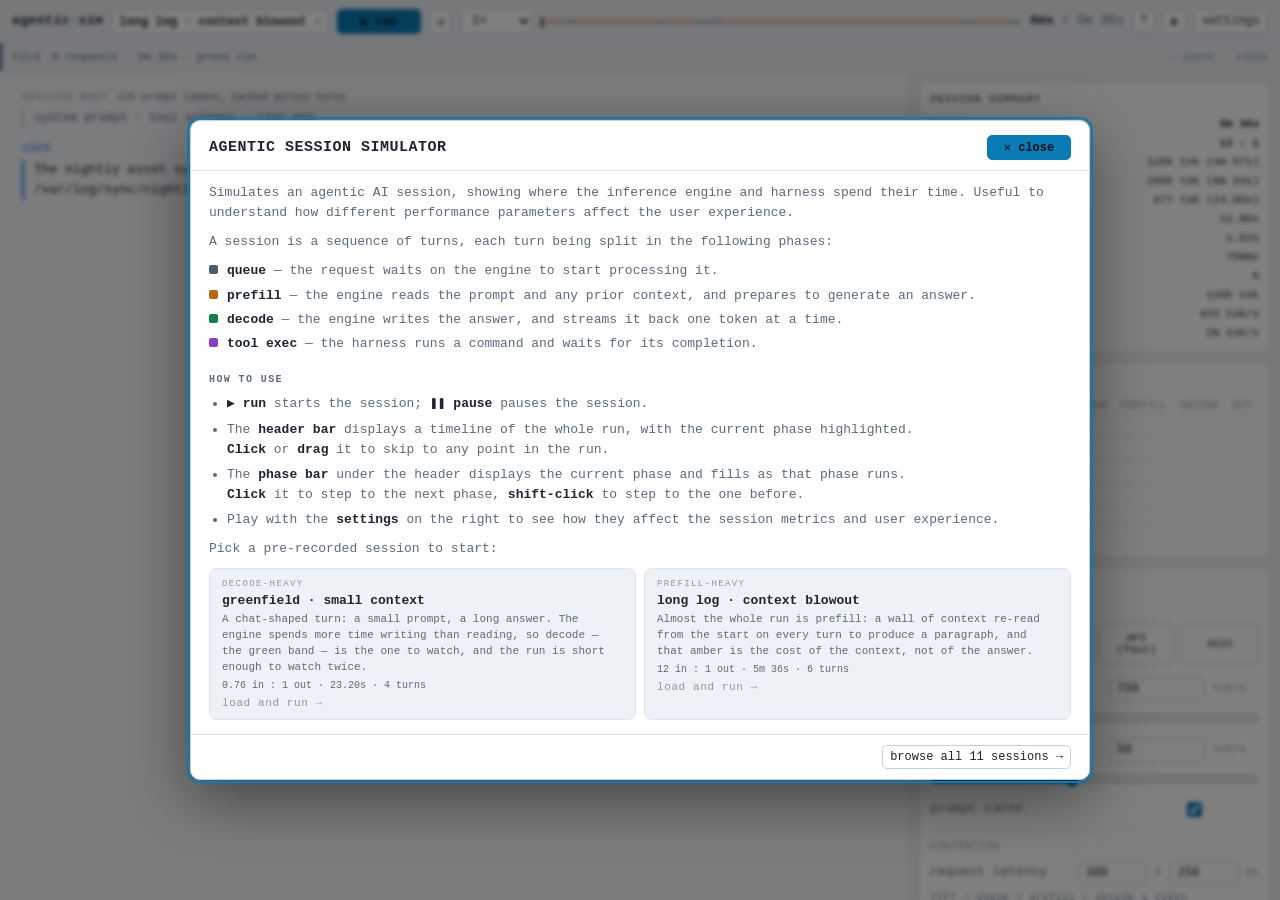
==== commit 6efe4f8d: "Change default local AI engine preset to 750/50 tk/s" ====
--- a/index.html
+++ b/index.html
@@ -1135,7 +1135,7 @@
    the number it names; the selftest clicks each one and reads it back. */
 const PROFILES = {
   local: {
-    name: 'local', prefill: 1500, decode: 50, latency: 300,
+    name: 'local', prefill: 750, decode: 50, latency: 300,
     note: 'A model on your own hardware: slow prefill and acceptable decode with low request latency.'
   },
   API: {
